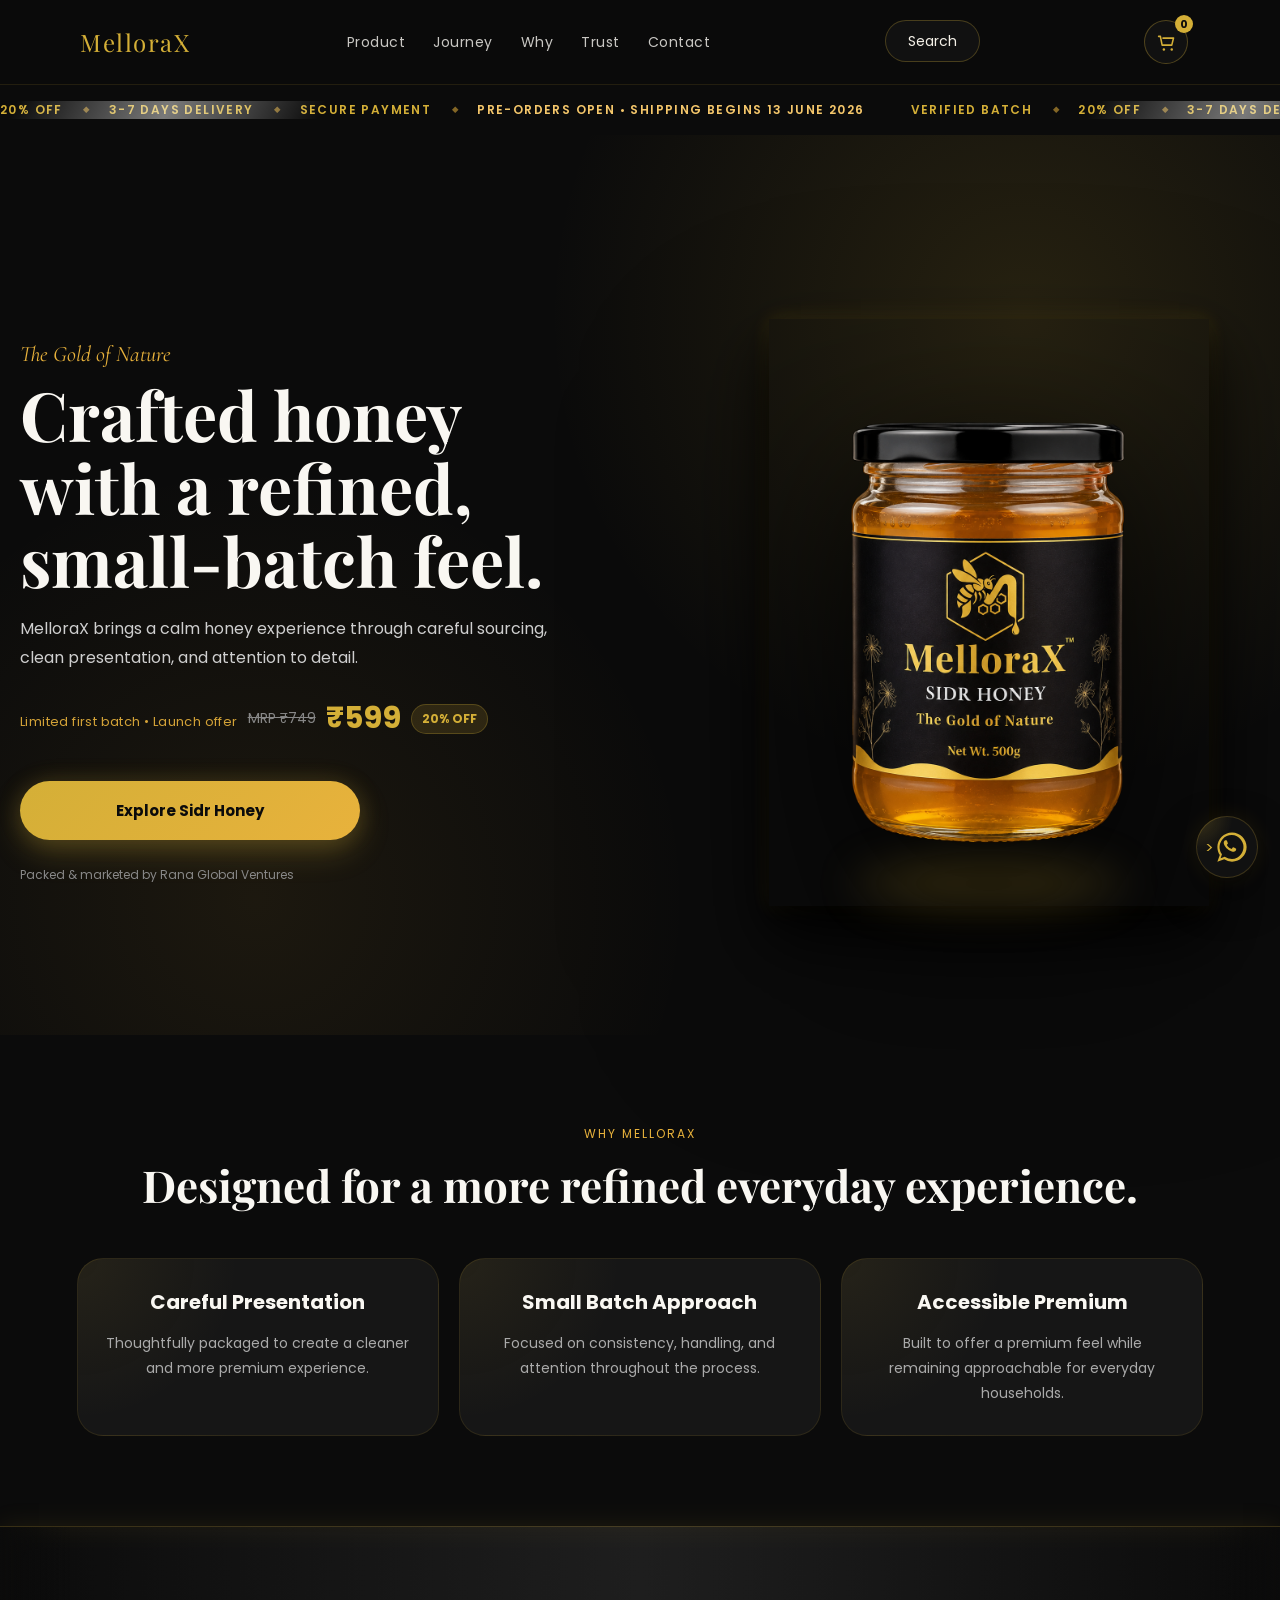
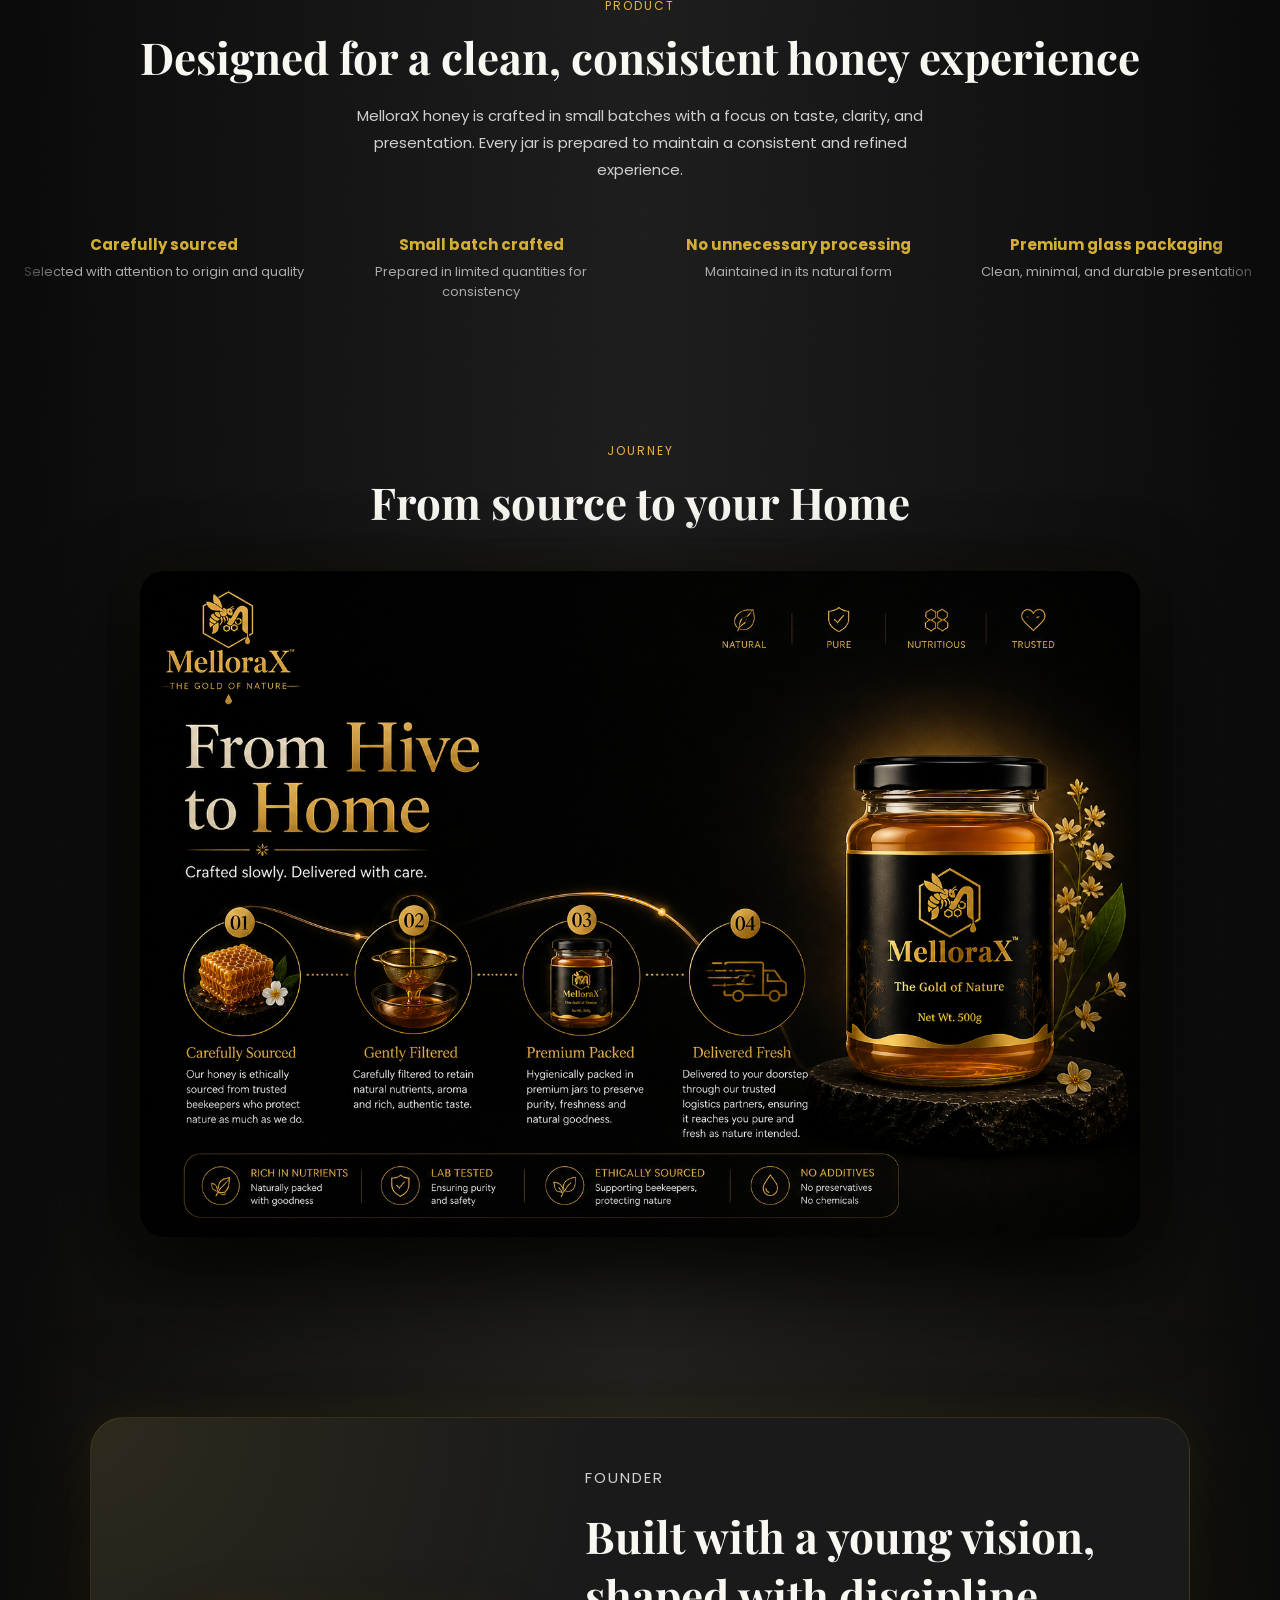
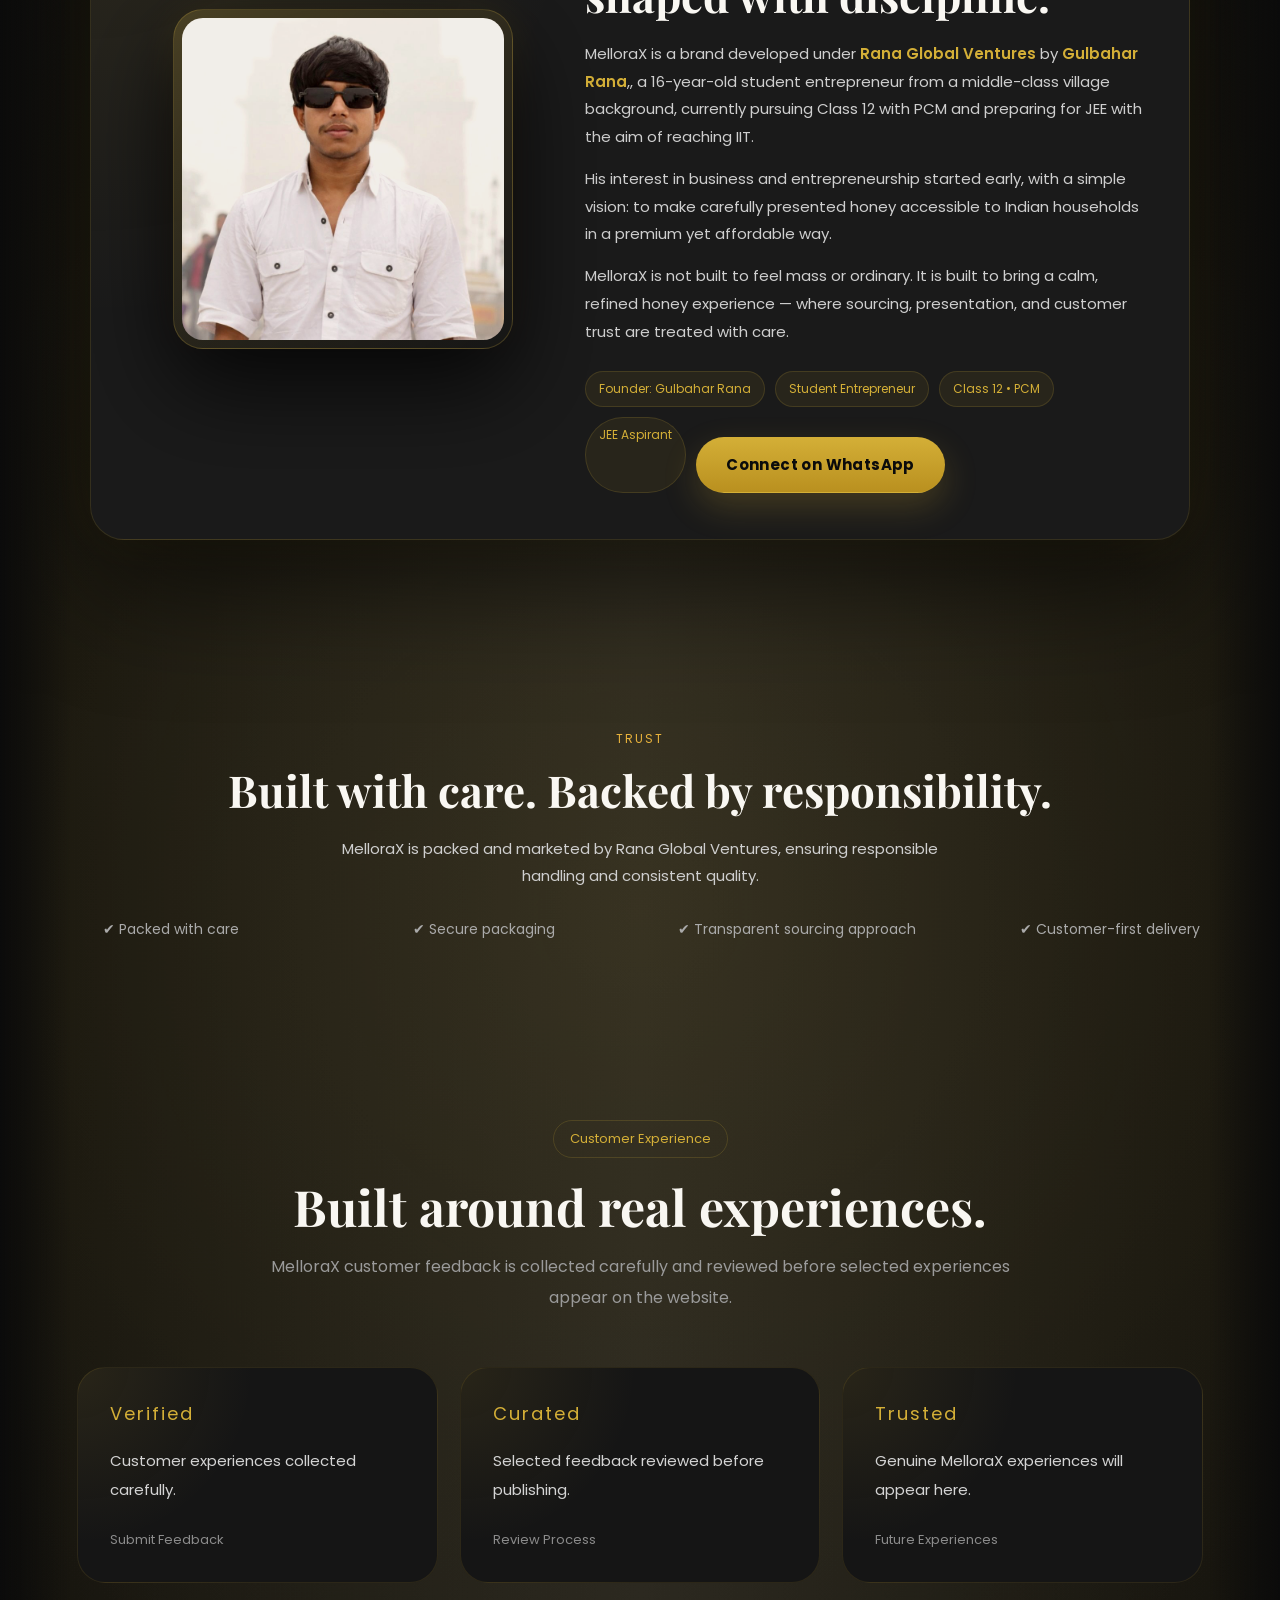
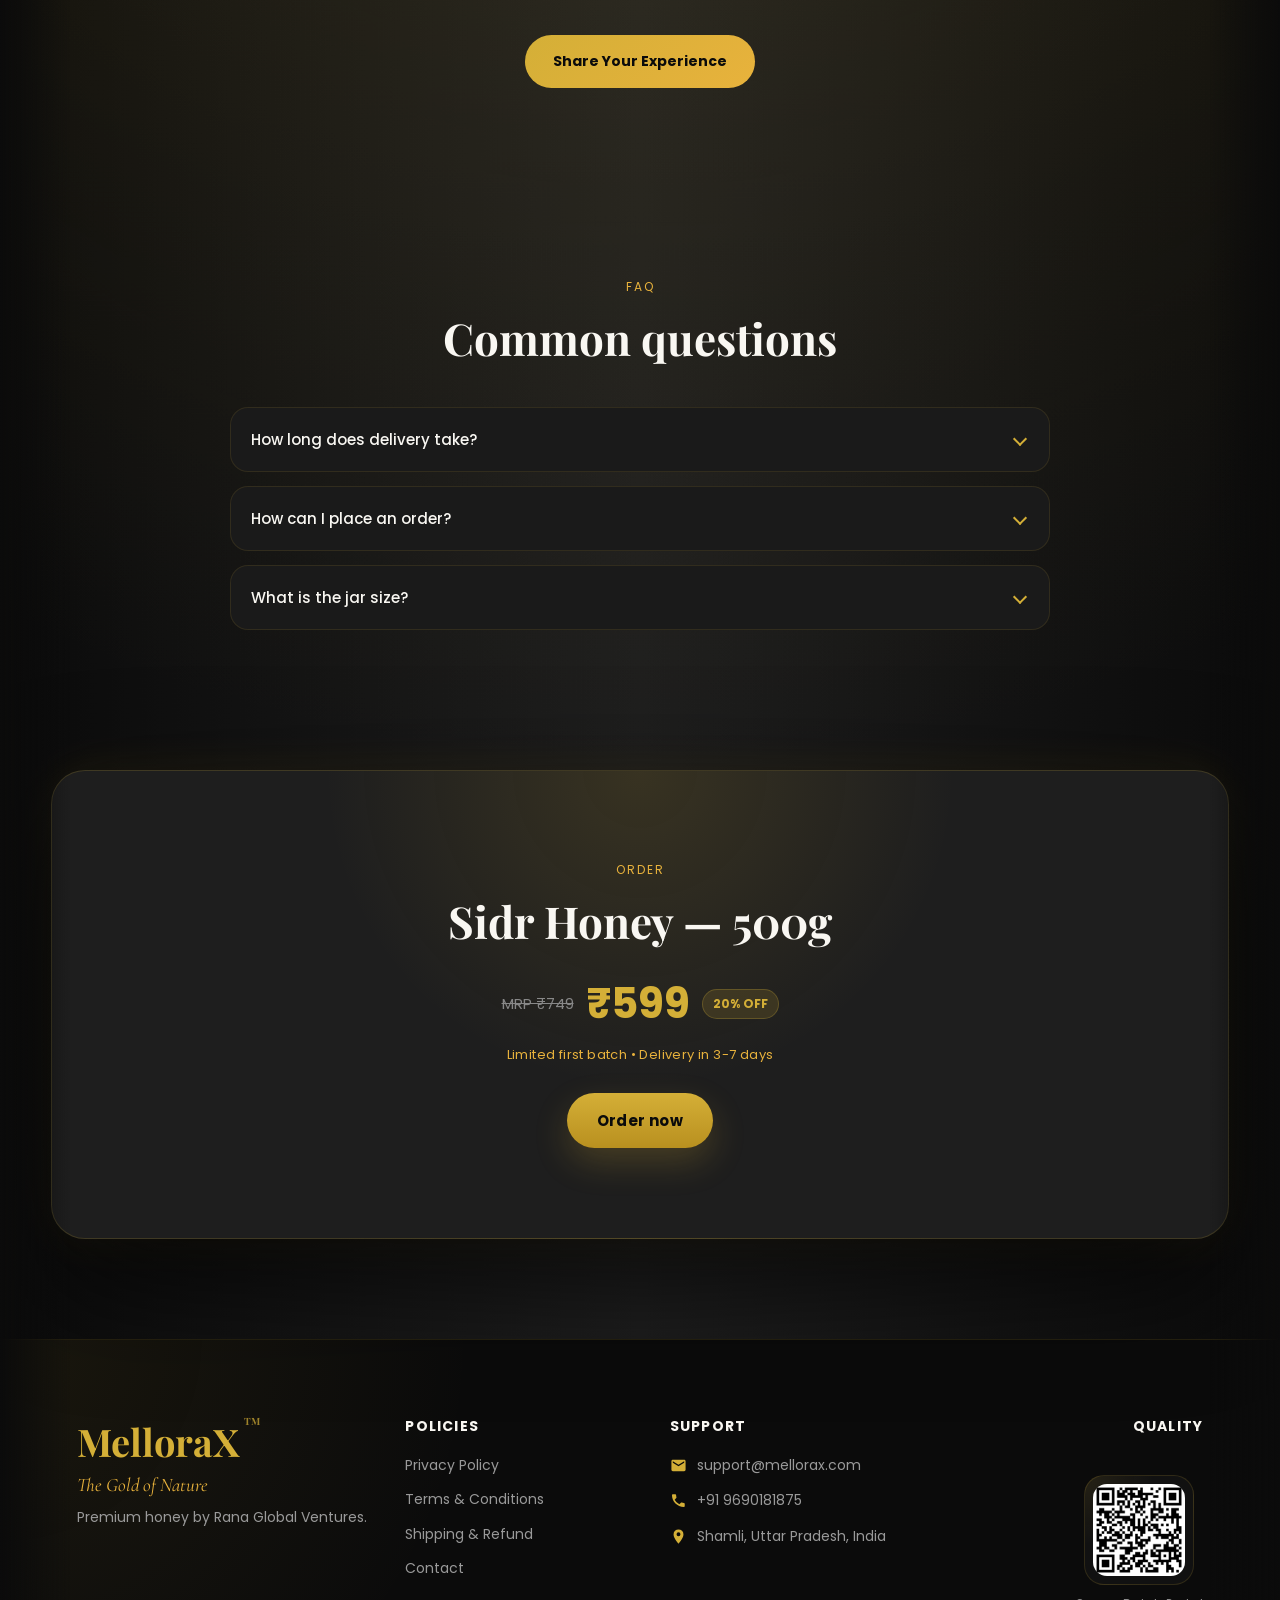
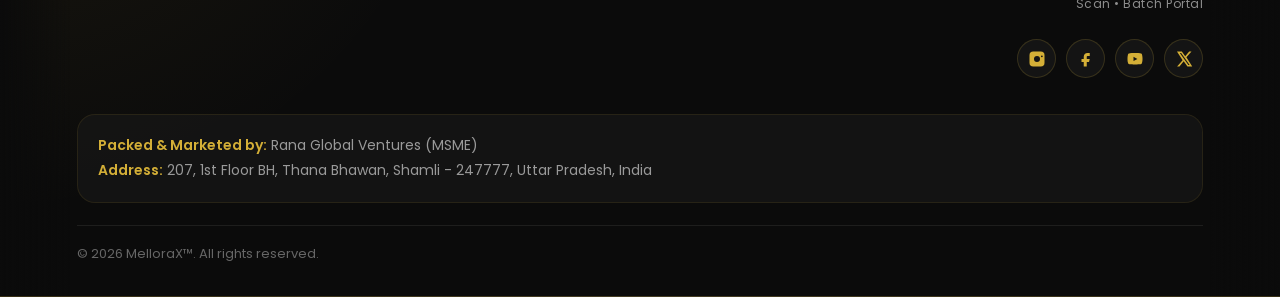
==== index.html @ d56ae9d0 "update" ====
<!DOCTYPE html>
<html lang="en">
<head>
<meta charset="UTF-8">
<meta name="viewport" content="width=device-width, initial-scale=1.0">

<title>MelloraX | The Gold of Nature</title>

<link rel="icon" type="image/png" href="assets/favicon.png">

<meta name="description" content="MelloraX is a premium honey brand by Rana Global Ventures, crafted around refined presentation, careful batch handling, and a calm everyday honey experience.">

<meta property="og:title" content="MelloraX • Premium Honey Experience">
<meta property="og:description" content="A refined honey experience by Rana Global Ventures. Built around careful presentation, batch reference, and premium everyday use.">
<meta property="og:image" content="https://www.mellorax.com/assets/social-preview.jpg">
<meta property="og:url" content="https://www.mellorax.com">
<meta property="og:type" content="website">

<meta name="twitter:card" content="summary_large_image">
<meta name="twitter:title" content="MelloraX • Premium Honey Experience">
<meta name="twitter:description" content="A refined honey experience by Rana Global Ventures.">
<meta name="twitter:image" content="https://www.mellorax.com/assets/social-preview.jpg">

<!-- FONTS -->
<link href="https://fonts.googleapis.com/css2?family=Cormorant+Garamond:ital,wght@1,500;1,600&family=Playfair+Display:wght@600;700&family=Poppins:wght@300;400;500;600;700&display=swap" rel="stylesheet">

<!-- CSS -->
<link rel="stylesheet" href="style.css">

<!-- Google Analytics -->

<script async src="https://www.googletagmanager.com/gtag/js?id=G-FY2K9BN9D5"></script>

<script>
window.dataLayer = window.dataLayer || [];

function gtag(){
dataLayer.push(arguments);
}

gtag('js', new Date());

gtag('config', 'G-FY2K9BN9D5');
</script>


<style>
.mx-search-open{
    position:relative;

    display:inline-flex;
    align-items:center;
    justify-content:center;

    height:42px;

    padding:0 22px;

    margin-left:18px;

    border-radius:999px;

    border:1px solid rgba(212,175,55,.28);

    background:rgba(255,255,255,.03);

    color:#F5F1E8;

    font-size:14px;
    font-family:inherit;

    cursor:pointer;

    flex-shrink:0;

    top:-1px;
}

/* mobile */

@media(max-width:768px){

    .mx-search-open{

        height:38px;

        padding:0 18px;

        margin-left:auto;
        margin-right:14px;

        font-size:13px;

        top:0;
    }
}

.mx-search-overlay{
    position:fixed;
    inset:0;
    background:rgba(0,0,0,.82);
    backdrop-filter:blur(18px);
    -webkit-backdrop-filter:blur(18px);
    z-index:999999;
    display:none;
    align-items:flex-start;
    justify-content:center;
    padding:90px 18px;
}

.mx-search-overlay.active{
    display:flex;
}

.mx-search-panel{
    width:min(780px,100%);
    background:linear-gradient(180deg,#151515,#090909);
    border:1px solid rgba(212,175,55,.22);
    border-radius:34px;
    padding:34px;
    box-shadow:0 40px 120px rgba(0,0,0,.7);
    position:relative;
}

.mx-search-close{
    position:absolute;
    top:18px;
    right:22px;
    border:0;
    background:transparent;
    color:#D4AF37;
    font-size:34px;
    cursor:pointer;
}

.mx-search-kicker{
    color:#D4AF37;
    font-size:12px;
    letter-spacing:2px;
    text-transform:uppercase;
}

#mxSearchInput{
    width:100%;
    box-sizing:border-box;
    margin-top:18px;
    padding:20px 22px;
    border-radius:999px;
    border:1px solid rgba(212,175,55,.25);
    background:#070707;
    color:#F9F7F2;
    font-size:16px;
    outline:none;
}

.mx-search-results{
    margin-top:26px;
    display:grid;
    gap:14px;
}

.mx-search-result{
    display:grid;
    grid-template-columns:74px 1fr;
    gap:16px;
    align-items:center;
    padding:16px;
    border-radius:22px;
    background:rgba(255,255,255,.035);
    border:1px solid rgba(212,175,55,.12);
    text-decoration:none;
    color:#F9F7F2;
    transition:.3s ease;
}

.mx-search-result:hover{
    transform:translateY(-3px);
    border-color:rgba(212,175,55,.38);
}

.mx-search-result img{
    width:74px;
    height:74px;
    object-fit:contain;
    border-radius:16px;
    background:#050505;
}

.mx-search-result small{
    color:#D4AF37;
    text-transform:uppercase;
    letter-spacing:1px;
    font-size:11px;
}

.mx-search-result h3{
    margin:4px 0;
    font-family:serif;
    font-size:22px;
}

.mx-search-result p{
    margin:0;
    color:#AFA79A;
    font-size:13px;
}

.mx-search-empty{
    color:#AFA79A;
    padding:18px;
}.mx-search-icon{
    width:74px;
    height:74px;
    border-radius:16px;
    background:rgba(212,175,55,.08);
    color:#D4AF37;
    display:flex;
    align-items:center;
    justify-content:center;
    font-size:26px;
}
</style>


</head>

<script>
document.addEventListener("DOMContentLoaded", function () {
    const btn = document.getElementById("mobileMenuBtn");
    const panel = document.getElementById("mobileMenuPanel");

    btn.addEventListener("click", function () {
        panel.classList.toggle("active");
    });
});
</script>
<script>
window.addEventListener("load", () => {
    const loader = document.getElementById("lux-loader");

    if(loader){
        setTimeout(() => {
            loader.classList.add("hide");
        }, 1800);
    }
});
</script>

<script>
const mxProducts = [
    {
        name: "Sidr Honey",
        category: "First Batch",
        url: "sidr-honey.html"
    }
];

const input = document.getElementById("mxSearchInput");
const results = document.getElementById("mxSearchResults");

input.addEventListener("input", function(){
    const value = this.value.toLowerCase().trim();

    if(!value){
        results.style.display = "none";
        results.innerHTML = "";
        return;
    }

    const matched = mxProducts.filter(product =>
        product.name.toLowerCase().includes(value) ||
        product.category.toLowerCase().includes(value)
    );

    results.innerHTML = matched.length
        ? matched.map(product => `
            <a href="${product.url}">
                ${product.name}
                <small>${product.category}</small>
            </a>
        `).join("")
        : `<a href="products.html">No exact match <small>View all products</small></a>`;

    results.style.display = "block";
});
</script>

<script>
function quickCheckout(){

    const product = {

        id:"MX-SIDR-500",

        name:"Sidr Honey",

        brand:"MelloraX",

        variant:"500g • Batch MX-SD-001",

        price:599,

        mrp:749,

        qty:1,

        image:"assets/product-1.jpg"
    };

    localStorage.setItem(
    "melloraxCheckout",

    JSON.stringify({

        source:"homepage",

        createdAt:Date.now(),

        items:[product]
    }));

    window.location.href =
    "checkout.html";
}
</script>

<body>

<!-- HEADER -->
<header class="site-header">
    <div class="header-container">

        <div class="logo">MelloraX</div>

        <nav class="desktop-menu">
            <a href="products.html">Product</a>
            <a href="#journey">Journey</a>
            <a href="#why">Why</a>
            <a href="#trust">Trust</a>
            <a href="contact.html">Contact</a>
        </nav>
                 <button class="mx-search-open" onclick="openMxSearch()" type="button">
    Search
</button>

<a href="cart.html" aria-label="Cart" style="
    position:relative;
    display:inline-flex;
    align-items:center;
    justify-content:center;
    width:44px;
    height:44px;
    border-radius:50%;
    border:1px solid rgba(212,175,55,.32);
    background:rgba(255,255,255,.03);
    color:#D4AF37;
    text-decoration:none;
    margin-left:8px;
    margin-right:12px;
    flex-shrink:0;
    vertical-align:middle;
">

    <svg viewBox="0 0 24 24" style="
        width:21px;
        height:21px;
        display:block;
    ">
        <path d="M3 5H5L7 15H18L20 7H8"
              fill="none"
              stroke="currentColor"
              stroke-width="1.8"
              stroke-linecap="round"
              stroke-linejoin="round"/>
        <circle cx="9" cy="20" r="1.4" fill="currentColor"/>
        <circle cx="18" cy="20" r="1.4" fill="currentColor"/>
    </svg>

    <span id="cartCount" style="
        position:absolute;
        top:-6px;
        right:-6px;
        min-width:18px;
        height:18px;
        padding:0 5px;
        border-radius:999px;
        background:#D4AF37;
        color:#0B0B0B;
        font-size:11px;
        font-weight:700;
        display:flex;
        align-items:center;
        justify-content:center;
        text-decoration:none;
        line-height:18px;
    ">0</span>

</a>

        <button class="mobile-menu-btn" id="mobileMenuBtn" type="button">
            ☰
        </button>

    </div>

    <div class="mobile-menu-panel" id="mobileMenuPanel">
        <a href="products.html">Product</a>
        <a href="#journey">Journey</a>
        <a href="#why">Why</a>
        <a href="#trust">Trust</a>
        <a href="contact.html">Contact</a>
    </div>
</header>

    <div class="strip-track">
        <span>20% OFF</span>
        <span>3-7 Days Delivery</span>
        <span>Secure Payment</span>
      <span class="preorder-alert">
Pre-Orders Open • Shipping Begins 13 june 2026
</span>
        <span>Verified Batch</span>

        <!-- repeat for smooth loop -->
        <span>20% OFF</span>
        <span>3-7 Days Delivery</span>
        <span>Secure Payment</span>
        <span class="preorder-alert">
Pre-Orders Open • Shipping Begins 13 june 2026
</span>
        <span>Verified Batch</span>

    </div>
</div>

<section class="hero" id="product">

    <!-- LEFT -->
    <div class="hero-content">

        <p class="hero-kicker">The Gold of Nature</p>

        <h1>Crafted honey with a refined, small-batch feel.</h1>

        <p class="hero-desc">
            MelloraX brings a calm honey experience through careful sourcing, clean presentation, and attention to detail.        </p>

        <div class="hero-action">

            <div class="hero-price">
<p class="urgency-text">
    Limited first batch • Launch offer
</p>
    <span class="mrp">MRP ₹749</span>
    <span class="sale-price">₹599</span>
    <span class="discount-badge">20% OFF</span>
</div>

            <a href="sidr-honey.html" class="hero-btn">
    Explore Sidr Honey
</a>
<p class="hero-trust">
    Packed & marketed by Rana Global Ventures
</p>
        </div>

    </div>

    <!-- RIGHT -->
    <div class="hero-visual">
        <img src="assets/jar.png" class="jar-img" alt="MelloraX Honey">
        <div class="jar-shadow"></div>
    </div>

</section>

<section class="why-section" id="why">

    <p class="section-label">Why MelloraX</p>

    <h2 class="section-title">
        Designed for a more refined everyday experience.
    </h2>

    <div class="why-grid">

        <div class="why-card">
            <h3>Careful Presentation</h3>
            <p>
                Thoughtfully packaged to create a cleaner and more premium experience.
            </p>
        </div>

        <div class="why-card">
            <h3>Small Batch Approach</h3>
            <p>
                Focused on consistency, handling, and attention throughout the process.
            </p>
        </div>

        <div class="why-card">
            <h3>Accessible Premium</h3>
            <p>
                Built to offer a premium feel while remaining approachable for everyday households.
            </p>
        </div>

    </div>

</section>

<div class="info-strip">
<section class="product-section" id="product">

    <p class="section-label">Product</p>

    <h2 class="section-title">
        Designed for a clean, consistent honey experience
    </h2>

    <p class="product-desc">
        MelloraX honey is crafted in small batches with a focus on taste, clarity, and presentation. 
        Every jar is prepared to maintain a consistent and refined experience.
    </p>

    <div class="product-grid">

        <div>
            <h4>Carefully sourced</h4>
            <p>Selected with attention to origin and quality</p>
        </div>

        <div>
            <h4>Small batch crafted</h4>
            <p>Prepared in limited quantities for consistency</p>
        </div>

        <div>
            <h4>No unnecessary processing</h4>
            <p>Maintained in its natural form</p>
        </div>

        <div>
            <h4>Premium glass packaging</h4>
            <p>Clean, minimal, and durable presentation</p>
        </div>

    </div>

</section>

<section class="journey-section" id="journey">

    <p class="section-label">Journey</p>

    <h2 class="section-title">
        From source to your Home
    </h2>

    <div class="journey-image">
        <img src="assets/journey.png" alt="MelloraX Honey Journey">
    </div>

</section>

<section class="founder-section" id="founder">

    <div class="founder-card">

        <div class="founder-image">
            <img src="assets/founder.jpg" alt="Gulbahar Rana - Founder of MelloraX">
        </div>

        <div class="founder-content">

            <p class="section-label">Founder</p>

            <h2 class="section-title">
                Built with a young vision, shaped with discipline.
            </h2>

            <p class="founder-intro">
                MelloraX is a brand developed under <strong>Rana Global Ventures</strong> by <strong>Gulbahar Rana</strong>,, a 16-year-old student entrepreneur from a middle-class village background, currently pursuing Class 12 with PCM and preparing for JEE with the aim of reaching IIT.
            </p>

            <p>
                His interest in business and entrepreneurship started early, with a simple vision: to make carefully presented honey accessible to Indian households in a premium yet affordable way.
            </p>

            <p>
                MelloraX is not built to feel mass or ordinary. It is built to bring a calm, refined honey experience — where sourcing, presentation, and customer trust are treated with care.
            </p>

            <div class="founder-meta">
                <span>Founder: Gulbahar Rana</span>
                <span>Student Entrepreneur</span>
                <span>Class 12 • PCM</span>
                <span>JEE Aspirant</span>
   <div class="founder-connect">

    <a href="https://wa.me/917248101054"
       target="_blank"

       style="
       display:inline-flex;
       align-items:center;
       justify-content:center;

       padding:16px 30px;

       border-radius:999px;

       background:
       linear-gradient(
       180deg,
       #D4AF37,
       #B9901F
       );

       color:#0B0B0B;

       text-decoration:none;

       font-size:15px;
       font-weight:700;
       letter-spacing:.4px;

       box-shadow:
       0 14px 34px rgba(212,175,55,.22);

       transition:
       transform .35s ease,
       box-shadow .35s ease,
       opacity .35s ease;
       "

       onmouseover="
       this.style.transform='translateY(-4px)';
       this.style.boxShadow='0 22px 46px rgba(212,175,55,.30)';
       "

       onmouseout="
       this.style.transform='translateY(0px)';
       this.style.boxShadow='0 14px 34px rgba(212,175,55,.22)';
       "

       onmousedown="
       this.style.transform='scale(.98)';
       "

       onmouseup="
       this.style.transform='translateY(-4px)';
       "

    >

       Connect on WhatsApp

    </a>

</div>
        </div>

    </div>

</section>

<section class="trust-section" id="trust">

    <p class="section-label">Trust</p>

    <h2 class="section-title">
        Built with care. Backed by responsibility.
    </h2>

    <p class="trust-desc">
        MelloraX is packed and marketed by Rana Global Ventures, ensuring responsible handling and consistent quality.
    </p>

    <div class="trust-points">

        <div>✔ Packed with care</div>
        <div>✔ Secure packaging</div>
        <div>✔ Transparent sourcing approach</div>
        <div>✔ Customer-first delivery</div>

    </div>

</section>

<!-- =========================
     PREMIUM REVIEW SYSTEM
========================= -->

<section class="real-review-section" id="reviews">

    <div class="review-top">

        <span class="review-badge">
            Customer Experience
        </span>

        <h2>
            Built around real experiences.
        </h2>

        <p>
            MelloraX customer feedback is collected carefully and reviewed before selected experiences appear on the website.
        </p>

    </div>

    <div class="review-grid">

        <div class="premium-review-card">

           <div class="review-stars">
             Verified
           </div>

           <p>
    Customer experiences collected carefully.
</p>

            <div class="review-user">
                Submit Feedback
            </div>

        </div>

        <div class="premium-review-card">

           <div class="review-stars">
               Curated
           </div>

            <p>
    Selected feedback reviewed before publishing.
</p>

            <div class="review-user">
                Review Process
            </div>

        </div>

        <div class="premium-review-card">

           <div class="review-stars">
               Trusted
           </div>

           <p>
    Genuine MelloraX experiences will appear here.
</p>

            <div class="review-user">
                Future Experiences
            </div>

        </div>

    </div>

    <div class="review-action-wrap">

        <a
            href="https://forms.gle/Q4kJNPtVr7jBAT8c7"
            target="_blank"
            class="premium-review-btn"
        >
            Share Your Experience
        </a>

    </div>

</section>

<section class="faq-section">

    <p class="section-label">FAQ</p>

    <h2 class="section-title">
        Common questions
    </h2>

    <div class="faq-list">

        <details class="faq-item">
            <summary>How long does delivery take?</summary>
            <p>
                Orders are usually delivered within 3-7 working days depending on location.
            </p>
        </details>

        <details class="faq-item">
            <summary>How can I place an order?</summary>
            <p>
                You can place your order directly through WhatsApp.
            </p>
        </details>

        <details class="faq-item">
            <summary>What is the jar size?</summary>
            <p>
                Each jar contains 500g of MelloraX honey.
            </p>
        </details>

    </div>

</section>

<section class="order-section" id="order">

    <p class="section-label">Order</p>

    <h2 class="section-title">
        Sidr Honey — 500g
    </h2>

    <div class="order-price">
        <span class="order-mrp">MRP ₹749</span>
        <span class="order-sale">₹599</span>
        <span class="discount-badge">20% OFF</span>
    </div>

    <p class="order-note">
        Limited first batch • Delivery in 3-7 days
    </p>

<button onclick="quickCheckout()" style="
    all: unset;
    display: inline-flex;
    align-items: center;
    justify-content: center;
    padding: 16px 30px;
    border-radius: 999px;
    background: linear-gradient(180deg, #D4AF37, #B9901F);
    color: #0B0B0B;
    font-size: 15px;
    font-weight: 700;
    letter-spacing: .4px;
    cursor: pointer;
    box-shadow: 0 14px 34px rgba(212,175,55,.22);
    transition: transform .35s ease, box-shadow .35s ease;
"
onmouseover="
    this.style.transform='translateY(-4px)';
    this.style.boxShadow='0 22px 46px rgba(212,175,55,.30)';
"
onmouseout="
    this.style.transform='translateY(0px)';
    this.style.boxShadow='0 14px 34px rgba(212,175,55,.22)';
"
onmousedown="
    this.style.transform='scale(.98)';
"
onmouseup="
    this.style.transform='translateY(-4px)';
">
    Order now
</button>

</section>

<footer class="footer" id="footer">

    <div class="footer-layout">

        <div class="footer-brand">
            <h3>MelloraX <sup>TM</sup></h3>
            <p>The Gold of Nature</p>
            <span>Premium honey by Rana Global Ventures.</span>
        </div>

        <div class="footer-policy">
            <h4>Policies</h4>
            <a href="privacy.html">Privacy Policy</a>
            <a href="terms.html">Terms & Conditions</a>
            <a href="shipping.html">Shipping & Refund</a>
            <a href="contact.html">Contact</a>
        </div>

        <div class="footer-support">
            <h4>Support</h4>

            <p>
                <svg viewBox="0 0 24 24"><path d="M4 4h16c1.1 0 2 .9 2 2v12c0 1.1-.9 2-2 2H4c-1.1 0-2-.9-2-2V6c0-1.1.9-2 2-2zm8 9 8-5V6l-8 5-8-5v2l8 5z"/></svg>
                support@mellorax.com
            </p>
<p>
    <svg viewBox="0 0 24 24">
        <path d="M6.6 10.8a15.5 15.5 0 0 0 6.6 6.6l2.2-2.2c.3-.3.8-.4 1.2-.3 1 .3 2 .5 3 .5.7 0 1.2.5 1.2 1.2V20c0 .7-.5 1.2-1.2 1.2C10.3 21.2 2.8 13.7 2.8 4.4 2.8 3.7 3.3 3.2 4 3.2h3.4c.7 0 1.2.5 1.2 1.2 0 1 .2 2 .5 3 .1.4 0 .9-.3 1.2l-2.2 2.2z"/>
    </svg>

    +91 9690181875
</p>
            <p>
                <svg viewBox="0 0 24 24"><path d="M12 2a7 7 0 0 0-7 7c0 5.2 7 13 7 13s7-7.8 7-13a7 7 0 0 0-7-7zm0 9.5A2.5 2.5 0 1 1 12 6a2.5 2.5 0 0 1 0 5.5z"/></svg>
                Shamli, Uttar Pradesh, India
            </p>
        </div>

        <div class="footer-connect">
            <h4>Quality</h4>

          <div class="brand-portal-qr">

    <div class="brand-qr-frame">

        <img
            src="assets/lab-qr.png"
            alt="MelloraX Batch Portal QR"
        >

    </div>

    <p>
        Scan • Batch Portal
    </p>

</div>
            <div class="footer-social">
                <a href="https://www.instagram.com/mellora.x" target="_blank" aria-label="Instagram">
                    <svg viewBox="0 0 24 24"><path d="M7 2h10a5 5 0 0 1 5 5v10a5 5 0 0 1-5 5H7a5 5 0 0 1-5-5V7a5 5 0 0 1 5-5zm5 6a4 4 0 1 0 0 8 4 4 0 0 0 0-8zm6.5-.8a1.2 1.2 0 1 0 0 2.4 1.2 1.2 0 0 0 0-2.4z"/></svg>
                </a>

                <a href="https://www.facebook.com/mellorax" target="_blank"  aria-label="Facebook">
                    <svg viewBox="0 0 24 24"><path d="M14 8h3V4h-3c-3 0-5 2-5 5v3H6v4h3v6h4v-6h3l1-4h-4V9c0-.6.4-1 1-1z"/></svg>
                </a>

                <a href="#" aria-label="YouTube">
                    <svg viewBox="0 0 24 24"><path d="M21.6 7.2s-.2-1.5-.8-2.1c-.8-.8-1.7-.8-2.1-.9C15.8 4 12 4 12 4s-3.8 0-6.7.2c-.4.1-1.3.1-2.1.9-.6.6-.8 2.1-.8 2.1S2 9 2 10.8v1.7c0 1.8.4 3.6.4 3.6s.2 1.5.8 2.1c.8.8 1.9.8 2.4.9 1.7.2 6.4.2 6.4.2s3.8 0 6.7-.2c.4-.1 1.3-.1 2.1-.9.6-.6.8-2.1.8-2.1s.4-1.8.4-3.6v-1.7c0-1.8-.4-3.6-.4-3.6zM10 14.8V8.9l5.2 3-5.2 2.9z"/></svg>
                </a>

                <a href="#" aria-label="X">
                    <svg viewBox="0 0 24 24"><path d="M18.9 2h3.1l-6.8 7.8L23 22h-6.4l-5-7-5.7 7H2.8l7.3-8.4L2.6 2h6.5l4.5 6.3L18.9 2zm-1.1 17.9h1.7L8.2 4H6.4l11.4 15.9z"/></svg>
                </a>
            </div>
        </div>

    </div>

    <div class="footer-business">
        <p><strong>Packed & Marketed by:</strong> Rana Global Ventures (MSME)</p>
        <p><strong>Address:</strong> 207, 1st Floor BH, Thana Bhawan, Shamli - 247777, Uttar Pradesh, India</p>
    </div>

    <div class="footer-bottom">
        <p>© 2026 MelloraX™. All rights reserved.</p>
    </div>

</footer>

<a href="#order" class="mx-sticky-cta" id="mxStickyCta">
    <span>Order Now</span>
    <strong>₹599</strong>
</a>

<script>
window.addEventListener("scroll", function () {

    const cta = document.getElementById("mxStickyCta");

    if (window.scrollY > 500) {
        cta.classList.add("show-cta");
    } else {
        cta.classList.remove("show-cta");
    }

});
</script>

<script>

window.addEventListener("load", () => {

    setTimeout(() => {

        document
            .getElementById("lux-loader")
            .classList
            .add("hide");

    }, 1800);

});

</script>

<!-- FLOATING WHATSAPP SUPPORT -->
<a
href="https://wa.me/919690181875?text=Hello%20MelloraX%20Support,%20I%20need%20assistance%20regarding%20your%20products,%20availability,%20or%20order%20process."
class="wa-float"
target="_blank"
aria-label="MelloraX Support">
>
    <span class="wa-tooltip">Need Help?</span>
    <i class="fab fa-whatsapp"></i>
    <svg viewBox="0 0 32 32" fill="currentColor">
        <path d="M19.11 17.2c-.27-.14-1.6-.79-1.85-.88-.25-.09-.43-.14-.61.14-.18.27-.7.88-.86 1.06-.16.18-.32.2-.59.07-.27-.14-1.14-.42-2.17-1.35-.8-.71-1.34-1.59-1.5-1.86-.16-.27-.02-.41.12-.55.13-.13.27-.34.41-.5.14-.16.18-.27.27-.45.09-.18.05-.34-.02-.48-.07-.14-.61-1.47-.84-2.02-.22-.53-.44-.46-.61-.47l-.52-.01c-.18 0-.48.07-.73.34-.25.27-.95.93-.95 2.27 0 1.34.98 2.64 1.12 2.82.14.18 1.92 2.93 4.65 4.1.65.28 1.16.45 1.56.58.65.21 1.25.18 1.72.11.53-.08 1.6-.65 1.82-1.27.23-.61.23-1.14.16-1.25-.07-.11-.25-.18-.52-.32z"/>
        <path d="M16.01 3C8.83 3 3 8.82 3 16c0 2.54.74 5.01 2.14 7.12L3 29l6.06-2.11A12.94 12.94 0 0 0 16.01 29C23.18 29 29 23.18 29 16S23.18 3 16.01 3zm0 23.64c-2.15 0-4.25-.58-6.08-1.69l-.44-.26-3.6 1.25 1.18-3.5-.29-.45A10.62 10.62 0 1 1 16.01 26.64z"/>
    </svg>
</a>

<script>
document.addEventListener("DOMContentLoaded", function () {
    const btn = document.getElementById("mobileMenuBtn");
    const menu = document.getElementById("mobileMenu");

    if (btn && menu) {
        btn.addEventListener("click", function () {
            menu.classList.toggle("active");
        });
    }
});
</script>

<script>

const mobileBtn =
document.getElementById("mobileMenuBtn");

const mobileMenu =
document.getElementById("mobileMenu");

mobileBtn.addEventListener("click", () => {

    mobileMenu.classList.toggle("active");

});

</script>
<script src="search.js"></script>


<div class="mx-search-overlay" id="mxSearchOverlay">
    <div class="mx-search-panel">

        <button class="mx-search-close" onclick="closeMxSearch()" type="button">×</button>

        <span class="mx-search-kicker">MelloraX Search</span>

        <input 
            type="text" 
            id="mxSearchInput" 
            placeholder="Search products, collections, support..."
            autocomplete="off"
        >

        <div class="mx-search-results" id="mxSearchResults">
            <div class="mx-search-empty">
                Start typing to search Sidr Honey, collections, lab report, support.
            </div>
        </div>

    </div>
</div>


</body>

<!-- PREMIUM LOADER -->

<div id="lux-loader">

    <div class="lux-loader-inner">

      <div class="lux-logo">
    MelloraX <sup>TM</sup>
</div>
        <div class="lux-line"></div>

      <div class="lux-dots">
    <span></span>
    <span></span>
    <span></span>
</div>

<p>
    Purity takes time.
</p>

    </div>

</div>

</html>
---- style.css ----
/* RESET */
* {
    margin: 0;
    padding: 0;
    box-sizing: border-box;
}

/* BODY */
body {
    background: #0B0B0B;
    color: #F9F7F2;
    font-family: 'Poppins', sans-serif;
}

/* HEADER */
.site-header {
    position: fixed;
    top: 0;
    width: 100%;
    background: rgba(11, 11, 11, 0.85);
    backdrop-filter: blur(12px);
    border-bottom: 1px solid rgba(212,175,55,0.12);
    z-index: 1000;
}

.header-container {
    max-width: 1200px;
    margin: 0 auto;
    padding: 18px 20px;

    display: flex;
    justify-content: center; /* MOBILE center */
    align-items: center;
}

/* LOGO */
.logo {
    font-family: 'Playfair Display', serif;
    font-size: 22px;
    letter-spacing: 1.5px;
    color: #D4AF37;
}

/* DESKTOP HEADER */
@media (min-width: 850px) {
    .header-container {
        justify-content: space-between;
        padding: 20px 40px;
    }

    .logo {
        font-size: 24px;
    }
}/* HEADER MENU */

.desktop-menu {
    display: none;
    gap: 28px;
}

.desktop-menu a {
    color: #F9F7F2;
    text-decoration: none;
    font-size: 14px;
    letter-spacing: 0.5px;
    opacity: 0.8;
    transition: 0.3s;
}

.desktop-menu a:hover {
    color: #D4AF37;
    opacity: 1;
}

/* RIGHT SIDE */
.header-actions {
    display: none;
    align-items: center;
    gap: 16px;
}

.search-btn {
    background: none;
    border: none;
    color: #F9F7F2;
    font-size: 16px;
    cursor: pointer;
}

.header-order {
    background: #D4AF37;
    color: #0B0B0B;
    padding: 8px 18px;
    border-radius: 999px;
    text-decoration: none;
    font-size: 13px;
    font-weight: 600;
}

/* DESKTOP VIEW */
@media (min-width: 850px) {
    .desktop-menu {
        display: flex;
    }

    .header-actions {
        display: flex;
    }

    .header-container {
        justify-content: space-between;
    }
}/* MOBILE MENU SYSTEM */
.menu-btn {
    display: block;
    background: none;
    border: none;
    color: #D4AF37;
    font-size: 22px;
    cursor: pointer;
}

.mobile-menu {
    display: none;
    background: rgba(11, 11, 11, 0.96);
    border-top: 1px solid rgba(212,175,55,0.12);
    padding: 18px 22px 22px;
}

.mobile-menu a {
    display: block;
    color: #F9F7F2;
    text-decoration: none;
    padding: 14px 0;
    font-size: 14px;
    border-bottom: 1px solid rgba(249,247,242,0.08);
}

.mobile-menu a:hover {
    color: #D4AF37;
}

.mobile-menu.active {
    display: block;
}

@media (max-width: 849px) {
    .header-container {
        justify-content: space-between;
    }

    .header-actions {
        display: flex;
        align-items: center;
        gap: 14px;
    }

    .search-btn {
        display: none;
    }

    .header-order {
        display: inline-block;
        padding: 7px 15px;
        font-size: 12px;
    }
}

@media (min-width: 850px) {
    .menu-btn,
    .mobile-menu {
        display: none !important;
    }
}/* GLOBAL TRANSITIONS */
a, button {
    transition: all 0.25s ease;
}

/* MENU LINKS */
.desktop-menu a,
.mobile-menu a {
    position: relative;
}

.desktop-menu a:hover,
.mobile-menu a:hover {
    color: #D4AF37;
}

/* UNDERLINE EFFECT */
.desktop-menu a::after,
.mobile-menu a::after {
    content: "";
    position: absolute;
    left: 0;
    bottom: -4px;
    width: 0%;
    height: 1px;
    background: #D4AF37;
    transition: width 0.3s ease;
}

.desktop-menu a:hover::after,
.mobile-menu a:hover::after {
    width: 100%;
}

/* BUTTON HOVER */
.header-order,
.btn {
    transition: all 0.3s ease;
}

.header-order:hover,
.btn:hover {
    background: #E8B23C;
    transform: translateY(-2px);
    box-shadow: 0 8px 25px rgba(212,175,55,0.25);
}

/* SEARCH BUTTON */
.search-btn:hover,
.menu-btn:hover {
    color: #E8B23C;
    transform: scale(1.1);
}/* HERO SECTION */
.hero {
    min-height: 100vh;
    padding: 115px 20px 60px;
    display: grid;
    gap: 34px;
    align-items: center;
    background:
        radial-gradient(circle at 80% 20%, rgba(212,175,55,0.14), transparent 38%),
        radial-gradient(circle at 20% 85%, rgba(232,178,60,0.08), transparent 34%),
        #0B0B0B;
}

.hero-content {
    max-width: 560px;
}

.hero-kicker {
    font-family: 'Cormorant Garamond', serif;
    font-style: italic;
    color: #E8B23C;
    font-size: 22px;
    margin-bottom: 10px;
}

.hero h1 {
    font-family: 'Playfair Display', serif;
    color: #F9F7F2;
    font-size: 44px;
    line-height: 1.08;
    margin-bottom: 18px;
}

.hero-desc {
    color: #cfcfcf;
    font-size: 15px;
    line-height: 1.8;
    margin-bottom: 22px;
}

.hero-price {
    display: flex;
    align-items: center;
    flex-wrap: wrap;
    gap: 10px;
    margin-bottom: 24px;
}

.mrp {
    color: #888;
    text-decoration: line-through;
    font-size: 14px;
}

.sale-price {
    color: #D4AF37;
    font-size: 30px;
    font-weight: 700;
}

.launch-badge {
    color: #0B0B0B;
    background: #E8B23C;
    padding: 6px 12px;
    border-radius: 999px;
    font-size: 12px;
    font-weight: 700;
}

.hero-btn {
    display: inline-block;
    width: 100%;
    max-width: 330px;
    padding: 16px 22px;
    background: linear-gradient(135deg, #D4AF37, #E8B23C);
    color: #0B0B0B;
    text-align: center;
    text-decoration: none;
    font-weight: 700;
    border-radius: 999px;
    box-shadow: 0 14px 38px rgba(212,175,55,0.20);
}

.hero-visual {
    display: flex;
    justify-content: center;
    align-items: center;
}

.hero-visual img {
    width: 100%;
    max-width: 420px; /* size bada */
    display: block;

    filter: drop-shadow(0 40px 80px rgba(0,0,0,0.85));
}

/* Mobile alignment */
@media (max-width: 849px) {
    .hero {
        text-align: center;
    }

    .hero-content {
        margin: 0 auto;
    }

    .hero-price {
        justify-content: center;
    }

    .hero-btn {
        margin: 0 auto;
    }
}

/* Desktop layout */
@media (min-width: 850px) {
    .hero {
        grid-template-columns: 1.1fr 0.9fr;
        align-items: center; /* IMPORTANT FIX */
    }
}

    .hero h1 {
        font-size: 68px;
    }

    .hero-desc {
        font-size: 16px;
    }

    .hero-visual img {
        max-width: 440px;
    }
}@media (min-width: 850px) {
    .hero-visual img {
        max-width: 520px; /* desktop bigger */
    }
}.hero-visual {
    .hero-visual img {
    position: relative;
    z-index: 2; /* image shadow ke upar rahe */
}
}

/* Ground shadow */
.hero-visual::after {
    content: "";
    position: absolute;
    bottom: 10px;
    width: 180px;
    height: 25px;
    background: radial-gradient(ellipse, rgba(0,0,0,0.6), transparent 70%);
    filter: blur(6px);
}.hero-visual {
    position: relative;
    display: flex;
    justify-content: center;
    align-items: center;
}

/* REALISTIC BASE SHADOW */
.hero-visual::after {
    content: "";
    position: absolute;

    bottom: -5px; /* image ke bilkul neeche */
    left: 50%;
    transform: translateX(-50%);

    width: 60%; /* jar width ke hisab se */
    height: 35px;

    background: radial-gradient(
        ellipse at center,
        rgba(0,0,0,0.65) 0%,
        rgba(0,0,0,0.3) 40%,
        transparent 80%
    );

    filter: blur(10px);
    z-index: -1;
}.hero-visual {
    position: relative;
    display: flex;
    justify-content: center;
    align-items: center;
}

/* JAR IMAGE */
.jar-img {
    box-shadow:
        0 30px 60px rgba(0,0,0,0.9),   /* low  shadow */
        0 10px 20px rgba(0,0,0,0.6),    /* mid shadow */
        0 0 20px rgba(212,175,55,0.2);  /* gold glow */
}

/* SHADOW (REAL CONTROL) */
.jar-shadow {
    position: absolute;
    bottom: -10px;
    left: 50%;
    transform: translateX(-50%);

    width: 280px;
    height: 65px;

    background:
        radial-gradient(ellipse at center, rgba(0,0,0,0.7) 0%, transparent 70%),
        radial-gradient(ellipse at center, rgba(212,175,55,0.35) 20%, transparent 80%);

    filter: blur(18px);
    z-index: 1;
}/* HERO ACTION GROUP */
.hero-action {
    display: flex;
    flex-direction: column;
    gap: 14px;
}

/* CTA STRONGER */
.hero-btn {
    display: inline-block;
    width: 100%;
    max-width: 340px;

    padding: 18px 24px;

    background: linear-gradient(135deg, #D4AF37, #E8B23C);
    color: #0B0B0B;

    font-weight: 700;
    font-size: 15px;

    border-radius: 999px;
    text-align: center;

    box-shadow:
        0 12px 30px rgba(212,175,55,0.25),
        0 0 25px rgba(212,175,55,0.15);
}

/* MOBILE CENTER */
@media (max-width: 849px) {
    .hero-action {
        align-items: center;
    }
}/* MOBILE HERO PRODUCT-FIRST LAYOUT */
@media (max-width: 849px) {
    .hero {
        display: flex;
        flex-direction: column;
        text-align: center;
        padding: 92px 20px 56px;
        gap: 22px;
    }

    .hero-visual {
        order: 1;
        width: 100%;
    }

    .hero-content {
        order: 2;
        max-width: 360px;
        margin: 0 auto;
    }

    .hero-kicker {
        font-size: 18px;
        margin-bottom: 8px;
    }

    .hero h1 {
        font-size: 34px;
        line-height: 1.12;
        margin-bottom: 14px;
    }

    .hero-desc {
        font-size: 14px;
        line-height: 1.7;
        margin-bottom: 18px;
    }

    .hero-action {
        align-items: center;
    }

    .hero-price {
        justify-content: center;
    }

    .hero-btn {
        max-width: 320px;
    }

    .jar-img {
        max-width: 340px;
        margin: 0 auto;
    }

    .jar-shadow {
        bottom: -6px;
        width: 230px;
        height: 48px;
    }
}/* HERO BUTTON HOVER */
.hero-btn {
    transition: all 0.3s ease;
}

.hero-btn:hover {
    background: linear-gradient(135deg, #E8B23C, #D4AF37);
    transform: translateY(-2px) scale(1.02);

    box-shadow:
        0 18px 40px rgba(212,175,55,0.35),
        0 0 30px rgba(212,175,55,0.25);
}.hero-btn:active {
    transform: scale(0.97);
}.discount-badge {
    background: rgba(212,175,55,0.15);
    color: #D4AF37;

    padding: 5px 10px;
    border-radius: 999px;

    font-size: 12px;
    font-weight: 700;

    border: 1px solid rgba(212,175,55,0.25);
}.urgency-text {
    color: #E8B23C;
    font-size: 13px;
    margin-top: 6px;
    letter-spacing: 0.4px;
    opacity: 0.9;
}.hero-size {
    color: #aaa;
    font-size: 13px;
    margin-bottom: 8px;
}

.hero-trust {
    font-size: 12px;
    color: #888;
    margin-top: 10px;
}

.hero-action {
    gap: 16px;
}

.hero-desc {
    margin-bottom: 24px;
}/* PRODUCT SECTION */

.product-section {
    padding: 80px 20px;
    text-align: center;
}

.section-label {
    color: #E8B23C;
    font-size: 12px;
    letter-spacing: 2px;
    text-transform: uppercase;
}

.section-title {
    font-family: 'Playfair Display', serif;
    font-size: 34px;
    margin: 12px 0 16px;
}

.product-desc {
    max-width: 600px;
    margin: 0 auto;
    color: #cfcfcf;
    line-height: 1.8;
    font-size: 15px;
}

.product-points {
    margin-top: 30px;
    display: grid;
    gap: 12px;
}

.point {
    background: #1E1E1E;
    padding: 14px;
    border-radius: 12px;
    border: 1px solid rgba(212,175,55,0.15);
    font-size: 14px;
}

/* DESKTOP */
@media (min-width: 850px) {
    .product-points {
        grid-template-columns: repeat(4, 1fr);
    }
}/* ENHANCED PREMIUM INFO STRIP */
.info-strip {
    position: relative;
    width: 100%;
    overflow: hidden;

    border-top: 1px solid rgba(212,175,55,0.22);
    border-bottom: 1px solid rgba(212,175,55,0.22);

    background:
        radial-gradient(circle at center, rgba(212,175,55,0.14), transparent 55%),
        linear-gradient(90deg, #0B0B0B, #1E1E1E, #0B0B0B);

    box-shadow:
        0 0 25px rgba(212,175,55,0.10),
        inset 0 0 28px rgba(212,175,55,0.08);
}

/* fade edges */
.info-strip::before,
.info-strip::after {
    content: "";
    position: absolute;
    top: 0;
    width: 70px;
    height: 100%;
    z-index: 2;
    pointer-events: none;
}

.info-strip::before {
    left: 0;
    background: linear-gradient(90deg, #0B0B0B, transparent);
}

.info-strip::after {
    right: 0;
    background: linear-gradient(270deg, #0B0B0B, transparent);
}

.strip-track {
    display: flex;
    align-items: center;
    gap: 46px;
    padding: 16px 0;
    width: max-content;
    white-space: nowrap;
    animation: scrollStrip 22s linear infinite;
}

.strip-track span {
    position: relative;
    color: #D4AF37;
    font-size: 12px;
    letter-spacing: 1.4px;
    font-weight: 600;
    text-transform: uppercase;
    text-shadow: 0 0 18px rgba(212,175,55,0.22);
}

.strip-track span::after {
    content: "◆";
    position: absolute;
    right: -28px;
    color: rgba(232,178,60,0.55);
    font-size: 8px;
    top: 50%;
    transform: translateY(-50%);
}

.info-strip:hover .strip-track {
    animation-play-state: paused;
}

@keyframes scrollStrip {
    0% {
        transform: translateX(0);
    }
    100% {
        transform: translateX(-50%);
    }
}.info-strip {
    margin-top: 60px; /* header height adjust */
}/* FIX: HEADER + INFO STRIP VISIBILITY */
body {
    padding-top: 70px;
}

.info-strip {
    margin-top: 0 !important;
    position: relative;
    z-index: 999;
}/* PREMIUM PRODUCT SECTION */

.product-section {
   padding: 70px 20px; /* gap kam */
}
    text-align: center;
}

.section-title {
    font-family: 'Playfair Display', serif;
    font-size: 36px;
    max-width: 700px;
    margin: 12px auto 18px;
}

.product-desc {
    max-width: 600px;
    margin: 0 auto;
    color: #cfcfcf;
    line-height: 1.8;
    font-size: 15px;
}

.product-grid {
    margin-top: 50px;
    display: grid;
    gap: 30px;
}

.product-grid div {
    text-align: center;
}

.product-grid h4 {
    color: #D4AF37;
    font-size: 15px;
    margin-bottom: 6px;
}

.product-grid p {
    color: #aaa;
    font-size: 13px;
}

/* DESKTOP */
@media (min-width: 850px) {
    .product-grid {
        grid-template-columns: repeat(4, 1fr);
    }

    .section-title {
        font-size: 44px;
    }
}/* JOURNEY SECTION */

.journey-section {
    padding: 70px 20px;
    text-align: center;
}

.journey-image {
    margin-top: 40px;
    display: flex;
    justify-content: center;
}

.journey-image img {
    width: 100%;
    max-width: 1000px;
    border-radius: 24px;

    /* 🔥 BLEND EFFECT */
    box-shadow:
        0 40px 100px rgba(0,0,0,0.85),   /* deep base shadow */
        0 0 60px rgba(0,0,0,0.6),        /* dark spread */
        0 0 40px rgba(212,175,55,0.08);  /* subtle gold blend */
}/* TRUST SECTION */

.trust-section {
    padding: 80px 20px;
    text-align: center;
}

.trust-desc {
    max-width: 600px;
    margin: 0 auto;
    color: #cfcfcf;
    line-height: 1.8;
    font-size: 15px;
}

.trust-points {
    margin-top: 30px;
    display: grid;
    gap: 12px;
}

.trust-points div {
    font-size: 14px;
    color: #aaa;
}

/* DESKTOP */
@media (min-width: 850px) {
    .trust-points {
        grid-template-columns: repeat(4, 1fr);
    }
}/* =========================
   FINAL ORDER SECTION
   ========================= */

.order-section {
    margin: 50px 4% 100px;
    padding: 90px 30px;

    text-align: center;

    background:
        radial-gradient(circle at top, rgba(212,175,55,0.14), transparent 42%),
        #1E1E1E;

    border: 1px solid rgba(212,175,55,0.18);
    border-radius: 34px;

    box-shadow:
        0 40px 120px rgba(0,0,0,0.7),
        0 0 50px rgba(212,175,55,0.10);
}

/* PRICE AREA */
.order-price {
    margin: 22px 0 10px;

    display: flex;
    justify-content: center;
    align-items: center;
    flex-wrap: wrap;
    gap: 12px;
}

.order-mrp {
    color: #888;
    text-decoration: line-through;
    font-size: 15px;
}

.order-sale {
    color: #D4AF37;
    font-size: 42px;
    font-weight: 700;
}

.order-note {
    color: #E8B23C;
    font-size: 13px;
    margin-bottom: 28px;
    letter-spacing: 0.4px;
}

/* CTA BUTTON */
.order-main-btn {
    display: inline-block;

    width: 100%;
    max-width: 360px;

    padding: 18px 24px;

    background: linear-gradient(135deg, #D4AF37, #E8B23C);
    color: #0B0B0B;

    text-decoration: none;
    font-weight: 700;
    font-size: 15px;

    border-radius: 999px;

    box-shadow:
        0 18px 45px rgba(212,175,55,0.28),
        0 0 35px rgba(212,175,55,0.16);

    transition: all 0.3s ease;
}

/* HOVER */
.order-main-btn:hover {
    transform: translateY(-2px) scale(1.02);

    box-shadow:
        0 24px 55px rgba(212,175,55,0.35),
        0 0 40px rgba(212,175,55,0.22);
}

/* MOBILE TAP */
.order-main-btn:active {
    transform: scale(0.97);
}

/* MOBILE */
@media (max-width: 849px) {
    .order-section {
        margin: 40px 16px 80px;
        padding: 70px 22px;
    }

    .order-sale {
        font-size: 36px;
    }

    .order-main-btn {
        max-width: 100%;
    }
}/* FAQ ACCORDION */

.faq-section {
    padding: 90px 20px;
    text-align: center;
}

.faq-list {
    max-width: 820px;
    margin: 40px auto 0;
    display: grid;
    gap: 14px;
}

.faq-item {
    background: #1A1A1A;
    border: 1px solid rgba(212,175,55,0.12);

    border-radius: 18px;

    padding: 20px;
    text-align: left;

    transition: all 0.3s ease;
}

.faq-item:hover {
    border-color: rgba(212,175,55,0.28);
}

.faq-item summary {
    list-style: none;
    cursor: pointer;

    color: #F9F7F2;
    font-size: 15px;
    font-weight: 500;

    position: relative;
    padding-right: 28px;
}/* PREMIUM FAQ ARROW */

.faq-item summary::after {
    content: "";
    position: absolute;

    right: 4px;
    top: 50%;

    width: 8px;
    height: 8px;

    border-right: 2px solid #D4AF37;
    border-bottom: 2px solid #D4AF37;

    transform: translateY(-60%) rotate(45deg);

    transition: all 0.3s ease;
}

/* OPEN STATE */
.faq-item[open] summary::after {
    transform: translateY(-30%) rotate(-135deg);
}/* FINAL FOOTER */

.footer {
    padding: 76px 6% 32px;
    background: radial-gradient(circle at top left, rgba(212,175,55,0.08), transparent 34%), #0B0B0B;
    border-top: 1px solid rgba(212,175,55,0.14);
}

.footer-layout {
    display: grid;
    gap: 34px;
}

.footer h4 {
    color: #F9F7F2;
    font-size: 14px;
    margin-bottom: 16px;
    letter-spacing: 1.2px;
    text-transform: uppercase;
}

.footer-brand h3 {
    font-family: 'Playfair Display', serif;
    font-size: 38px;
    color: #D4AF37;
    margin-bottom: 6px;
}

.footer-brand p {
    font-family: 'Cormorant Garamond', serif;
    font-style: italic;
    color: #E8B23C;
    font-size: 19px;
    margin-bottom: 8px;
}

.footer-brand span,
.footer-policy a,
.footer-support p,
.footer-qr span,
.footer-business p {
    color: #9a9a9a;
    font-size: 14px;
    line-height: 1.8;
}

.footer-policy a {
    display: block;
    text-decoration: none;
    margin-bottom: 9px;
    transition: all 0.3s ease;
}

.footer-policy a:hover {
    color: #D4AF37;
    transform: translateX(4px);
}

.footer-support p {
    display: flex;
    gap: 10px;
    align-items: flex-start;
    margin-bottom: 10px;
}

.footer-support svg {
    width: 17px;
    height: 17px;
    min-width: 17px;
    margin-top: 4px;
    fill: #D4AF37;
}

.footer-connect {
    display: flex;
    flex-direction: column;
    gap: 16px;
}

.footer-qr {
    display: flex;
    align-items: center;
    gap: 12px;
}

.qr-placeholder {
    width: 62px;
    height: 62px;
    border-radius: 14px;
    border: 1px solid rgba(212,175,55,0.22);
    background: linear-gradient(135deg, rgba(212,175,55,0.16), rgba(30,30,30,0.95));
    display: flex;
    align-items: center;
    justify-content: center;
    color: #D4AF37;
    font-size: 12px;
    font-weight: 700;
    box-shadow: 0 0 30px rgba(212,175,55,0.13);
}

.footer-social {
    display: flex;
    gap: 10px;
}

.footer-social a {
    width: 39px;
    height: 39px;
    border-radius: 50%;
    border: 1px solid rgba(212,175,55,0.18);
    background: rgba(30,30,30,0.55);
    display: flex;
    align-items: center;
    justify-content: center;
    transition: all 0.3s ease;
}

.footer-social svg {
    width: 18px;
    height: 18px;
    fill: #D4AF37;
}

.footer-social a:hover {
    transform: translateY(-4px) scale(1.06);
    border-color: rgba(212,175,55,0.45);
    box-shadow: 0 0 24px rgba(212,175,55,0.18);
}

.footer-business {
    margin-top: 36px;
    padding: 18px 20px;
    background: rgba(30,30,30,0.45);
    border: 1px solid rgba(212,175,55,0.10);
    border-radius: 18px;
}

.footer-business strong {
    color: #D4AF37;
    font-weight: 600;
}

.footer-bottom {
    margin-top: 22px;
    padding-top: 18px;
    border-top: 1px solid rgba(249,247,242,0.08);
}

.footer-bottom p {
    color: #666;
    font-size: 13px;
}

@media (min-width: 850px) {
    .footer-layout {
        grid-template-columns: 1.15fr 0.9fr 1.2fr 0.75fr;
        align-items: start;
    }

    .footer-connect {
        align-items: flex-end;
    }
}

@media (max-width: 849px) {
    .footer {
        padding: 58px 20px 28px;
    }

    .footer-brand h3 {
        font-size: 33px;
    }

    .footer-connect {
        align-items: flex-start;
    }
}/* FINAL MOBILE FOOTER FIX */
@media (max-width: 849px) {

    .footer-layout {
        grid-template-columns: 1fr !important;
        justify-items: start !important;
    }

    .footer-connect {
        align-items: flex-start !important;
    }

    .footer-qr {
        justify-content: flex-start !important;
    }

    .footer-social {
        justify-content: flex-start !important;
    }

    .footer-bottom {
        text-align: left !important;
    }
}/* KEEP DESKTOP FOOTER STRUCTURE ON MOBILE */
@media (max-width: 849px) {

    .footer-layout {
        grid-template-columns: repeat(2, 1fr) !important;
        gap: 28px !important;
        align-items: start !important;
    }

    .footer-brand {
        grid-column: 1 / -1;
    }

    .footer-connect {
        align-items: flex-end !important;
    }

    .footer-social {
        justify-content: flex-end !important;
    }

    .footer-qr {
        justify-content: flex-end !important;
    }

    .footer-business,
    .footer-bottom {
        text-align: left;
    }
}/* =========================
   FINAL FOOTER BALANCE FIX
   ========================= */

/* QUALITY BLOCK BALANCE */
.footer-connect {
    padding-top: 6px; /* upar se halka neeche */
    gap: 24px !important; /* QR & social gap increase */
}

/* DESKTOP */
@media (min-width: 850px) {

    .footer-connect {
        align-items: flex-end;
    }

    .footer-social {
        margin-top: 2px;
    }
}

/* MOBILE LAYOUT REORDER */
@media (max-width: 849px) {

    .footer-layout {
        grid-template-columns: 1fr 1fr !important;
        gap: 30px 24px !important;
        align-items: start;
    }

    /* brand full width */
    .footer-brand {
        grid-column: 1 / -1;
    }

    /* policies left */
    .footer-policy {
        grid-column: 1;
        grid-row: 2;
    }

    /* support right */
    .footer-support {
        grid-column: 2;
        grid-row: 2;
    }

    /* social below policies */
    .footer-social {
        grid-column: 1;
        grid-row: 3;

        justify-content: flex-start !important;
    }

    /* qr below support */
    .footer-qr {
        grid-column: 2;
        grid-row: 3;

        justify-content: flex-end !important;
    }

    /* remove extra right alignment issue */
    .footer-connect {
        display: contents;
    }
}/* =========================
   FOOTER FINAL RESPONSIVE FIX
   ========================= */

/* Desktop quality spacing */
@media (min-width: 850px) {
    .footer-connect {
        align-items: flex-end !important;
        gap: 22px !important;
        padding-top: 0 !important;
    }

    .footer-qr {
        margin-top: 4px;
    }

    .footer-social {
        margin-top: 4px;
    }
}

/* Mobile correct layout */
@media (max-width: 849px) {
    .footer-layout {
        grid-template-columns: 1fr 1fr !important;
        gap: 34px 24px !important;
        align-items: start !important;
    }

    .footer-brand {
        grid-column: 1 / -1;
    }

    .footer-policy {
        grid-column: 1;
        grid-row: 2;
    }

    .footer-support {
        grid-column: 2;
        grid-row: 2;
    }

    .footer-connect {
        grid-column: 1 / -1;
        grid-row: 3;

        display: grid !important;
        grid-template-columns: 1fr 1fr;
        gap: 14px 24px !important;

        align-items: start !important;
        padding-top: 0 !important;
    }

    .footer-connect h4 {
        display: none;
    }

    .footer-social {
        grid-column: 1;
        justify-content: flex-start !important;
        margin-top: 0 !important;
    }

    .footer-qr {
        grid-column: 2;
        justify-content: flex-start !important;
        margin-top: 0 !important;
    }

    .footer-business {
        margin-top: 30px !important;
    }
}/* SHOW QUALITY TITLE ON MOBILE */
@media (max-width: 849px) {

    .footer-connect h4 {
        display: block !important;

        grid-column: 2;
        grid-row: 1;

        text-align: left;
        margin-bottom: 2px;
    }

    .footer-social {
        grid-column: 1;
        grid-row: 2;
    }

    .footer-qr {
        grid-column: 2;
        grid-row: 2;
    }
}/* =========================
   FOUNDER SECTION
   ========================= */

.founder-section {
    padding: 90px 6%;
}

.founder-card {
    display: grid;
    gap: 36px;

    background:
        radial-gradient(circle at top left, rgba(212,175,55,0.10), transparent 38%),
        #1A1A1A;

    border: 1px solid rgba(212,175,55,0.14);
    border-radius: 34px;

    padding: 28px;

    box-shadow:
        0 40px 120px rgba(0,0,0,0.65),
        0 0 50px rgba(212,175,55,0.08);
}

.founder-image {
    display: flex;
    justify-content: center;
    align-items: center;
}

.founder-image img {
    width: 100%;
    max-width: 340px;
    border-radius: 28px;

    object-fit: cover;

    box-shadow:
        0 30px 80px rgba(0,0,0,0.65),
        0 0 35px rgba(212,175,55,0.10);
}

.founder-content p {
    color: #cfcfcf;
    font-size: 15px;
    line-height: 1.85;
    margin-bottom: 14px;
}

.founder-content strong {
    color: #D4AF37;
    font-weight: 600;
}

.founder-meta {
    margin-top: 26px;

    display: flex;
    flex-wrap: wrap;
    gap: 10px;
}

.founder-meta span {
    padding: 8px 13px;

    border-radius: 999px;

    background: rgba(212,175,55,0.08);
    border: 1px solid rgba(212,175,55,0.16);

    color: #D4AF37;
    font-size: 12px;
}

/* DESKTOP */
@media (min-width: 850px) {
    .founder-card {
        grid-template-columns: 0.85fr 1.15fr;
        align-items: center;

        padding: 46px;
    }

    .founder-section {
        padding: 110px 7%;
    }
}

/* MOBILE */
@media (max-width: 849px) {
    .founder-section {
        padding: 76px 20px;
    }

    .founder-card {
        padding: 22px;
    }

    .founder-content p {
        font-size: 14px;
    }
}.founder-connect {
    margin-top: 20px;
}

.founder-connect a {
    color: #D4AF37;
    font-size: 14px;
    text-decoration: none;

    border-bottom: 1px solid rgba(212,175,55,0.25);

    transition: all 0.3s ease;
}

.founder-connect a:hover {
    opacity: 0.8;
}/* FOUNDER PHOTO PREMIUM CARD */

.founder-image {
    position: relative;
}

.founder-image::before {
    content: "";
    position: absolute;
    width: 78%;
    height: 78%;
    border-radius: 32px;
    background: radial-gradient(circle, rgba(212,175,55,0.22), transparent 68%);
    filter: blur(28px);
    z-index: 0;
}

.founder-image img {
    position: relative;
    z-index: 1;

    padding: 8px;
    background:
        linear-gradient(145deg, rgba(212,175,55,0.22), rgba(30,30,30,0.85));

    border: 1px solid rgba(212,175,55,0.24);
    border-radius: 30px;

    filter: contrast(1.08) saturate(0.92) brightness(0.92) sepia(0.08);

    box-shadow:
        0 36px 90px rgba(0,0,0,0.75),
        0 0 45px rgba(212,175,55,0.12);

    transition: all 0.35s ease;
}

.founder-image img:hover {
    transform: translateY(-6px) scale(1.015);
    filter: contrast(1.12) saturate(0.98) brightness(0.96) sepia(0.10);

    box-shadow:
        0 46px 110px rgba(0,0,0,0.82),
        0 0 60px rgba(212,175,55,0.18);
}/* =========================
   WHY MELLORAX
   ========================= */

.why-section {
    padding: 90px 6%;
    text-align: center;
}

.why-grid {
    margin-top: 44px;

    display: grid;
    gap: 20px;
}

.why-card {
    padding: 28px 24px;

    background:
        radial-gradient(circle at top left, rgba(212,175,55,0.08), transparent 40%),
        #161616;

    border: 1px solid rgba(212,175,55,0.12);
    border-radius: 26px;

    transition: all 0.35s ease;
}

.why-card:hover {
    transform: translateY(-6px);

    border-color: rgba(212,175,55,0.24);

    box-shadow:
        0 24px 60px rgba(0,0,0,0.45),
        0 0 30px rgba(212,175,55,0.08);
}

.why-card h3 {
    color: #F9F7F2;
    font-size: 20px;
    margin-bottom: 14px;
}

.why-card p {
    color: #aaa;
    font-size: 14px;
    line-height: 1.8;
}

/* DESKTOP */
@media (min-width: 850px) {
    .why-grid {
        grid-template-columns: repeat(3, 1fr);
    }
}

/* MOBILE */
@media (max-width: 849px) {
    .why-section {
        padding: 70px 20px;
    }
}/* =========================
   MOBILE STICKY CTA
   ========================= */

.mobile-sticky-cta {
    position: fixed;

    left: 50%;
    bottom: 18px;

    transform: translateX(-50%);

    width: calc(100% - 32px);
    max-width: 360px;

    padding: 14px 18px;

    display: flex;
    align-items: center;
    justify-content: space-between;

    background: rgba(18,18,18,0.72);

    backdrop-filter: blur(16px);
    -webkit-backdrop-filter: blur(16px);

    border: 1px solid rgba(212,175,55,0.24);
    border-radius: 999px;

    color: #F9F7F2;
    text-decoration: none;

    box-shadow:
        0 20px 45px rgba(0,0,0,0.55),
        0 0 28px rgba(212,175,55,0.10);

    z-index: 99999;
}

.mobile-sticky-cta span {
    font-size: 14px;
    font-weight: 600;
}

.mobile-sticky-cta strong {
    color: #D4AF37;
    font-size: 16px;
}

/* DESKTOP HIDE */
@media (min-width: 850px) {
    .mobile-sticky-cta {
        display: none;
    }
}/* FINAL STICKY CTA */

.mx-sticky-cta{
    position:fixed;

    left:50%;
    bottom:-120px;

    transform:translateX(-50%);

    width:calc(100% - 32px);
    max-width:360px;

    padding:14px 18px;

    display:flex;
    align-items:center;
    justify-content:space-between;

    background:rgba(18,18,18,0.72);

    backdrop-filter:blur(18px);
    -webkit-backdrop-filter:blur(18px);

    border:1px solid rgba(212,175,55,0.26);
    border-radius:999px;

    color:#F9F7F2;
    text-decoration:none;

    box-shadow:
        0 20px 45px rgba(0,0,0,0.60),
        0 0 28px rgba(212,175,55,0.10);

    z-index:999999;

    transition:
        bottom .45s ease,
        opacity .35s ease;

    opacity:0;
}

.mx-sticky-cta.show-cta{
    bottom:18px;
    opacity:1;
}

.mx-sticky-cta span{
    font-size:14px;
    font-weight:600;
}

.mx-sticky-cta strong{
    color:#D4AF37;
    font-size:16px;
}

/* desktop hide */
@media(min-width:850px){
    .mx-sticky-cta{
        display:none;
    }
}/* STICKY CTA INTERACTION */

.mx-sticky-cta:hover {
    transform: translateX(-50%) translateY(-3px);

box-shadow:
    0 10px 28px rgba(0,0,0,0.38),
    0 0 18px rgba(212,175,55,0.08);
}

.mx-sticky-cta:active {
    transform:
        translateX(-50%)
        translateY(-8px)
        scale(1.03);

    box-shadow:
        0 34px 70px rgba(0,0,0,0.72),
        0 0 45px rgba(212,175,55,0.22);
}/* =========================
   REVIEWS SECTION
   ========================= */

.reviews-section {
    padding: 90px 6%;
    text-align: center;
}

.reviews-grid {
    margin-top: 42px;

    display: grid;
    gap: 20px;
}

.review-card {
    text-align: left;

    padding: 28px;

    background:
        radial-gradient(circle at top left, rgba(212,175,55,0.08), transparent 38%),
        #161616;

    border: 1px solid rgba(212,175,55,0.12);
    border-radius: 26px;

    transition: all 0.35s ease;
}

.review-card:hover {
    transform: translateY(-6px);

    border-color: rgba(212,175,55,0.22);

    box-shadow:
        0 24px 60px rgba(0,0,0,0.45),
        0 0 28px rgba(212,175,55,0.08);
}

.review-card p {
    color: #d2d2d2;
    font-size: 15px;
    line-height: 1.9;
}

.review-user {
    margin-top: 24px;
}

.review-user strong {
    display: block;
    color: #D4AF37;
    font-size: 14px;
}

.review-user span {
    color: #777;
    font-size: 12px;
}

.review-submit {
    margin-top: 34px;
}

.review-submit p {
    color: #888;
    margin-bottom: 12px;
}

.review-submit a {
    display: inline-flex;
    align-items: center;
    justify-content: center;

    padding: 12px 20px;

    border-radius: 999px;

    border: 1px solid rgba(212,175,55,0.18);

    background: rgba(30,30,30,0.55);

    color: #D4AF37;
    text-decoration: none;
    font-size: 14px;

    transition: all 0.3s ease;
}

.review-submit a:hover {
    transform: translateY(-3px);

    border-color: rgba(212,175,55,0.35);

    box-shadow:
        0 18px 40px rgba(0,0,0,0.42),
        0 0 24px rgba(212,175,55,0.10);
}

/* DESKTOP */
@media (min-width: 850px) {
    .reviews-grid {
        grid-template-columns: repeat(2, 1fr);
    }
}

/* MOBILE */
@media (max-width: 849px) {
    .reviews-section {
        padding: 72px 20px;
    }
}/* GLOBAL PREMIUM CARD REFLECTION */

.why-card,
.review-card,
.faq-item,
.policy-card,
.product-grid div,
.trust-section,
.order-section,
.founder-card,
.footer-business {
    position: relative;
    overflow: hidden;
}

.why-card::before,
.review-card::before,
.faq-item::before,
.policy-card::before,
.product-grid div::before,
.trust-section::before,
.order-section::before,
.founder-card::before,
.footer-business::before {
    content: "";
    position: absolute;
    inset: -2px;

    background: linear-gradient(
        120deg,
        transparent,
        rgba(212,175,55,0.13),
        transparent
    );

    transform: translateX(-120%);
   transition: transform 1.8s cubic-bezier(0.22, 1, 0.36, 1);

    pointer-events: none;
}

.why-card:hover::before,
.review-card:hover::before,
.faq-item:hover::before,
.policy-card:hover::before,
.product-grid div:hover::before,
.trust-section:hover::before,
.order-section:hover::before,
.founder-card:hover::before,
.footer-business:hover::before {
    transform: translateX(120%);
}/* =========================
   PREMIUM LUXURY LOADER
========================= */

#lux-loader{
    position:fixed;
    inset:0;

    background:
        radial-gradient(circle at top left,
        rgba(212,175,55,0.10),
        transparent 30%),

        radial-gradient(circle at bottom right,
        rgba(212,175,55,0.06),
        transparent 35%),

        #0B0B0B;

    z-index:999999;

    display:flex;
    align-items:center;
    justify-content:center;

    transition:
        opacity 1s ease,
        visibility 1s ease;
}

#lux-loader.hide{
    opacity:0;
    visibility:hidden;
}

.lux-loader-inner{
    text-align:center;
}

.lux-logo{
    display:flex;
    align-items:flex-start;
    justify-content:center;
    gap:3px;

    font-family:'Playfair Display',serif;
    font-size:46px;
    font-weight:600;

    color:#D4AF37;

    letter-spacing:.5px;

    animation:
        luxFade 2s ease forwards;
}

.lux-logo sup{
    font-size:11px;
    opacity:.72;
    top:8px;
    position:relative;
}

.lux-line{
    width:120px;
    height:1px;

    margin:22px auto;

    background:
        linear-gradient(
            90deg,
            transparent,
            #D4AF37,
            transparent
        );

    animation:
        lineGlow 2.4s ease infinite;
}

.lux-loader-inner p{
    color:#9f9f9f;
    font-size:14px;
    letter-spacing:1px;

    animation:
        softText 2s ease forwards;
}

/* ANIMATIONS */

@keyframes luxFade{
    0%{
        opacity:0;
        transform:translateY(18px);
    }

    100%{
        opacity:1;
        transform:translateY(0);
    }
}

@keyframes softText{
    0%{
        opacity:0;
    }

    100%{
        opacity:1;
    }
}

@keyframes lineGlow{

    0%{
        opacity:.3;
        transform:scaleX(.7);
    }

    50%{
        opacity:1;
        transform:scaleX(1);
    }

    100%{
        opacity:.3;
        transform:scaleX(.7);
    }

}

/* MOBILE */

@media(max-width:768px){

    .lux-logo{
        font-size:40px;
    }

}/* LOADING DOTS */

.lux-dots{
    display:flex;
    justify-content:center;
    gap:8px;

    margin-bottom:18px;
}

.lux-dots span{
    width:7px;
    height:7px;

    border-radius:50%;

    background:#D4AF37;

    animation:luxDot 1.4s infinite ease-in-out;
}

.lux-dots span:nth-child(2){
    animation-delay:.2s;
}

.lux-dots span:nth-child(3){
    animation-delay:.4s;
}

@keyframes luxDot{

    0%,80%,100%{
        opacity:.3;
        transform:scale(.7);
    }

    40%{
        opacity:1;
        transform:scale(1);
    }

}.footer-brand h3 sup{
    font-size:10px;

    opacity:.72;

    position:relative;

    top:-0.18em;

    margin-left:-3px;

    vertical-align:top;
}/* PREMIUM FOOTER QR */

.brand-portal-qr{
    display:flex;
    flex-direction:column;
    align-items:center;

    gap:10px;
}

.brand-qr-frame{
    position:relative;

    padding:8px;

    border-radius:20px;

    background:
        radial-gradient(circle at top left,
        rgba(212,175,55,0.10),
        transparent 45%),

        #111;

    border:1px solid rgba(212,175,55,0.16);

    overflow:hidden;

    transition:.35s ease;
}

.brand-qr-frame::before{
    content:"";

    position:absolute;
    inset:-2px;

    background:linear-gradient(
        120deg,
        transparent,
        rgba(212,175,55,0.14),
        transparent
    );

    transform:translateX(-120%);
    transition:transform 1.6s cubic-bezier(0.22,1,0.36,1);

    pointer-events:none;
}

.brand-qr-frame:hover::before{
    transform:translateX(140%);
}

.brand-qr-frame:hover{
    transform:translateY(-4px);

    box-shadow:
        0 22px 50px rgba(0,0,0,0.5),
        0 0 28px rgba(212,175,55,0.08);
}

.brand-qr-frame img{
    width:92px;
    height:92px;

    object-fit:cover;

    border-radius:14px;

    display:block;
}

.brand-portal-qr p{
    color:#8d8d8d;
    font-size:12px;

    letter-spacing:.5px;
}/* PREMIUM REVIEW SYSTEM */

.real-review-section{
    padding:100px 6%;
    position:relative;
}

.review-top{
    text-align:center;
    max-width:760px;
    margin:0 auto 54px;
}

.review-badge{
    display:inline-flex;
    padding:8px 16px;
    border-radius:999px;
    border:1px solid rgba(212,175,55,0.18);
    color:#D4AF37;
    font-size:13px;
    margin-bottom:22px;
}

.review-top h2{
    font-family:'Playfair Display',serif;
    font-size:50px;
    line-height:1.08;
    margin-bottom:18px;
}

.review-top p{
    color:#9a9a9a;
    line-height:1.9;
}

.review-grid{
    display:grid;
    grid-template-columns:repeat(3,1fr);
    gap:22px;
}

.premium-review-card{
    position:relative;
    overflow:hidden;
    padding:32px;
    border-radius:28px;

    background:
        radial-gradient(circle at top left, rgba(212,175,55,0.10), transparent 42%),
        #151515;

    border:1px solid rgba(212,175,55,0.12);
    transition:.45s ease;
}

.premium-review-card::before{
    content:"";
    position:absolute;
    inset:-2px;

    background:linear-gradient(
        120deg,
        transparent,
        rgba(212,175,55,0.13),
        transparent
    );

    transform:translateX(-140%);
    transition:transform 1.8s cubic-bezier(0.22,1,0.36,1);
    pointer-events:none;
}

.premium-review-card:hover::before{
    transform:translateX(140%);
}

.premium-review-card:hover{
    transform:translateY(-8px);
    border-color:rgba(212,175,55,0.26);
    box-shadow:
        0 32px 80px rgba(0,0,0,0.52),
        0 0 34px rgba(212,175,55,0.08);
}

.review-stars{
    color:#D4AF37;
    letter-spacing:2px;
    margin-bottom:20px;
    font-size:18px;
}

.premium-review-card p{
    color:#d4d4d4;
    line-height:1.9;
    margin-bottom:26px;
    font-size:15px;
}

.review-user{
    color:#8b8b8b;
    font-size:13px;
}

.review-action-wrap{
    display:flex;
    justify-content:center;
    margin-top:52px;
}

.premium-review-btn{
    display:inline-flex;
    align-items:center;
    justify-content:center;

    padding:16px 28px;
    border-radius:999px;

    background:linear-gradient(135deg,#D4AF37,#E8B23C);
    color:#0B0B0B;

    text-decoration:none;
    font-size:14px;
    font-weight:700;

    transition:.35s ease;
}

.premium-review-btn:hover{
    transform:translateY(-4px);
    box-shadow:0 22px 50px rgba(212,175,55,0.20);
}

@media(max-width:900px){
    .review-grid{
        grid-template-columns:1fr;
    }

    .review-top h2{
        font-size:40px;
    }

    .real-review-section{
        padding:76px 20px;
    }
}/* FLOATING WHATSAPP SUPPORT ICON */

.wa-float {
    position: fixed;
    right: 22px;
    bottom: 22px;

    width: 62px;
    height: 62px;

    display: flex;
    align-items: center;
    justify-content: center;

    border-radius: 50%;

    background:
        radial-gradient(circle at top left, rgba(212,175,55,0.22), transparent 42%),
        #111;

    border: 1px solid rgba(212,175,55,0.22);

    color: #D4AF37;

    z-index: 99999;

    text-decoration: none;

    box-shadow:
        0 18px 45px rgba(0,0,0,0.48),
        0 0 24px rgba(212,175,55,0.10);

    transition: all 0.35s ease;
}

.wa-float svg {
    width: 36px;
    height: 36px;
    position: relative;
    z-index: 2;
}

.wa-float::before {
    content: "";
    position: absolute;
    inset: -2px;

    background: linear-gradient(
        120deg,
        transparent,
        rgba(212,175,55,0.14),
        transparent
    );

    border-radius: inherit;

    overflow:hidden;

    transform: translateX(-140%);
    transition: transform 1.8s cubic-bezier(0.22,1,0.36,1);

    pointer-events: none;

}

.wa-float:hover::before {
    transform: translateX(140%);
}

.wa-float:hover {
    transform: translateY(-5px) scale(1.05);
}

.wa-float:active {
    transform: scale(0.95);
}

/* TOOLTIP */
.wa-tooltip {
    position: absolute;
    right: 76px;

    padding: 10px 14px;

    border-radius: 999px;

    background: rgba(17,17,17,0.92);
    border: 1px solid rgba(212,175,55,0.18);

    color: #D4AF37;

    font-size: 13px;
    font-weight: 600;

    white-space: nowrap;

    opacity: 0;
    transform: translateX(12px);
    pointer-events: none;

    transition: all 0.3s ease;

    box-shadow:
        0 14px 32px rgba(0,0,0,0.45),
        0 0 18px rgba(212,175,55,0.08);
}

.wa-float:hover .wa-tooltip {
    opacity: 1;
    transform: translateX(0);
}

@media (max-width: 768px) {
    .wa-float {
        width: 58px;
        height: 58px;
        right: 16px;
        bottom: 16px;
    }

    .wa-float svg {
        width: 34px;
        height: 34px;
    }

    .wa-tooltip {
        display: none;
    }
}/* FIX WHATSAPP GHOST CIRCLE */
.wa-float::before {
    display: none !important;
}

.wa-float {
    overflow: visible !important;
}.mobile-menu-btn {
    display: none;
    background: none;
    border: none;
    color: #D4AF37;
    font-size: 28px;
    cursor: pointer;
    z-index: 10001;
}

.mobile-menu {
    display: none;
}

@media (max-width: 849px) {
    .mobile-menu-btn {
        display: block;
    }

    .desktop-nav {
        display: none;
    }

    .mobile-menu {
        position: fixed;
        top: 74px;
        right: 18px;

        width: calc(100% - 36px);

        display: flex;
        flex-direction: column;
        gap: 14px;

        padding: 22px;

        background: rgba(15,15,15,0.96);
        border: 1px solid rgba(212,175,55,0.18);
        border-radius: 22px;

        box-shadow: 0 30px 80px rgba(0,0,0,0.65);

        opacity: 0;
        visibility: hidden;
        transform: translateY(-12px);

        transition: all 0.3s ease;

        z-index: 10000;
    }

    .mobile-menu.active {
        opacity: 1;
        visibility: visible;
        transform: translateY(0);
    }

    .mobile-menu a {
        color: #F9F7F2;
        text-decoration: none;
        font-size: 15px;
        padding: 10px 0;
        border-bottom: 1px solid rgba(255,255,255,0.06);
    }
}/* MOBILE MENU */

.mobile-menu-btn{
    display:none;
}

.mobile-menu{
    display:none;
}

@media(max-width:849px){

    .desktop-menu{
        display:none;
    }

    .mobile-menu-btn{
        display:block;

        background:none;
        border:none;

        color:#D4AF37;

        font-size:30px;

        cursor:pointer;
    }

    .mobile-menu{
        position:absolute;

        top:78px;
        right:20px;

        width:220px;

        display:flex;
        flex-direction:column;

        gap:12px;

        padding:22px;

        background:rgba(15,15,15,0.96);

        border:1px solid rgba(212,175,55,0.18);

        border-radius:22px;

        opacity:0;
        visibility:hidden;

        transform:translateY(-10px);

        transition:.3s ease;

        z-index:9999;
    }

    .mobile-menu.active{
        opacity:1;
        visibility:visible;

        transform:translateY(0);
    }

    .mobile-menu a{
        color:#F9F7F2;

        text-decoration:none;

        font-size:15px;

        padding:8px 0;

        border-bottom:1px solid rgba(255,255,255,0.06);
    }

}/* FINAL HEADER MOBILE MENU FIX */

.site-header {
    position: sticky;
    top: 0;
    z-index: 99999;
}

.header-container {
    display: flex;
    align-items: center;
    justify-content: space-between;
}

.mobile-menu-btn {
    display: none;
    background: transparent;
    border: none;
    color: #D4AF37;
    font-size: 32px;
    line-height: 1;
    cursor: pointer;
    z-index: 100001;
}

.mobile-menu-panel {
    display: none;
}

@media (max-width: 849px) {
    .desktop-menu {
        display: none !important;
    }

    .mobile-menu-btn {
        display: block !important;
    }

    .mobile-menu-panel {
        position: fixed;
        top: 78px;
        left: 18px;
        right: 18px;

        display: flex;
        flex-direction: column;
        gap: 14px;

        padding: 22px;

        background: rgba(15,15,15,0.97);
        border: 1px solid rgba(212,175,55,0.18);
        border-radius: 22px;

        opacity: 0;
        visibility: hidden;
        transform: translateY(-12px);

        transition: all 0.3s ease;

        z-index: 100000;

        box-shadow: 0 30px 80px rgba(0,0,0,0.65);
    }

    .mobile-menu-panel.active {
        opacity: 1;
        visibility: visible;
        transform: translateY(0);
    }

    .mobile-menu-panel a {
        color: #F9F7F2;
        text-decoration: none;
        font-size: 15px;
        padding: 10px 0;
        border-bottom: 1px solid rgba(255,255,255,0.07);
    }
}/* MOBILE MENU PREMIUM ANIMATION */

.mobile-menu-panel {
    overflow: hidden;
}

.mobile-menu-panel a {
    position: relative;
    transform: translateY(12px);
    opacity: 0;
    transition: all 0.35s ease;
}

.mobile-menu-panel.active a {
    transform: translateY(0);
    opacity: 1;
}

.mobile-menu-panel.active a:nth-child(1) {
    transition-delay: 0.05s;
}

.mobile-menu-panel.active a:nth-child(2) {
    transition-delay: 0.10s;
}

.mobile-menu-panel.active a:nth-child(3) {
    transition-delay: 0.15s;
}

.mobile-menu-panel.active a:nth-child(4) {
    transition-delay: 0.20s;
}

.mobile-menu-panel.active a:nth-child(5) {
    transition-delay: 0.25s;
}

.mobile-menu-panel a::after {
    content: "";
    position: absolute;
    left: 0;
    bottom: 0;

    width: 0%;
    height: 1px;

    background: linear-gradient(
        90deg,
        #D4AF37,
        transparent
    );

    transition: width 0.35s ease;
}

.mobile-menu-panel a:hover::after {
    width: 100%;
}

.mobile-menu-panel a:hover {
    color: #D4AF37;
    transform: translateX(4px);
}/* FINAL WORKING TOOLTIP FIX */

.wa-tooltip{
    opacity:0 !important;
    visibility:hidden !important;

    transform:translateX(10px) !important;

    transition:all .3s ease !important;

    display:block !important;
}

/* DESKTOP HOVER */

.wa-float:hover .wa-tooltip{
    opacity:1 !important;
    visibility:visible !important;

    transform:translateX(0) !important;
}

/* MOBILE TAP */

@media(max-width:768px){

    .wa-float:active .wa-tooltip,
    .wa-float:focus .wa-tooltip{
        opacity:1 !important;
        visibility:visible !important;

        transform:translateX(0) !important;
    }

}/* =========================
   REAL MOBILE OVERFLOW FIX
========================= */

html,
body{
    width:100%;
    max-width:100%;
    overflow-x:hidden !important;
}

*{
    box-sizing:border-box;
}

img,
video{
    max-width:100%;
}

/* prevent wide sections */
section,
header,
footer,
main,
div{
    max-width:100%;
}

/* fixed buttons safe position */
@media(max-width:768px){

    .mx-sticky-cta{
        left:50% !important;
        right:auto !important;
        width:calc(100% - 32px) !important;
        max-width:360px !important;
        transform:translateX(-50%) !important;
        bottom:18px !important;
    }

    .wa-float{
        right:16px !important;
        left:auto !important;
        bottom:88px !important;
        width:58px !important;
        height:58px !important;
    }

    .wa-tooltip{
        right:70px !important;
    }
}

/* card animations force mobile too */
.why-card,
.review-card,
.premium-review-card,
.product-card,
.faq-item,
.founder-card,
.order-section,
.footer-business{
    transform:translateZ(0);
}/* MOBILE HEADER TOP GAP FIX */

html,
body{
    margin:0 !important;
    padding:0 !important;
}

body{
    overflow-x:hidden;
}

.site-header{
    top:0 !important;
    margin-top:0 !important;
}

@supports (padding-top: env(safe-area-inset-top)) {

    body{
        padding-top:0 !important;
    }

    .site-header{
        padding-top:0 !important;
    }

}.preorder-alert{
    color:#f5c76b;
    font-weight:600;
    animation: preorderGlow 2s ease-in-out infinite;
}

@keyframes preorderGlow{

    0%{
        opacity:0.7;
        text-shadow:0 0 5px rgba(245,199,107,0.2);
    }

    50%{
        opacity:1;
        text-shadow:
        0 0 10px rgba(245,199,107,0.6),
        0 0 20px rgba(245,199,107,0.4);
    }

    100%{
        opacity:0.7;
        text-shadow:0 0 5px rgba(245,199,107,0.2);
    }

}/* PREMIUM PREORDER EFFECT */

.preorder-alert{
    position:relative;

    color:#f5c76b;

    font-weight:600;

    animation:luxGlow 2.8s ease-in-out infinite;

   
}

.preorder-alert::after{
    content:"";

    position:absolute;

    top:0;
    left:-120%;

    width:80%;
    height:100%;

    background:linear-gradient(
        90deg,
        transparent,
        rgba(255,255,255,0.45),
        transparent
    );

    transform:skewX(-25deg);

    animation:luxShine 3.5s linear infinite;
}

@keyframes luxGlow{

    0%{
        opacity:.75;

        text-shadow:
        0 0 4px rgba(245,199,107,.15);
    }

    50%{
        opacity:1;

        text-shadow:
        0 0 10px rgba(245,199,107,.55),
        0 0 20px rgba(245,199,107,.25);
    }

    100%{
        opacity:.75;

        text-shadow:
        0 0 4px rgba(245,199,107,.15);
    }

}

@keyframes luxShine{

    0%{
        left:-120%;
    }

    100%{
        left:140%;
    }

}/* PREORDER TEXT CUT FIX */

.preorder-alert{
    display:inline-block;
    overflow:visible !important;
    white-space:nowrap;
}

.preorder-alert::after{
    pointer-events:none;
}/* ONLY PREORDER ANIMATION */

.strip-track span{
    animation:none !important;
    text-shadow:none !important;
}

.strip-track .preorder-alert{
    position:relative;

    display:inline-block;

    color:#f5c76b;

    font-weight:600;

    white-space:nowrap;

    animation:luxGlow 2.8s ease-in-out infinite !important;
}

.strip-track .preorder-alert::after{
    content:"";

    position:absolute;

    top:0;
    left:-120%;

    width:80%;
    height:100%;

    background:linear-gradient(
        90deg,
        transparent,
        rgba(255,255,255,0.45),
        transparent
    );

    transform:skewX(-25deg);

    animation:luxShine 3.5s linear infinite;

    pointer-events:none;
}/* MOBILE STRIP FIX */

@media (max-width: 768px) {

    .strip-track {
        width: max-content !important;
        display: flex !important;
        flex-wrap: nowrap !important;
        gap: 28px !important;

        animation-duration: 14s !important;
    }

    .strip-track span {
        white-space: nowrap !important;
        flex-shrink: 0 !important;
        font-size: 12px !important;
    }

    .preorder-alert {
        color: #f5c76b !important;
        font-weight: 700 !important;
    }
<<<<<<< HEAD
}.wa-svg{
    width:32px;
    height:32px;
    fill:#ffffff;
    display:block;
=======
>>>>>>> e5a6919f9d376d62fecdbad837acfdb49cc21a40
}/* ADVANCED PRODUCTS PAGE */

.mx-products-page{
    background:#0B0B0B;
    padding:110px 6% 90px;
    color:#F9F7F2;
    overflow:hidden;
<<<<<<< HEAD
=======
}

.mx-products-hero{
    max-width:850px;
    margin:0 auto 80px;
    text-align:center;
}

.mx-products-hero .eyebrow{
    color:#D4AF37;
    font-size:12px;
    letter-spacing:2px;
    text-transform:uppercase;
}

.mx-products-hero h1{
    font-family:'Playfair Display',serif;
    font-size:clamp(38px,6vw,72px);
    line-height:1.05;
    margin:18px 0;
}

.mx-products-hero p{
    color:#aaa;
    font-size:16px;
    line-height:1.8;
}

.collection-block{
    margin-bottom:90px;
}

.collection-head{
    display:flex;
    align-items:flex-end;
    justify-content:space-between;
    gap:30px;
    margin-bottom:28px;
}

.collection-head span{
    color:#D4AF37;
    font-size:12px;
    letter-spacing:2px;
    text-transform:uppercase;
}

.collection-head h2{
    font-family:'Playfair Display',serif;
    font-size:36px;
    margin:8px 0 0;
}

.collection-head p{
    max-width:360px;
    color:#999;
    font-size:14px;
    line-height:1.7;
}

.product-slider{
    display:grid;
    grid-template-columns:repeat(4,1fr);
    gap:22px;
}

.catalog-card{
    position:relative;
    overflow:hidden;
    display:flex;
    flex-direction:column;
    min-height:520px;
    text-decoration:none;
    color:inherit;
    border-radius:28px;
    background:linear-gradient(180deg,#151515,#0E0E0E);
    border:1px solid rgba(212,175,55,0.13);
    box-shadow:0 30px 90px rgba(0,0,0,0.45);
    transition:transform .45s ease,border-color .45s ease,box-shadow .45s ease;
}

.catalog-card::before{
    content:"";
    position:absolute;
    inset:-2px;
    background:linear-gradient(120deg,transparent,rgba(212,175,55,.14),transparent);
    transform:translateX(-140%);
    transition:transform 1.8s cubic-bezier(.22,1,.36,1);
    pointer-events:none;
    z-index:2;
}

.catalog-card:hover{
    transform:translateY(-8px);
    border-color:rgba(212,175,55,.32);
    box-shadow:0 40px 110px rgba(0,0,0,.65);
}

.catalog-card:hover::before{
    transform:translateX(140%);
}

.product-media{
    position:relative;
    height:285px;
    display:flex;
    align-items:center;
    justify-content:center;
    overflow:hidden;
    background:
        radial-gradient(circle at center,rgba(212,175,55,.12),transparent 50%),
        linear-gradient(135deg,#1A1A1A,#0B0B0B);
}

.product-media img{
    width:82%;
    height:82%;
    object-fit:contain;
    transition:transform .55s ease;
}

.catalog-card:hover .product-media img{
    transform:scale(1.06);
}

.badge{
    position:absolute;
    top:18px;
    left:18px;
    z-index:3;
    padding:8px 13px;
    border-radius:999px;
    font-size:11px;
    letter-spacing:1px;
    text-transform:uppercase;
    color:#D4AF37;
    background:rgba(0,0,0,.55);
    border:1px solid rgba(212,175,55,.25);
    backdrop-filter:blur(10px);
}

.badge.live{
    color:#0B0B0B;
    background:#D4AF37;
}

.coming-media h4{
    font-family:'Playfair Display',serif;
    color:#D4AF37;
    font-size:32px;
    text-align:center;
    padding:0 20px;
    opacity:.95;
}

.catalog-content{
    padding:24px;
    display:flex;
    flex-direction:column;
    flex:1;
}

.catalog-content small{
    color:#D4AF37;
    font-size:11px;
    letter-spacing:1.5px;
    text-transform:uppercase;
}

.catalog-content h3{
    font-family:'Playfair Display',serif;
    font-size:27px;
    margin:10px 0;
}

.catalog-content p{
    color:#9b9b9b;
    font-size:14px;
    line-height:1.7;
    margin-bottom:22px;
}

.price-row{
    display:flex;
    align-items:center;
    gap:12px;
    margin-top:auto;
    margin-bottom:18px;
}

.price-row strong{
    color:#F9F7F2;
    font-size:24px;
}

.price-row del{
    color:#777;
    font-size:14px;
}

.view-btn{
    margin-top:auto;
    display:inline-flex;
    align-items:center;
    justify-content:center;
    width:100%;
    padding:14px 18px;
    border-radius:999px;
    color:#0B0B0B;
    background:#D4AF37;
    font-size:13px;
    font-weight:600;
    letter-spacing:.4px;
    transition:.35s ease;
}

.view-btn.muted{
    color:#D4AF37;
    background:transparent;
    border:1px solid rgba(212,175,55,.25);
}

.catalog-card:hover .view-btn{
    transform:translateY(-2px);
}

/* MOBILE + TABLET */

@media(max-width:1100px){
    .product-slider{
        display:flex;
        overflow-x:auto;
        scroll-snap-type:x mandatory;
        padding-bottom:18px;
    }

    .catalog-card{
        min-width:310px;
        scroll-snap-align:start;
    }

    .product-slider::-webkit-scrollbar{
        height:6px;
    }

    .product-slider::-webkit-scrollbar-thumb{
        background:rgba(212,175,55,.35);
        border-radius:999px;
    }
}

@media(max-width:768px){
    .mx-products-page{
        padding:90px 18px 70px;
    }

    .collection-head{
        display:block;
    }

    .collection-head h2{
        font-size:30px;
    }

    .collection-head p{
        margin-top:12px;
    }

    .catalog-card{
        min-width:82vw;
        min-height:500px;
    }

    .product-media{
        height:260px;
    }
>>>>>>> e5a6919f9d376d62fecdbad837acfdb49cc21a40
}

.mx-products-hero{
    max-width:850px;
    margin:0 auto 80px;
    text-align:center;
}

.mx-products-hero .eyebrow{
    color:#D4AF37;
    font-size:12px;
    letter-spacing:2px;
    text-transform:uppercase;
}

.mx-products-hero h1{
    font-family:'Playfair Display',serif;
    font-size:clamp(38px,6vw,72px);
    line-height:1.05;
    margin:18px 0;
}

.mx-products-hero p{
    color:#aaa;
    font-size:16px;
    line-height:1.8;
}

.collection-block{
    margin-bottom:90px;
}

.collection-head{
    display:flex;
    align-items:flex-end;
    justify-content:space-between;
    gap:30px;
    margin-bottom:28px;
}

.collection-head span{
    color:#D4AF37;
    font-size:12px;
    letter-spacing:2px;
    text-transform:uppercase;
}

.collection-head h2{
    font-family:'Playfair Display',serif;
    font-size:36px;
    margin:8px 0 0;
}

.collection-head p{
    max-width:360px;
    color:#999;
    font-size:14px;
    line-height:1.7;
}

.product-slider{
    display:grid;
    grid-template-columns:repeat(4,1fr);
    gap:22px;
}

.catalog-card{
    position:relative;
    overflow:hidden;
    display:flex;
    flex-direction:column;
    min-height:520px;
    text-decoration:none;
    color:inherit;
    border-radius:28px;
    background:linear-gradient(180deg,#151515,#0E0E0E);
    border:1px solid rgba(212,175,55,0.13);
    box-shadow:0 30px 90px rgba(0,0,0,0.45);
    transition:transform .45s ease,border-color .45s ease,box-shadow .45s ease;
}

.catalog-card::before{
    content:"";
    position:absolute;
    inset:-2px;
    background:linear-gradient(120deg,transparent,rgba(212,175,55,.14),transparent);
    transform:translateX(-140%);
    transition:transform 1.8s cubic-bezier(.22,1,.36,1);
    pointer-events:none;
    z-index:2;
}

.catalog-card:hover{
    transform:translateY(-8px);
    border-color:rgba(212,175,55,.32);
    box-shadow:0 40px 110px rgba(0,0,0,.65);
}

.catalog-card:hover::before{
    transform:translateX(140%);
}

.product-media{
    position:relative;
    height:285px;
    display:flex;
    align-items:center;
    justify-content:center;
    overflow:hidden;
    background:
        radial-gradient(circle at center,rgba(212,175,55,.12),transparent 50%),
        linear-gradient(135deg,#1A1A1A,#0B0B0B);
}

.product-media img{
    width:82%;
    height:82%;
    object-fit:contain;
    transition:transform .55s ease;
}

.catalog-card:hover .product-media img{
    transform:scale(1.06);
}

.badge{
    position:absolute;
    top:18px;
    left:18px;
    z-index:3;
    padding:8px 13px;
    border-radius:999px;
    font-size:11px;
    letter-spacing:1px;
    text-transform:uppercase;
    color:#D4AF37;
    background:rgba(0,0,0,.55);
    border:1px solid rgba(212,175,55,.25);
    backdrop-filter:blur(10px);
}

.badge.live{
    color:#0B0B0B;
    background:#D4AF37;
}

.coming-media h4{
    font-family:'Playfair Display',serif;
    color:#D4AF37;
    font-size:32px;
    text-align:center;
    padding:0 20px;
    opacity:.95;
}

.catalog-content{
    padding:24px;
    display:flex;
    flex-direction:column;
    flex:1;
}

.catalog-content small{
    color:#D4AF37;
    font-size:11px;
    letter-spacing:1.5px;
    text-transform:uppercase;
}

.catalog-content h3{
    font-family:'Playfair Display',serif;
    font-size:27px;
    margin:10px 0;
}

.catalog-content p{
    color:#9b9b9b;
    font-size:14px;
    line-height:1.7;
    margin-bottom:22px;
}

.price-row{
    display:flex;
    align-items:center;
    gap:12px;
    margin-top:auto;
    margin-bottom:18px;
}

.price-row strong{
    color:#F9F7F2;
    font-size:24px;
}

.price-row del{
    color:#777;
    font-size:14px;
}

.view-btn{
    margin-top:auto;
    display:inline-flex;
    align-items:center;
    justify-content:center;
    width:100%;
    padding:14px 18px;
    border-radius:999px;
    color:#0B0B0B;
    background:#D4AF37;
    font-size:13px;
    font-weight:600;
    letter-spacing:.4px;
    transition:.35s ease;
}

.view-btn.muted{
    color:#D4AF37;
    background:transparent;
    border:1px solid rgba(212,175,55,.25);
}

.catalog-card:hover .view-btn{
    transform:translateY(-2px);
}

/* MOBILE + TABLET */

@media(max-width:1100px){
    .product-slider{
        display:flex;
        overflow-x:auto;
        scroll-snap-type:x mandatory;
        padding-bottom:18px;
    }

    .catalog-card{
        min-width:310px;
        scroll-snap-align:start;
    }

    .product-slider::-webkit-scrollbar{
        height:6px;
    }

    .product-slider::-webkit-scrollbar-thumb{
        background:rgba(212,175,55,.35);
        border-radius:999px;
    }
}

@media(max-width:768px){
    .mx-products-page{
        padding:90px 18px 70px;
    }

    .collection-head{
        display:block;
    }

    .collection-head h2{
        font-size:30px;
    }

    .collection-head p{
        margin-top:12px;
    }

    .catalog-card{
        min-width:82vw;
        min-height:500px;
    }

    .product-media{
        height:260px;
    }
}
/* PRODUCT PAGE FINAL MOBILE + BUTTON ANIMATION FIX */

/* desktop normal 4 cards */
.product-slider{
    display:grid !important;
    grid-template-columns:repeat(4,1fr) !important;
    gap:22px !important;
    overflow:visible !important;
}

/* mobile par bhi 4 cards visible grid me */
@media(max-width:768px){

    .product-slider{
        display:grid !important;
        grid-template-columns:repeat(2,1fr) !important;
        gap:14px !important;
        overflow:visible !important;
        padding-bottom:0 !important;
    }

    .catalog-card{
        min-width:0 !important;
        width:100% !important;
        min-height:420px !important;
        border-radius:22px !important;
    }

    .product-media{
        height:190px !important;
    }

    .coming-media h4{
        font-size:22px !important;
    }

    .catalog-content{
        padding:16px !important;
    }

    .catalog-content h3{
        font-size:21px !important;
    }

    .catalog-content p{
        font-size:12px !important;
        line-height:1.55 !important;
    }

    .view-btn{
        padding:12px 14px !important;
        font-size:12px !important;
    }
}

/* very small phones */
@media(max-width:420px){

    .product-slider{
        grid-template-columns:repeat(2,1fr) !important;
        gap:12px !important;
    }

    .catalog-card{
        min-height:395px !important;
    }

    .product-media{
        height:165px !important;
    }
}

/* premium button animation */
.view-btn{
    position:relative;
    overflow:hidden;
    transform:translateY(0);
    box-shadow:0 10px 28px rgba(212,175,55,.18);
}

.view-btn::after{
    content:"";
    position:absolute;
    top:0;
    left:-120%;
    width:70%;
    height:100%;
    background:linear-gradient(
        90deg,
        transparent,
        rgba(255,255,255,.45),
        transparent
    );
    transform:skewX(-22deg);
    transition:left .75s ease;
}

.catalog-card:hover .view-btn,
.catalog-card:active .view-btn{
    transform:translateY(-6px) scale(1.03) !important;
    box-shadow:0 18px 38px rgba(212,175,55,.32);
}

.catalog-card:hover .view-btn::after,
.catalog-card:active .view-btn::after{
    left:140%;
}.mx-back-home{
    position:absolute;
    top:24px;
    left:24px;
    z-index:9999;

    padding:12px 18px;
    border-radius:999px;

    background:rgba(15,15,15,0.72);
    border:1px solid rgba(212,175,55,0.18);

    color:#F5F1E8;
    text-decoration:none;
    font-size:13px;
    letter-spacing:.5px;

    backdrop-filter:blur(14px);
    -webkit-backdrop-filter:blur(14px);

    transition:
    transform .35s ease,
    background .35s ease,
    border-color .35s ease;
}

.mx-back-home:hover{
    transform:translateY(-3px);
    background:rgba(20,20,20,0.92);
    border-color:rgba(212,175,55,0.42);
}

@media(max-width:768px){

    .mx-back-home{
        top:16px;
        left:16px;

        padding:10px 15px;
        font-size:12px;
    }
}/* SINGLE PRODUCT PAGE */

.single-product-page{
    background:#0B0B0B;
    color:#F9F7F2;
    padding:100px 6% 80px;
}

.product-hero{
    display:grid;
    grid-template-columns:1.05fr .95fr;
    gap:60px;
    align-items:center;
    min-height:80vh;
}

.product-gallery,
.product-info{
    min-width:0;
}

.main-product-frame{
    position:relative;
    min-height:620px;
    border-radius:34px;
    background:
    radial-gradient(circle at center,rgba(212,175,55,.16),transparent 55%),
    linear-gradient(145deg,#171717,#0B0B0B);
    border:1px solid rgba(212,175,55,.16);
    display:flex;
    align-items:center;
    justify-content:center;
    overflow:hidden;
    box-shadow:0 40px 120px rgba(0,0,0,.6);
}

.main-product-frame img{
    width:82%;
    height:82%;
    object-fit:contain;
    filter:drop-shadow(0 30px 45px rgba(0,0,0,.55));
}

.product-status{
    position:absolute;
    top:22px;
    left:22px;
    color:#0B0B0B;
    background:#D4AF37;
    padding:9px 16px;
    border-radius:999px;
    font-size:12px;
    font-weight:700;
    letter-spacing:.8px;
    text-transform:uppercase;
}

.gallery-thumbs{
    display:flex;
    gap:12px;
    margin-top:18px;
}

.gallery-thumbs button{
    flex:1;
    padding:14px;
    border-radius:999px;
    border:1px solid rgba(212,175,55,.2);
    background:rgba(255,255,255,.03);
    color:#D4AF37;
}

.gallery-thumbs .active{
    background:#D4AF37;
    color:#0B0B0B;
}

.product-eyebrow,
.detail-copy span,
.section-title span{
    color:#D4AF37;
    letter-spacing:2px;
    font-size:12px;
    text-transform:uppercase;
}

.product-info h1{
    font-family:'Playfair Display',serif;
    font-size:clamp(44px,6vw,78px);
    line-height:1;
    margin:16px 0;
}

.short-desc{
    color:#B6B0A5;
    font-size:17px;
    line-height:1.8;
    max-width:560px;
}

.rating-row{
    display:flex;
    gap:14px;
    align-items:center;
    margin:24px 0;
}

.rating-row span{
    color:#D4AF37;
}

.rating-row small{
    color:#9b9b9b;
}

.price-box{
    display:flex;
    align-items:center;
    gap:16px;
    margin:28px 0;
}

.price-box strong{
    font-size:36px;
}

.price-box del{
    color:#777;
}

.price-box span{
    color:#D4AF37;
    border:1px solid rgba(212,175,55,.25);
    padding:8px 12px;
    border-radius:999px;
    font-size:12px;
}

.quantity-box label{
    display:block;
    margin-bottom:10px;
    color:#C9C0AE;
}

.qty-control{
    display:flex;
    width:150px;
    border:1px solid rgba(212,175,55,.25);
    border-radius:999px;
    overflow:hidden;
}

.qty-control button,
.qty-control input{
    width:50px;
    height:44px;
    border:0;
    background:#111;
    color:#F9F7F2;
    text-align:center;
}

.product-actions{
    display:grid;
    grid-template-columns:1fr 1fr;
    gap:14px;
    margin:28px 0 14px;
}

.cart-btn,
.buy-btn{
    padding:17px 22px;
    border-radius:999px;
    text-align:center;
    text-decoration:none;
    font-weight:700;
    border:1px solid rgba(212,175,55,.25);
    transition:.35s ease;
}

.cart-btn{
    background:transparent;
    color:#777;
}

.buy-btn{
    background:#D4AF37;
    color:#0B0B0B;
}

.buy-btn:hover{
    transform:translateY(-4px);
    box-shadow:0 18px 40px rgba(212,175,55,.32);
}

.preorder-note{
    color:#9f9789;
    font-size:14px;
}

.trust-grid{
    display:grid;
    grid-template-columns:repeat(2,1fr);
    gap:14px;
    margin-top:28px;
}

.trust-grid div{
    padding:18px;
    border-radius:20px;
    background:rgba(255,255,255,.035);
    border:1px solid rgba(212,175,55,.12);
}

.trust-grid strong{
    display:block;
    color:#F9F7F2;
    margin-bottom:6px;
}

.trust-grid span{
    color:#999;
    font-size:13px;
}

.product-detail-section,
.delivery-section,
.reviews-section,
.related-products{
    margin-top:100px;
}

.product-detail-section{
    display:grid;
    grid-template-columns:1.1fr .9fr;
    gap:50px;
}

.detail-copy h2,
.delivery-section h2,
.section-title h2{
    font-family:'Playfair Display',serif;
    font-size:42px;
}

.detail-copy p,
.detail-points li,
.delivery-grid p,
.section-title p{
    color:#AFA89C;
    line-height:1.8;
}

.detail-points,
.delivery-grid div,
.reviews-section,
.related-card{
    background:linear-gradient(180deg,#151515,#0E0E0E);
    border:1px solid rgba(212,175,55,.13);
    border-radius:28px;
    padding:30px;
}

.delivery-grid{
    display:grid;
    grid-template-columns:repeat(3,1fr);
    gap:20px;
}

.related-grid{
    display:grid;
    grid-template-columns:repeat(3,1fr);
    gap:20px;
}

.related-card{
    text-decoration:none;
    color:inherit;
    min-height:210px;
    transition:.35s ease;
}

.related-card:hover{
    transform:translateY(-6px);
    border-color:rgba(212,175,55,.35);
}

.related-card span{
    color:#D4AF37;
    font-size:12px;
    text-transform:uppercase;
    letter-spacing:1.5px;
}

.related-card h3{
    font-family:'Playfair Display',serif;
    font-size:28px;
}

@media(max-width:900px){

    .single-product-page{
        padding:85px 18px 60px;
    }

    .product-hero,
    .product-detail-section,
    .delivery-grid,
    .related-grid{
        grid-template-columns:1fr;
    }

    .main-product-frame{
        min-height:430px;
    }

    .product-actions{
        grid-template-columns:1fr;
    }

    .trust-grid{
        grid-template-columns:1fr 1fr;
    }
}/* FRESH SIDR PRODUCT PAGE */

.mx-product-single{
    background:#0B0B0B;
    color:#F9F7F2;
    padding:96px 6% 90px;
}

.mx-product-hero{
    display:grid;
    grid-template-columns:1.05fr .95fr;
    gap:64px;
    align-items:center;
    min-height:82vh;
}

.mx-media-stage{
    position:relative;
    min-height:620px;
    border-radius:38px;
    overflow:hidden;
    background:
    radial-gradient(circle at center,rgba(212,175,55,.18),transparent 55%),
    linear-gradient(145deg,#171717,#090909);
    border:1px solid rgba(212,175,55,.16);
    box-shadow:0 45px 120px rgba(0,0,0,.65);
    cursor:grab;
}

.mx-media-track{
    height:620px;
    display:flex;
    transition:transform .6s cubic-bezier(.22,1,.36,1);
}

.mx-media-slide{
    min-width:100%;
    height:100%;
    display:flex;
    align-items:center;
    justify-content:center;
}

.mx-media-slide img{
    width:82%;
    height:82%;
    object-fit:contain;
    filter:drop-shadow(0 35px 45px rgba(0,0,0,.6));
    transition:transform .7s ease;
}

.mx-media-stage:hover img{
    transform:scale(1.08);
}

.video-placeholder{
    width:82%;
    height:82%;
    border-radius:30px;
    border:1px solid rgba(212,175,55,.18);
    display:flex;
    flex-direction:column;
    align-items:center;
    justify-content:center;
    background:rgba(255,255,255,.03);
}

.video-placeholder span{
    width:72px;
    height:72px;
    border-radius:50%;
    background:#D4AF37;
    color:#0B0B0B;
    display:flex;
    align-items:center;
    justify-content:center;
    font-size:25px;
    margin-bottom:16px;
}

.video-placeholder p{
    color:#D4AF37;
    letter-spacing:1px;
}

.batch-pill{
    position:absolute;
    top:22px;
    left:22px;
    padding:9px 16px;
    border-radius:999px;
    background:#D4AF37;
    color:#0B0B0B;
    font-size:12px;
    font-weight:700;
    letter-spacing:1px;
}

.mx-media-dots{
    display:flex;
    justify-content:center;
    align-items:center;
    gap:10px;
    margin-top:18px;
}

.mx-media-dots button{
    width:10px;
    height:10px;
    border:0;
    border-radius:999px;
    background:rgba(212,175,55,.28);
    cursor:pointer;
    transition:.35s ease;
}

.mx-media-dots button.active{
    width:30px;
    background:#D4AF37;
}

.mx-kicker,
.section-title span{
    color:#D4AF37;
    font-size:12px;
    letter-spacing:2px;
    text-transform:uppercase;
}

.mx-product-info h1{
    font-family:'Playfair Display',serif;
    font-size:clamp(44px,6vw,78px);
    line-height:1;
    margin:16px 0;
    max-width:620px;
}

.mx-short-desc{
    color:#B8B0A3;
    font-size:17px;
    line-height:1.8;
    max-width:560px;
}

.mx-rating{
    display:flex;
    gap:14px;
    align-items:center;
    margin:24px 0;
}

.mx-rating span{
    color:#D4AF37;
    letter-spacing:2px;
}

.mx-rating small{
    color:#9b9488;
}

.mx-price{
    display:flex;
    align-items:center;
    gap:16px;
    margin:28px 0;
}

.mx-price strong{
    font-size:38px;
}

.mx-price del{
    color:#777;
}

.mx-price span{
    color:#D4AF37;
    border:1px solid rgba(212,175,55,.25);
    padding:8px 13px;
    border-radius:999px;
    font-size:12px;
}

.mx-qty label{
    display:block;
    color:#BEB6A8;
    margin-bottom:10px;
}

.mx-qty div{
    display:flex;
    width:150px;
    border:1px solid rgba(212,175,55,.25);
    border-radius:999px;
    overflow:hidden;
}

.mx-qty button,
.mx-qty input{
    width:50px;
    height:44px;
    border:0;
    background:#111;
    color:#F9F7F2;
    text-align:center;
}

.mx-actions{
    display:grid;
    grid-template-columns:1fr 1fr;
    gap:14px;
    margin:28px 0 14px;
    max-width:520px;
}

.mx-buy-btn,
.mx-cart-btn{
    padding:17px 22px;
    border-radius:999px;
    font-weight:700;
    border:1px solid rgba(212,175,55,.28);
    cursor:pointer;
    transition:.35s ease;
}

.mx-buy-btn{
    background:#D4AF37;
    color:#0B0B0B;
}

.mx-cart-btn{
    background:transparent;
    color:#D4AF37;
}

.mx-buy-btn:hover,
.mx-cart-btn:hover{
    transform:translateY(-5px);
    box-shadow:0 18px 40px rgba(212,175,55,.25);
}

.mx-ship-note{
    max-width:520px;
    color:#D8C99A;
    font-size:14px;
    line-height:1.7;
    margin-top:12px;
}

.mx-service-line{
    display:flex;
    flex-wrap:wrap;
    gap:14px 18px;
    margin-top:28px;
    max-width:590px;
}

.mx-service-line span,
.mx-service-line a{
    display:inline-flex;
    align-items:center;
    gap:9px;
    color:#CFC5B4;
    text-decoration:none;
    font-size:13px;
}

.mx-service-line svg{
    width:19px;
    height:19px;
    fill:none;
    stroke:#D4AF37;
    stroke-width:1.7;
    stroke-linecap:round;
    stroke-linejoin:round;
}

.mx-product-story,
.mx-product-details,
.mx-delivery-info,
.mx-review-section,
.mx-related-section{
    margin-top:105px;
}

.mx-product-story{
    display:grid;
    grid-template-columns:1.05fr .95fr;
    gap:55px;
    align-items:start;
}

.mx-product-story h2,
.mx-product-details h2,
.mx-delivery-info h2,
.section-title h2{
    font-family:'Playfair Display',serif;
    font-size:44px;
    margin:14px 0 20px;
}

.mx-product-story p,
.mx-detail-table p,
.mx-delivery-info li,
.section-title p,
.mx-related-item p{
    color:#AFA79A;
    line-height:1.8;
}

.mx-points{
    display:grid;
    grid-template-columns:1fr 1fr;
    gap:14px;
}

.mx-points p{
    padding:17px 18px;
    border-left:1px solid rgba(212,175,55,.38);
    background:rgba(255,255,255,.025);
    border-radius:0 16px 16px 0;
    color:#D8D0C0;
    margin:0;
}

.mx-detail-table{
    max-width:900px;
}

.mx-detail-table p{
    display:flex;
    justify-content:space-between;
    gap:20px;
    padding:20px 0;
    border-bottom:1px solid rgba(212,175,55,.12);
    margin:0;
}

.mx-detail-table strong{
    color:#F9F7F2;
}

.mx-detail-table span{
    text-align:right;
}

.mx-delivery-info ul{
    list-style:none;
    padding:0;
    margin:20px 0 0;
    max-width:950px;
}

.mx-delivery-info li{
    padding:20px 0;
    border-bottom:1px solid rgba(212,175,55,.12);
}

.mx-delivery-info strong{
    color:#F9F7F2;
}

.mx-review-layout{
    display:grid;
    grid-template-columns:.7fr 1.3fr;
    gap:36px;
    align-items:start;
}

.mx-review-score strong{
    display:block;
    font-size:76px;
    line-height:1;
}

.mx-review-score span{
    color:#D4AF37;
    letter-spacing:3px;
}

.mx-review-score small{
    display:block;
    color:#8f887c;
    margin-top:8px;
}

.mx-review-form{
    display:grid;
    gap:16px;
}

.mx-review-form input,
.mx-review-form select,
.mx-review-form textarea{
    background:#111;
    border:1px solid rgba(212,175,55,.13);
    color:#F9F7F2;
    border-radius:22px;
    padding:17px 20px;
    font-size:15px;
}

.mx-review-form textarea{
    min-height:150px;
    resize:none;
}

.mx-review-form button{
    width:max-content;
    padding:16px 30px;
    border:0;
    border-radius:999px;
    background:#D4AF37;
    color:#0B0B0B;
    font-weight:700;
    transition:.35s ease;
}

.mx-review-form button:hover{
    transform:translateY(-4px);
}

.mx-related-products{
    display:grid;
    grid-template-columns:repeat(3,1fr);
    gap:22px;
}

.mx-related-item{
    min-height:240px;
    padding:30px;
    border-radius:30px;
    text-decoration:none;
    color:inherit;
    background:linear-gradient(180deg,#151515,#0E0E0E);
    border:1px solid rgba(212,175,55,.13);
    transition:.35s ease;
}

.mx-related-item:hover{
    transform:translateY(-7px);
    border-color:rgba(212,175,55,.36);
}

.mx-related-item small{
    color:#D4AF37;
    text-transform:uppercase;
    letter-spacing:1.5px;
}

.mx-related-item h3{
    font-family:'Playfair Display',serif;
    font-size:30px;
}

.mx-related-item b{
    color:#D4AF37;
    font-size:12px;
    text-transform:uppercase;
    letter-spacing:1px;
}

@media(max-width:900px){

    .mx-product-single{
        padding:84px 18px 60px;
    }

    .mx-product-hero,
    .mx-product-story,
    .mx-review-layout,
    .mx-related-products{
        grid-template-columns:1fr;
    }

    .mx-media-stage,
    .mx-media-track{
        min-height:430px;
        height:430px;
    }

    .mx-actions{
        grid-template-columns:1fr;
    }

    .mx-points{
        grid-template-columns:1fr;
    }

    .mx-detail-table p{
        display:block;
    }

    .mx-detail-table span{
        display:block;
        text-align:left;
        margin-top:6px;
    }
/* service line */

.mx-service-line{
    display:flex;
    flex-wrap:wrap;

    gap:14px 18px;

    margin-top:28px;

    max-width:620px;
}

/* normal text */

.mx-service-line span{
    display:inline-flex;
    align-items:center;

    gap:9px;

    color:#CFC5B4;

    font-size:13px;
}

/* clickable premium buttons */

.mx-service-line a{
    display:inline-flex;
    align-items:center;
    justify-content:center;

    gap:10px;

    padding:12px 18px;

    border-radius:999px;

    border:1px solid rgba(212,175,55,.18);

    background:
    linear-gradient(
        180deg,
        rgba(255,255,255,.04),
        rgba(255,255,255,.02)
    );

    color:#F3E8D1;

    text-decoration:none;

    font-size:13px;

    backdrop-filter:blur(10px);
    -webkit-backdrop-filter:blur(10px);

    box-shadow:
    0 10px 28px rgba(0,0,0,.22);

    transition:
    transform .35s ease,
    border-color .35s ease,
    background .35s ease,
    box-shadow .35s ease;
}

/* hover */

.mx-service-line a:hover{
    transform:translateY(-4px);

    border-color:rgba(212,175,55,.42);

    background:
    linear-gradient(
        180deg,
        rgba(212,175,55,.12),
        rgba(255,255,255,.03)
    );

    box-shadow:
    0 18px 38px rgba(212,175,55,.12);
}

/* svg */

.mx-service-line svg{
    width:18px;
    height:18px;

    fill:none;

    stroke:#D4AF37;

    stroke-width:1.7;

    stroke-linecap:round;

    s/* =========================
   MELLORAX ADVANCED CART
========================= */

.mx-cart-page{
    background:#0B0B0B;
    color:#F9F7F2;
    min-height:100vh;
    padding:110px 6% 90px;
}

.mx-cart-hero{
    max-width:760px;
    margin-bottom:56px;
}

.mx-cart-hero span,
.summary-kicker{
    color:#D4AF37;
    font-size:12px;
    letter-spacing:2px;
    text-transform:uppercase;
}

.mx-cart-hero h1{
    font-family:'Playfair Display',serif;
    font-size:clamp(52px,8vw,92px);
    line-height:1;
    margin:14px 0 18px;
}

.mx-cart-hero p{
    color:#AFA79A;
    line-height:1.8;
}

.mx-cart-layout{
    display:grid;
    grid-template-columns:1.35fr .65fr;
    gap:36px;
    align-items:start;
}

.mx-cart-items{
    display:grid;
    gap:22px;
}

.mx-cart-item{
    display:grid;
    grid-template-columns:150px 1fr auto;
    gap:28px;
    align-items:center;
    padding:28px;
    border-radius:34px;
    background:linear-gradient(180deg,#151515,#0E0E0E);
    border:1px solid rgba(212,175,55,.14);
    box-shadow:0 26px 85px rgba(0,0,0,.36);
}

.cart-image-wrap{
    width:150px;
    height:150px;
    border-radius:26px;
    background:#090909;
    display:flex;
    align-items:center;
    justify-content:center;
}

.cart-image-wrap img{
    width:90%;
    height:90%;
    object-fit:contain;
}

.cart-product-info span{
    color:#D4AF37;
    font-size:12px;
    letter-spacing:1.5px;
    text-transform:uppercase;
}

.cart-product-info h2{
    font-family:'Playfair Display',serif;
    font-size:34px;
    margin:8px 0;
    color:#F9F7F2;
}

.cart-product-info p{
    color:#AFA79A;
    margin:0;
}

.cart-qty{
    display:flex;
    width:145px;
    margin-top:20px;
    border:1px solid rgba(212,175,55,.24);
    border-radius:999px;
    overflow:hidden;
}

.cart-qty button,
.cart-qty input{
    width:48px;
    height:44px;
    border:0;
    background:#111;
    color:#F9F7F2;
    text-align:center;
    font-size:15px;
}

.cart-qty button{
    cursor:pointer;
    transition:.3s ease;
}

.cart-qty button:hover{
    background:rgba(212,175,55,.12);
    color:#D4AF37;
}

.cart-price-box{
    text-align:right;
}

.cart-price-box strong{
    display:block;
    font-size:28px;
    color:#F9F7F2;
}

.cart-price-box del{
    display:block;
    color:#777;
    font-size:14px;
    margin-top:4px;
}

.cart-price-box button{
    margin-top:14px;
    border:0;
    background:transparent;
    color:#D4AF37;
    font-size:13px;
    cursor:pointer;
    opacity:.75;
}

.cart-price-box button:hover{
    opacity:1;
}

.mx-cart-summary{
    position:sticky;
    top:28px;
    padding:34px;
    border-radius:34px;
    background:linear-gradient(180deg,#151515,#0E0E0E);
    border:1px solid rgba(212,175,55,.15);
    box-shadow:0 30px 90px rgba(0,0,0,.38);
}

.mx-cart-summary h3{
    font-family:'Playfair Display',serif;
    font-size:32px;
    margin:10px 0 26px;
}

.summary-lines p,
.cart-total{
    display:flex;
    justify-content:space-between;
    gap:20px;
    color:#BEB6A8;
    line-height:1.7;
}

.mx-cart-summary strong{
    color:#F9F7F2;
}

.free-text,
#cartDiscount{
    color:#D4AF37 !important;
}

.mx-cart-summary hr{
    border:0;
    border-top:1px solid rgba(212,175,55,.14);
    margin:26px 0;
}

.cart-total strong{
    color:#D4AF37;
    font-size:28px;
}

.cart-note{
    display:block !important;
    margin:24px 0;
    color:#D8C99A !important;
    font-size:13px;
    line-height:1.8;
}

.cart-checkout-btn{
    display:flex;
    align-items:center;
    justify-content:center;
    width:100%;
    padding:17px 22px;
    border-radius:999px;
    background:#D4AF37;
    color:#0B0B0B;
    text-decoration:none;
    font-weight:700;
    letter-spacing:.35px;
    transition:transform .35s ease, box-shadow .35s ease;
}

.cart-checkout-btn:hover{
    transform:translateY(-5px);
    box-shadow:0 18px 42px rgba(212,175,55,.28);
}

.cart-continue{
    display:block;
    text-align:center;
    margin-top:18px;
    color:#D4AF37;
    text-decoration:none;
    font-size:14px;
    transition:opacity .35s ease, transform .35s ease;
}

.cart-continue:hover{
    opacity:.75;
    transform:translateY(-2px);
}

.empty-cart{
    padding:44px;
    border-radius:34px;
    background:linear-gradient(180deg,#151515,#0E0E0E);
    border:1px solid rgba(212,175,55,.14);
}

.empty-cart h2{
    font-family:'Playfair Display',serif;
    font-size:42px;
}

.empty-cart p{
    color:#AFA79A;
}

.empty-cart a{
    display:inline-flex;
    margin-top:18px;
    padding:14px 22px;
    border-radius:999px;
    background:#D4AF37;
    color:#0B0B0B;
    text-decoration:none;
    font-weight:700;
}

@media(max-width:900px){

    .mx-cart-page{
        padding:92px 18px 60px;
    }

    .mx-cart-layout{
        grid-template-columns:1fr;
    }

    .mx-cart-item{
        grid-template-columns:100px 1fr;
        gap:18px;
        padding:20px;
    }

    .cart-image-wrap{
        width:100px;
        height:100px;
    }

    .cart-product-info h2{
        font-size:26px;
    }

    .cart-price-box{
        grid-column:2;
        text-align:left;
    }

    .mx-cart-summary{
        position:static;
    }
}troke-linejoin:round;

.mx-search-open{
    padding:10px 18px;
    border-radius:999px;
    border:1px solid rgba(212,175,55,.22);
    background:rgba(255,255,255,.03);
    color:#F5F1E8;
    cursor:pointer;
}

.mx-search-overlay{
    position:fixed;
    inset:0;
    background:rgba(0,0,0,.78);
    backdrop-filter:blur(18px);
    z-index:99999;
    display:none;
    align-items:flex-start;
    justify-content:center;
    padding:90px 18px;
}

.mx-search-overlay.active{
    display:flex;
}

.mx-search-panel{
    width:min(760px,100%);
    background:linear-gradient(180deg,#151515,#0B0B0B);
    border:1px solid rgba(212,175,55,.18);
    border-radius:34px;
    padding:34px;
    box-shadow:0 40px 120px rgba(0,0,0,.65);
    position:relative;
}

.mx-search-close{
    position:absolute;
    top:20px;
    right:22px;
    border:0;
    background:transparent;
    color:#D4AF37;
    font-size:32px;
    cursor:pointer;
}

.mx-search-kicker{
    color:#D4AF37;
    font-size:12px;
    letter-spacing:2px;
    text-transform:uppercase;
}

#mxSearchInput{
    width:100%;
    margin-top:18px;
    padding:20px 22px;
    border-radius:999px;
    border:1px solid rgba(212,175,55,.22);
    background:#090909;
    color:#F9F7F2;
    font-size:16px;
    outline:none;
}

.mx-search-results{
    margin-top:26px;
    display:grid;
    gap:14px;
}

.mx-search-result{
    display:grid;
    grid-template-columns:72px 1fr;
    gap:16px;
    align-items:center;
    padding:16px;
    border-radius:22px;
    background:rgba(255,255,255,.035);
    border:1px solid rgba(212,175,55,.1);
    text-decoration:none;
    color:#F9F7F2;
    transition:.3s ease;
}

.mx-search-result:hover{
    transform:translateY(-3px);
    border-color:rgba(212,175,55,.34);
}

.mx-search-result img{
    width:72px;
    height:72px;
    object-fit:contain;
    border-radius:16px;
    background:#050505;
}

.mx-search-result small{
    color:#D4AF37;
    text-transform:uppercase;
    letter-spacing:1px;
    font-size:11px;
}

.mx-search-result h3{
    margin:4px 0;
    font-family:'Playfair Display',serif;
    font-size:22px;
}

.mx-search-result p{
    margin:0;
    color:#AFA79A;
    font-size:13px;
}

.mx-search-empty{
    color:#AFA79A;
    padding:18px;
}.mx-cart-icon{
    position:relative;

    display:inline-flex;
    align-items:center;
    justify-content:center;

    width:44px;
    height:44px;

    border-radius:50%;

    border:1px solid rgba(212,175,55,.28);

    background:rgba(255,255,255,.03);

    color:#D4AF37;

    text-decoration:none;

    margin-left:12px;

    transition:
    transform .35s ease,
    border-color .35s ease,
    background .35s ease;
}

.mx-cart-icon:hover{
    transform:translateY(-2px);

    border-color:rgba(212,175,55,.48);

    background:rgba(212,175,55,.06);
}

.mx-cart-icon svg{
    width:20px;
    height:20px;

    display:block;
}

.mx-cart-icon span{
    position:absolute;

    top:-6px;
    right:-6px;

    min-width:18px;
    height:18px;

    padding:0 5px;

    border-radius:999px;

    background:#D4AF37;

    color:#0B0B0B;

    font-size:11px;

    font-weight:700;

    display:flex;
    align-items:center;
    justify-content:center;
}.mx-media-slider{
    display:flex;

    gap:18px;

    overflow-x:auto;

    scroll-snap-type:x mandatory;

    scroll-behavior:smooth;

    -webkit-overflow-scrolling:touch;

    scrollbar-width:none;
}

.mx-media-slider::-webkit-scrollbar{
    display:none;
}

.mx-media-slide{
    min-width:100%;

    scroll-snap-align:start;

    border-radius:28px;

    overflow:hidden;

    background:#080808;

    position:relative;
}

.mx-media-slide img,
.mx-media-slide video{
    width:100%;

    display:block;

    object-fit:cover;

    border-radius:28px;
}

/* video */

.mx-media-slide video{
    aspect-ratio:1/1;

    background:#000;
}

/* dots */

.mx-slider-dots{
    display:flex;

    justify-content:center;

    gap:10px;

    margin-top:18px;
}

.mx-slider-dots button{
    width:9px;
    height:9px;

    border-radius:50%;

    border:0;

    background:rgba(212,175,55,.28);

    cursor:pointer;

    transition:.3s ease;
}

.mx-slider-dots button.active{
    width:28px;

    border-radius:999px;

    background:#D4AF37;
}.mx-media-arrows{
    display:flex;
    justify-content:center;
    gap:14px;

    margin-top:18px;
}

.mx-media-arrows button{
    width:46px;
    height:46px;

    border-radius:50%;

    border:1px solid rgba(212,175,55,.28);

    background:rgba(255,255,255,.03);

    color:#D4AF37;

    font-size:18px;

    cursor:pointer;

    transition:
    transform .35s ease,
    border-color .35s ease,
    background .35s ease;
}

.mx-media-arrows button:hover{
    transform:translateY(-2px);

    border-color:rgba(212,175,55,.52);

    background:rgba(212,175,55,.06);
}.mx-order-card-btn{
    position:relative;

    display:inline-flex;
    align-items:center;
    justify-content:center;
    gap:10px;

    width:100%;

    min-height:58px;

    padding:16px 22px;

    border-radius:999px;

    border:1px solid rgba(212,175,55,.22);

    background:
    linear-gradient(
        180deg,
        rgba(212,175,55,.12),
        rgba(212,175,55,.04)
    );

    color:#D4AF37;

    font-size:15px;
    font-weight:700;
    letter-spacing:.3px;

    cursor:pointer;

    overflow:hidden;

    transition:
    transform .35s ease,
    border-color .35s ease,
    box-shadow .35s ease,
    background .35s ease;
}

.mx-order-card-btn svg{
    transition:
    transform .35s ease;
}

.mx-order-card-btn:hover{
    transform:translateY(-4px);

    border-color:rgba(212,175,55,.42);

    background:
    linear-gradient(
        180deg,
        rgba(212,175,55,.18),
        rgba(212,175,55,.06)
    );

    box-shadow:
    0 18px 40px rgba(212,175,55,.12);
}

.mx-order-card-btn:hover svg{
    transform:translateX(4px);
}

.mx-order-card-btn:active{
    transform:scale(.98);
}.mx-order-btn{
    appearance:none;
    -webkit-appearance:none;

    border:none;
    outline:none;

    display:inline-flex;
    align-items:center;
    justify-content:center;
    gap:12px;

    padding:16px 28px;

    min-height:58px;

    border-radius:999px;

    background:
    linear-gradient(
        180deg,
        #D4AF37,
        #B68D1F
    );

    color:#0B0B0B;

    font-size:15px;
    font-weight:700;
    letter-spacing:.4px;

    cursor:pointer;

    transition:
    transform .35s ease,
    box-shadow .35s ease,
    opacity .35s ease;

    box-shadow:
    0 14px 34px rgba(212,175,55,.22);
}

.mx-order-btn svg{
    transition:transform .35s ease;
}

.mx-order-btn:hover{
    transform:translateY(-4px);

    box-shadow:
    0 20px 46px rgba(212,175,55,.28);
}

.mx-order-btn:hover svg{
    transform:translateX(4px);
}

.mx-order-btn:active{
    transform:scale(.98);
}.mx-luxury-order-btn{
    all:unset !important;

    display:inline-flex !important;

    align-items:center !important;

    justify-content:center !important;

    gap:12px !important;

    padding:16px 30px !important;

    border-radius:999px !important;

    background:
    linear-gradient(
        180deg,
        #D4AF37 0%,
        #B9901F 100%
    ) !important;

    color:#0B0B0B !important;

    font-size:15px !important;

    font-weight:700 !important;

    letter-spacing:.4px !important;

    cursor:pointer !important;

    transition:
    transform .35s ease,
    box-shadow .35s ease !important;

    box-shadow:
    0 14px 34px rgba(212,175,55,.22) !important;
}

.mx-luxury-order-btn svg{
    transition:
    transform .35s ease !important;
}

.mx-luxury-order-btn:hover{
    transform:
    translateY(-4px) !important;

    box-shadow:
    0 22px 46px rgba(212,175,55,.30) !important;
}

.mx-luxury-order-btn:hover svg{
    transform:
    translateX(4px) !important;
}

.mx-luxury-order-btn:active{
    transform:
    scale(.98) !important;
}.mx-simple-order-btn{
    border:none;
    outline:none;

    padding:16px 30px;

    border-radius:999px;

    background:linear-gradient(
        180deg,
        #D4AF37,
        #B9901F
    );

    color:#0B0B0B;

    font-size:15px;
    font-weight:700;
    letter-spacing:.4px;

    cursor:pointer;

    transition:
    transform .35s ease,
    box-shadow .35s ease;

    box-shadow:
    0 14px 34px rgba(212,175,55,.22);
}

.mx-simple-order-btn:hover{
    transform:translateY(-4px);

    box-shadow:
    0 22px 46px rgba(212,175,55,.30);
}

.mx-simple-order-btn:active{
    transform:scale(.98);
}/* PREMIUM BUTTON FEEL FIX */

button,
.mx-simple-order-btn,
.order-btn{

    appearance:none !important;
    -webkit-appearance:none !important;

    border:none !important;
    outline:none !important;

    display:inline-flex !important;
    align-items:center !important;
    justify-content:center !important;

    min-height:58px !important;

    padding:16px 30px !important;

    border-radius:999px !important;

    background:
    linear-gradient(
        180deg,
        #D4AF37 0%,
        #B9901F 100%
    ) !important;

    color:#0B0B0B !important;

    font-size:15px !important;
    font-weight:700 !important;
    letter-spacing:.4px !important;

    cursor:pointer !important;

    transition:
    transform .35s ease,
    box-shadow .35s ease,
    opacity .35s ease !important;

    box-shadow:
    0 14px 34px rgba(212,175,55,.22) !important;
}

button:hover,
.mx-simple-order-btn:hover,
.order-btn:hover{

    transform:
    translateY(-4px) !important;

    box-shadow:
    0 22px 46px rgba(212,175,55,.30) !important;
}

button:active,
.mx-simple-order-btn:active,
.order-btn:active{

    transform:
    scale(.98) !important;
}/* SEARCH BAR PREMIUM ANIMATION */

.header-search,
.search-bar,
.search-box,
.nav-search{

    transition:
    transform .35s ease,
    box-shadow .35s ease,
    border-color .35s ease,
    background .35s ease !important;
}

.header-search:hover,
.search-bar:hover,
.search-box:hover,
.nav-search:hover{

    transform:
    translateY(-2px) !important;

    box-shadow:
    0 12px 34px rgba(212,175,55,.12) !important;

    border-color:
    rgba(212,175,55,.32) !important;
}

.header-search:focus-within,
.search-bar:focus-within,
.search-box:focus-within,
.nav-search:focus-within{

    transform:
    translateY(-2px) scale(1.01) !important;

    border-color:
    rgba(212,175,55,.52) !important;

    box-shadow:
    0 18px 44px rgba(212,175,55,.18) !important;
}

/* INPUT */

.header-search input,
.search-bar input,
.search-box input,
.nav-search input{

    transition:
    letter-spacing .35s ease,
    color .35s ease !important;
}

.header-search input:focus,
.search-bar input:focus,
.search-box input:focus,
.nav-search input:focus{

    letter-spacing:
    .3px !important;

    color:
    #F9F7F2 !important;
}
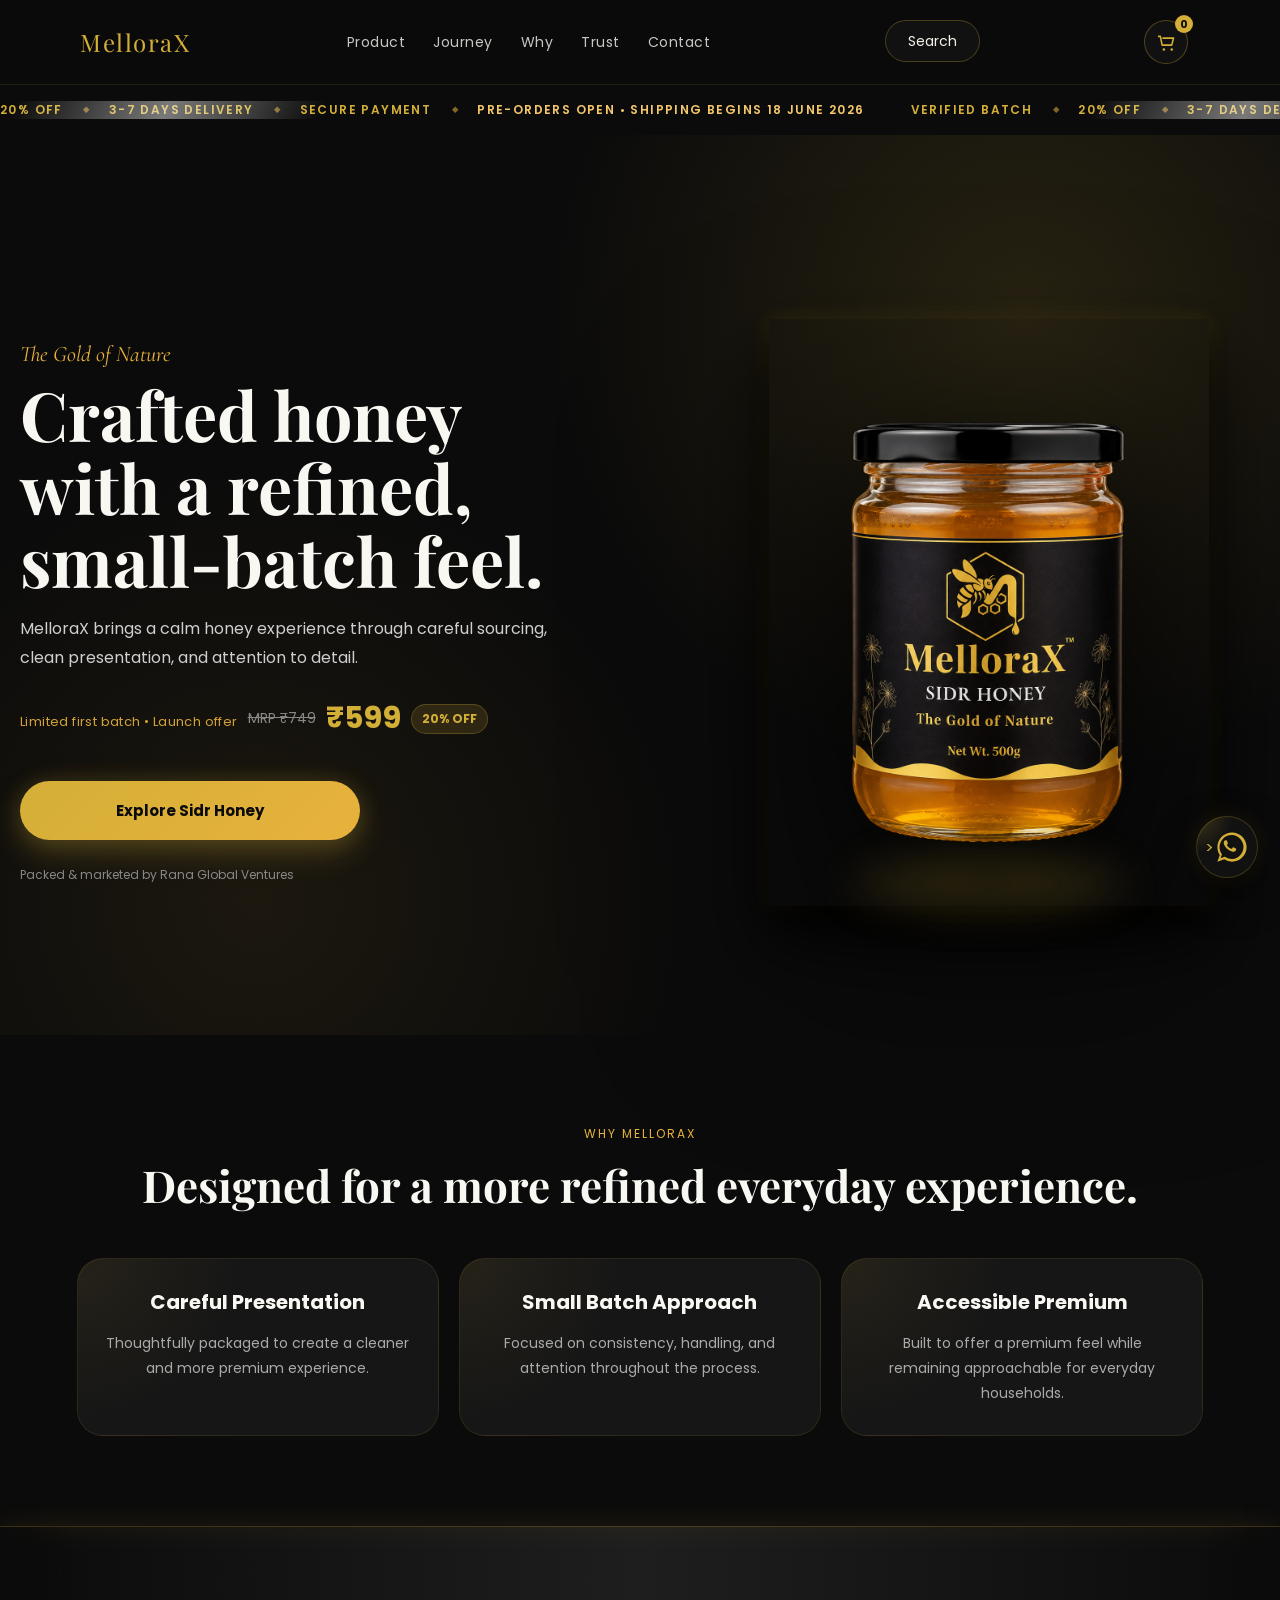
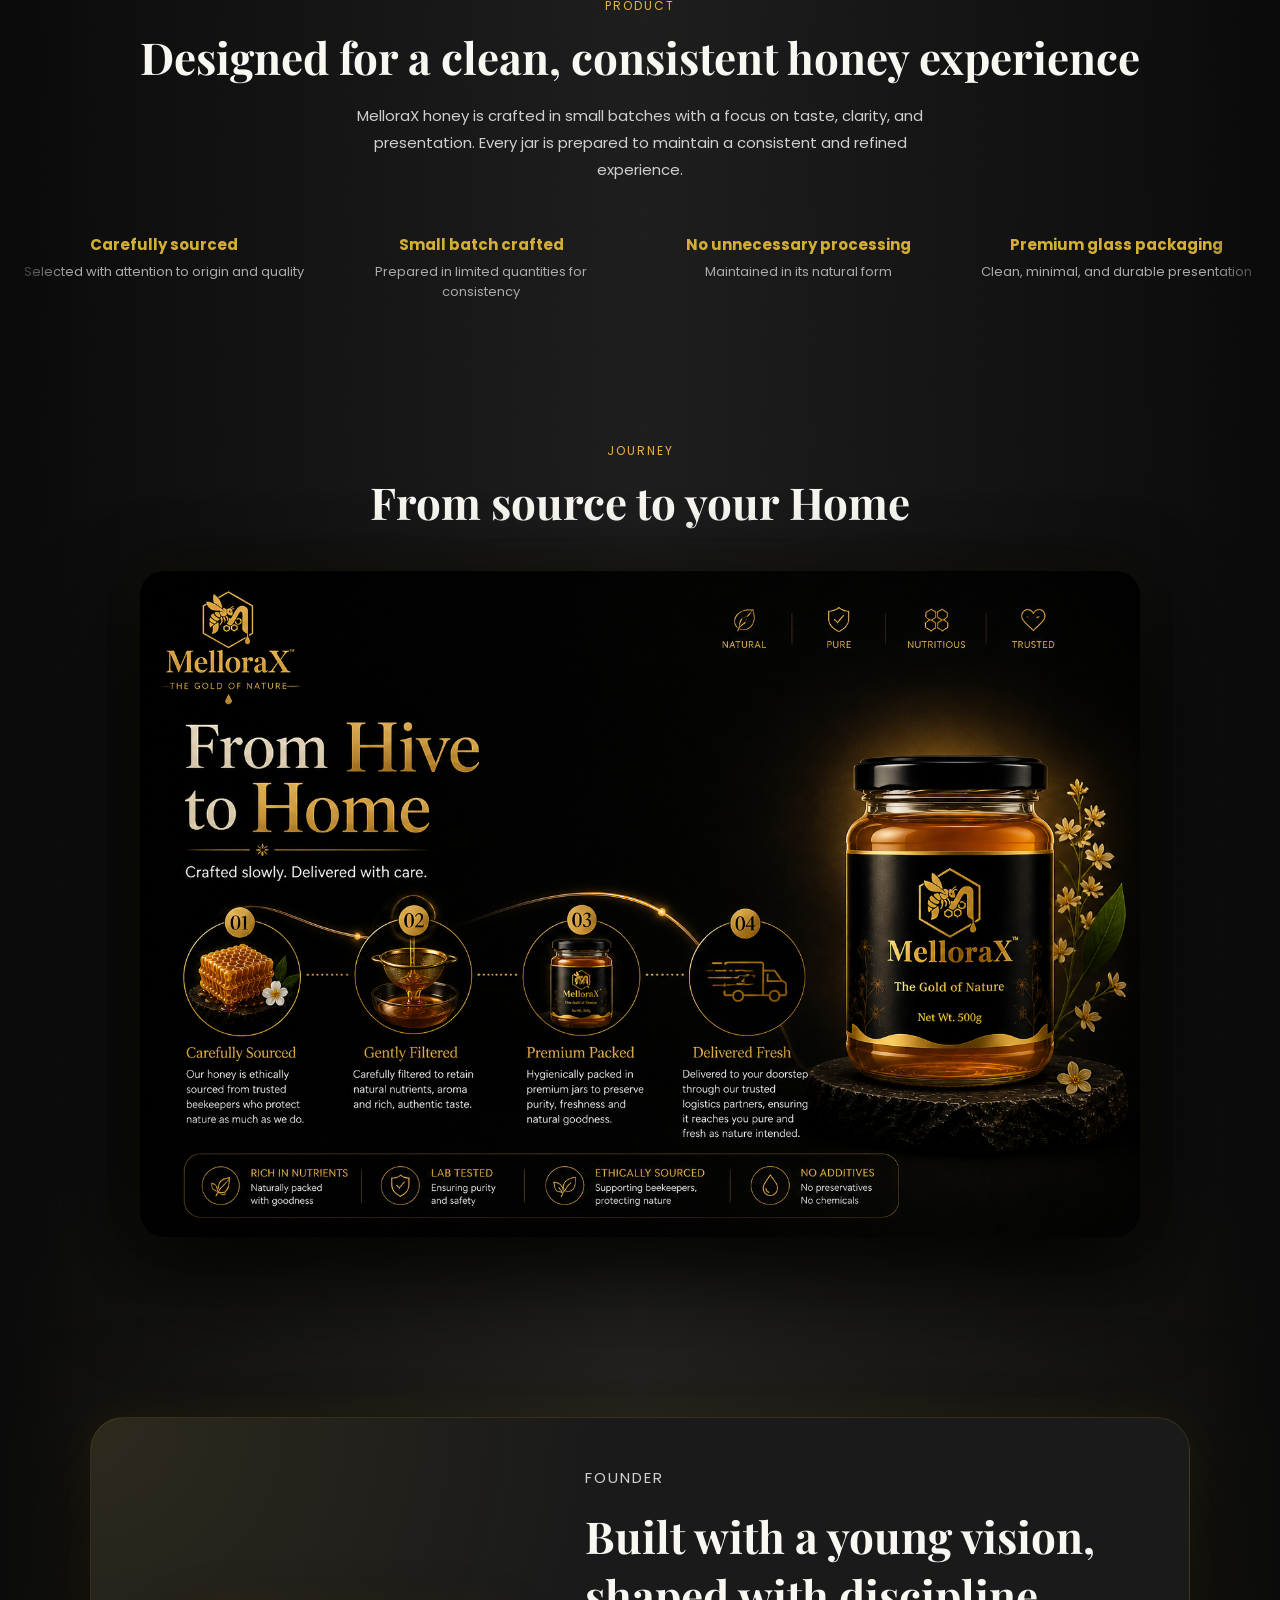
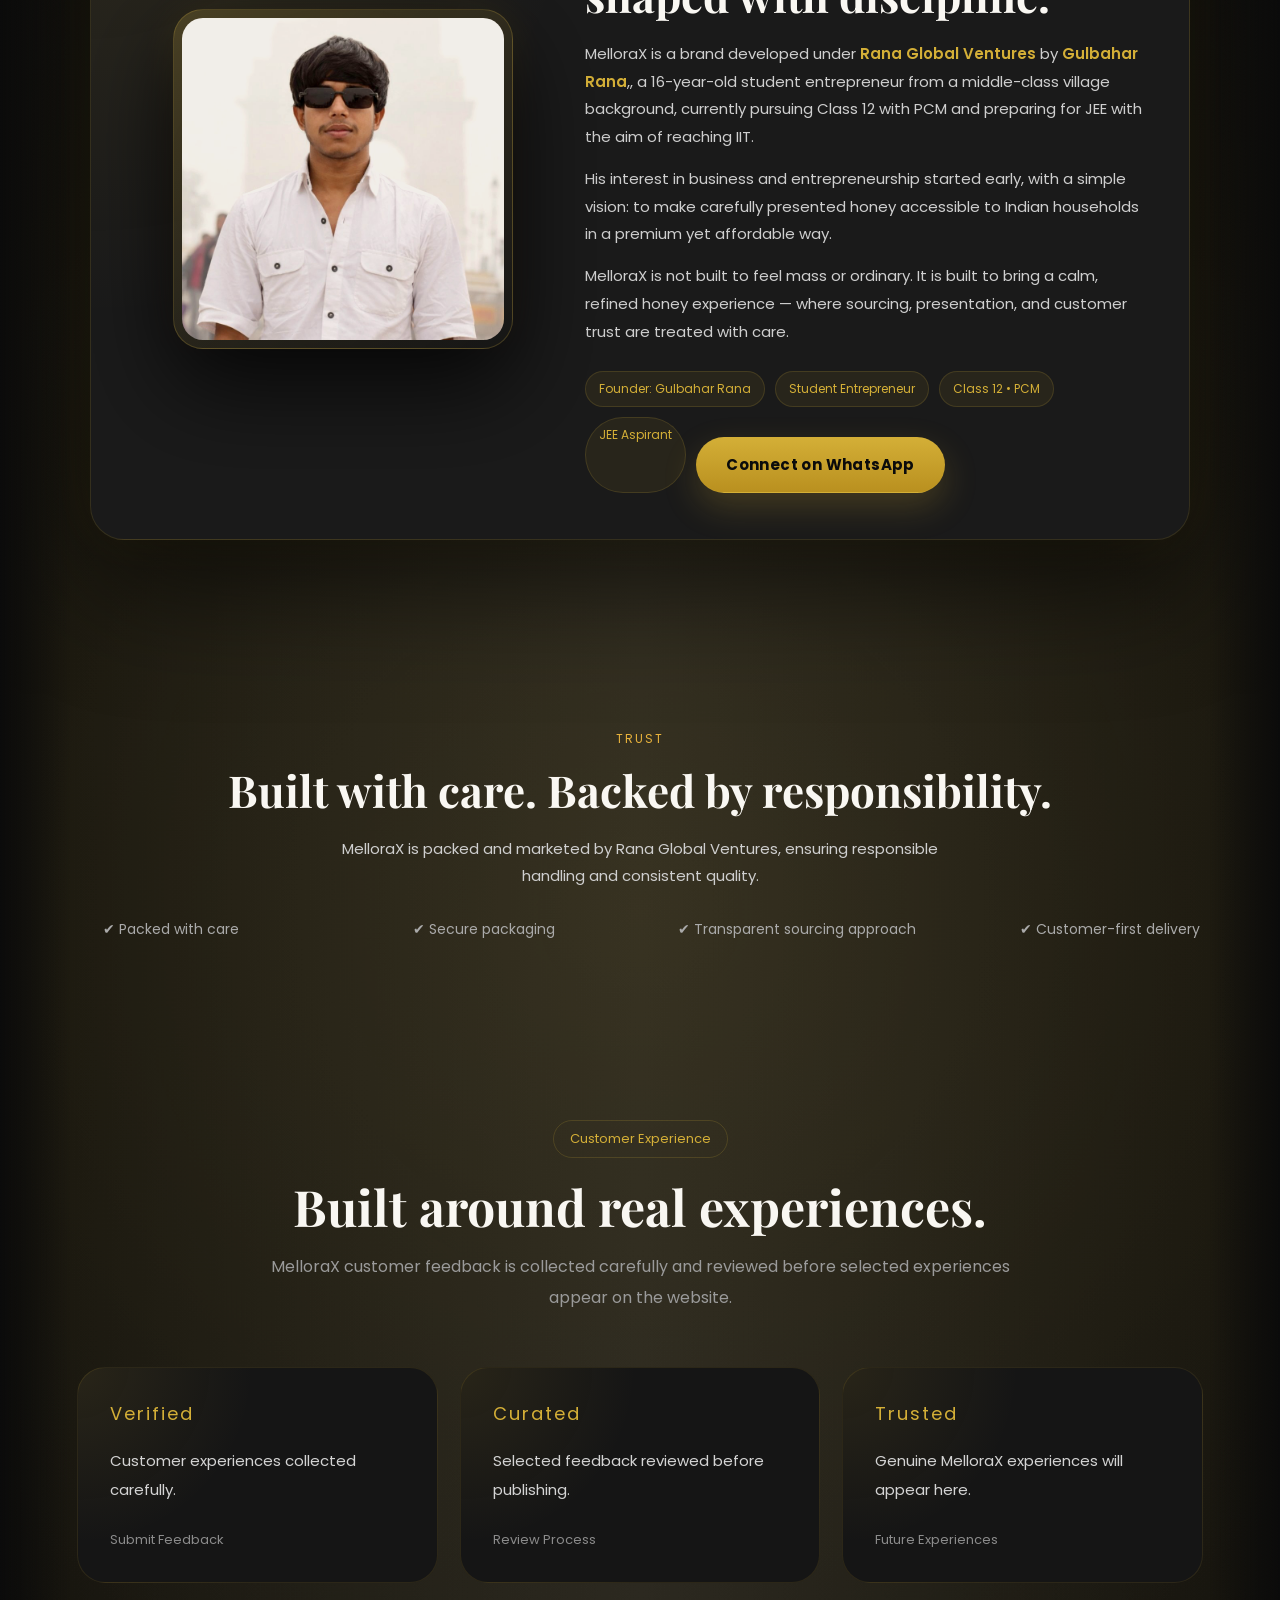
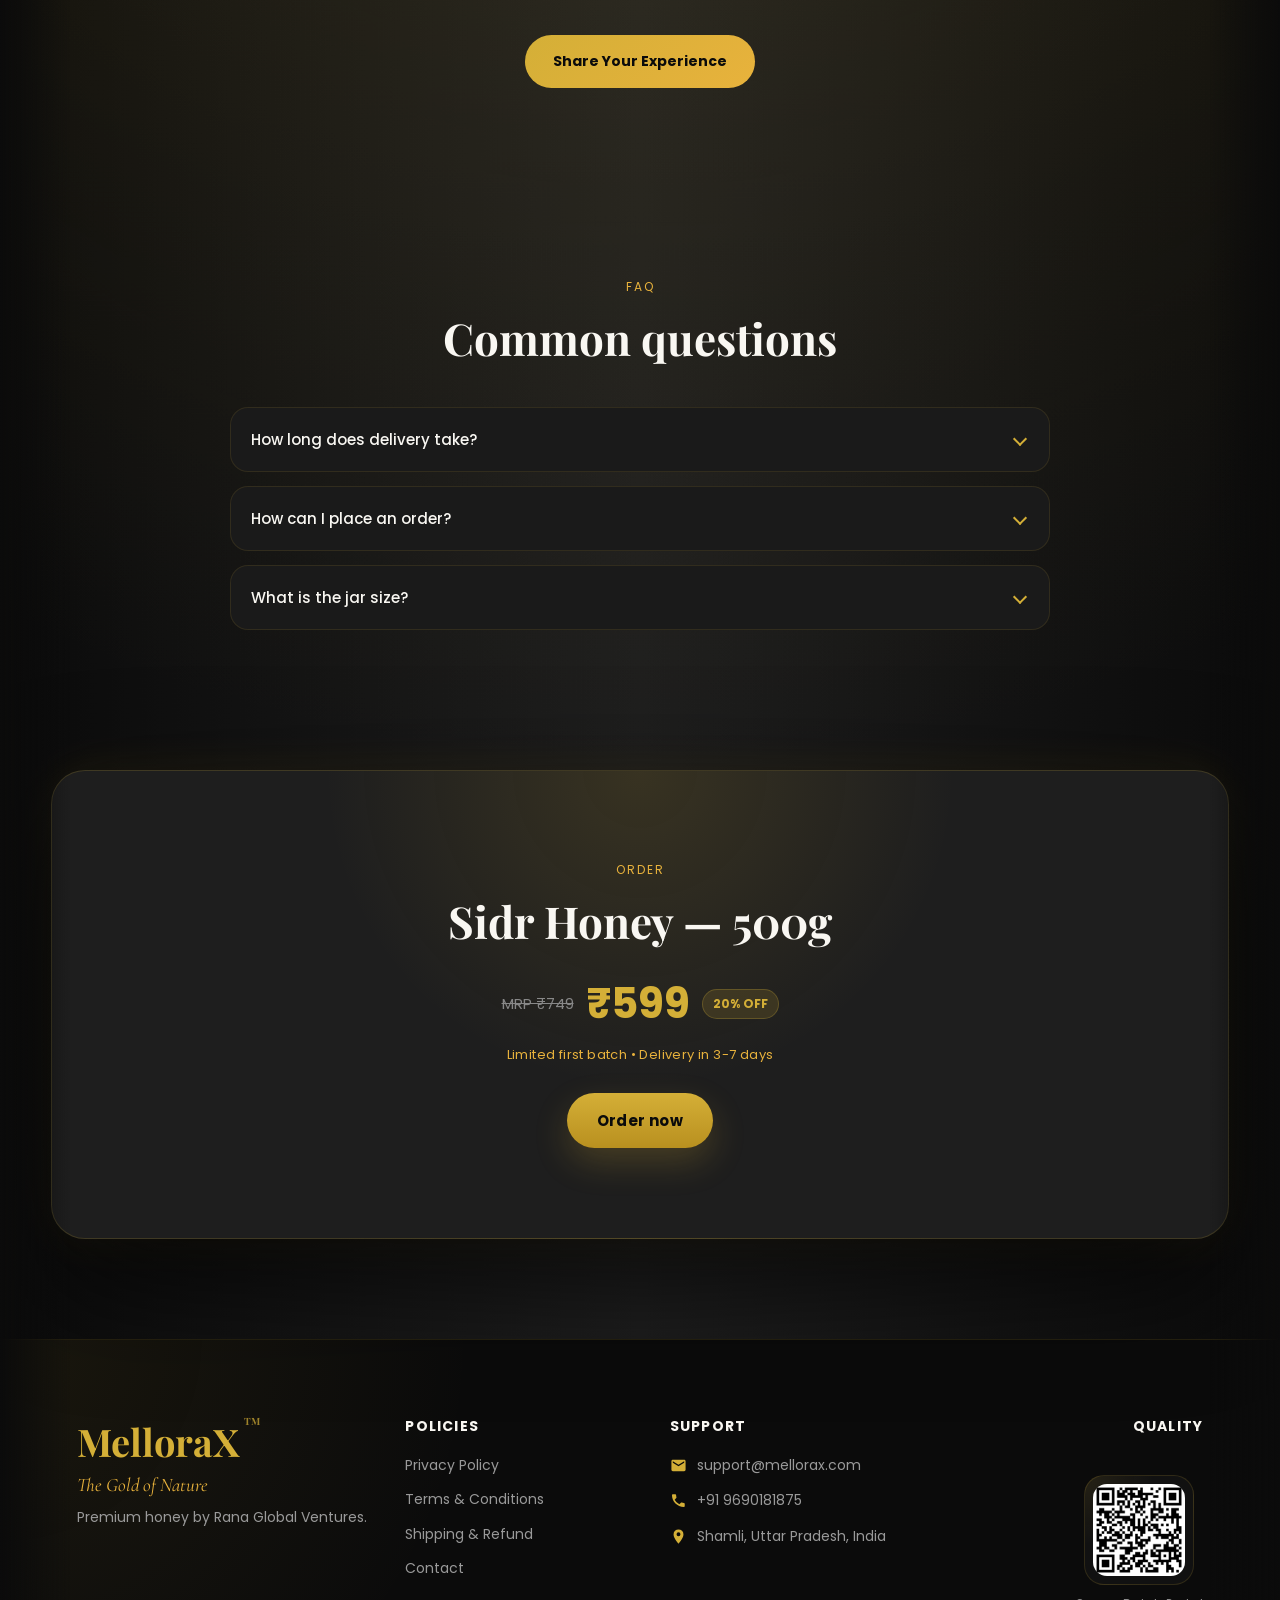
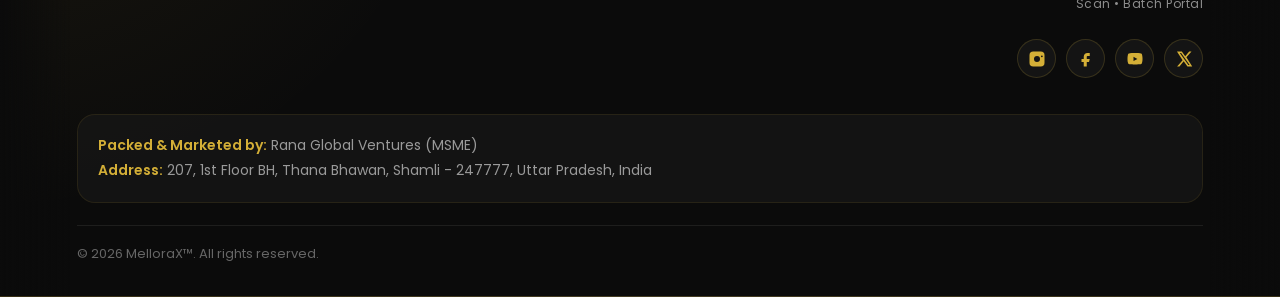
==== commit 37a83130: "update" ====
--- a/index.html
+++ b/index.html
@@ -6,6 +6,23 @@
 <meta name="viewport" content="width=device-width, initial-scale=1.0">
 
 <title>MelloraX | The Gold of Nature</title>
+<!-- Meta Pixel Code -->
+<script>
+!function(f,b,e,v,n,t,s)
+{if(f.fbq)return;n=f.fbq=function(){n.callMethod?
+n.callMethod.apply(n,arguments):n.queue.push(arguments)};
+if(!f._fbq)f._fbq=n;n.push=n;n.loaded=!0;n.version='2.0';
+n.queue=[];t=b.createElement(e);t.async=!0;
+t.src=v;s=b.getElementsByTagName(e)[0];
+s.parentNode.insertBefore(t,s)}(window, document,'script',
+'https://connect.facebook.net/en_US/fbevents.js');
+fbq('init', '959600376885178');
+fbq('track', 'PageView');
+</script>
+<noscript><img height="1" width="1" style="display:none"
+src="https://www.facebook.com/tr?id=959600376885178&ev=PageView&noscript=1"
+/></noscript>
+<!-- End Meta Pixel Code -->
 
 <link rel="icon" type="image/png" href="assets/favicon.png">
 
@@ -221,7 +238,6 @@
     font-size:26px;
 }
 </style>
-
 
 </head>
 
@@ -418,7 +434,7 @@
         <span>3-7 Days Delivery</span>
         <span>Secure Payment</span>
       <span class="preorder-alert">
-Pre-Orders Open • Shipping Begins 13 june 2026
+Pre-Orders Open • Shipping Begins 18 june 2026
 </span>
         <span>Verified Batch</span>
 
@@ -427,7 +443,7 @@
         <span>3-7 Days Delivery</span>
         <span>Secure Payment</span>
         <span class="preorder-alert">
-Pre-Orders Open • Shipping Begins 13 june 2026
+Pre-Orders Open • Shipping Begins 18 june 2026
 </span>
         <span>Verified Batch</span>
 
--- a/style.css
+++ b/style.css
@@ -4119,25 +4119,54 @@
 }
 
 .mx-media-track{
-    height:620px;
     display:flex;
-    transition:transform .6s cubic-bezier(.22,1,.36,1);
-}
+    overflow-x:auto;
+    scroll-snap-type:x mandatory;
+
+    scrollbar-width:none;
+    -ms-overflow-style:none;
+
+    scroll-behavior:smooth;
+}
+
+.mx-media-track::-webkit-scrollbar{
+    display:none;
+}
+
 
 .mx-media-slide{
+    flex:0 0 100%;
+
     min-width:100%;
-    height:100%;
+    width:100%;
+
     display:flex;
     align-items:center;
     justify-content:center;
-}
-
-.mx-media-slide img{
-    width:82%;
-    height:82%;
-    object-fit:contain;
-    filter:drop-shadow(0 35px 45px rgba(0,0,0,.6));
-    transition:transform .7s ease;
+
+    padding:0;
+}
+
+.mx-media-slide img,
+
+    width:100%;
+    height:650px;
+
+    object-fit:cover;
+    object-position:center;
+
+    display:block;
+
+    border-radius:28px;
+}@media(max-width:768px){
+
+.mx-media-slide img,
+.mx-media-slide video{
+
+    height:460px;
+
+}
+
 }
 
 .mx-media-stage:hover img{
@@ -5658,4 +5687,47 @@
 
     color:
     #F9F7F2 !important;
+}/* SIDR MEDIA CENTER FIX */
+
+.mx-media-stage{
+    width:100%;
+    overflow:hidden;
+}
+
+.mx-media-track{
+    display:flex !important;
+    width:100% !important;
+    overflow-x:auto !important;
+    scroll-snap-type:x mandatory !important;
+    scroll-behavior:smooth !important;
+    scrollbar-width:none !important;
+}
+
+.mx-media-track::-webkit-scrollbar{
+    display:none !important;
+}
+
+.mx-media-slide{
+    flex:0 0 100% !important;
+    min-width:100% !important;
+    width:100% !important;
+
+    display:flex !important;
+    align-items:center !important;
+    justify-content:center !important;
+
+    scroll-snap-align:center !important;
+}
+
+.mx-media-slide img,
+.mx-media-slide video{
+    width:100% !important;
+    height:100% !important;
+    max-width:100% !important;
+
+    object-fit:contain !important;
+    object-position:center !important;
+
+    display:block !important;
+    margin:0 auto !important;
 }
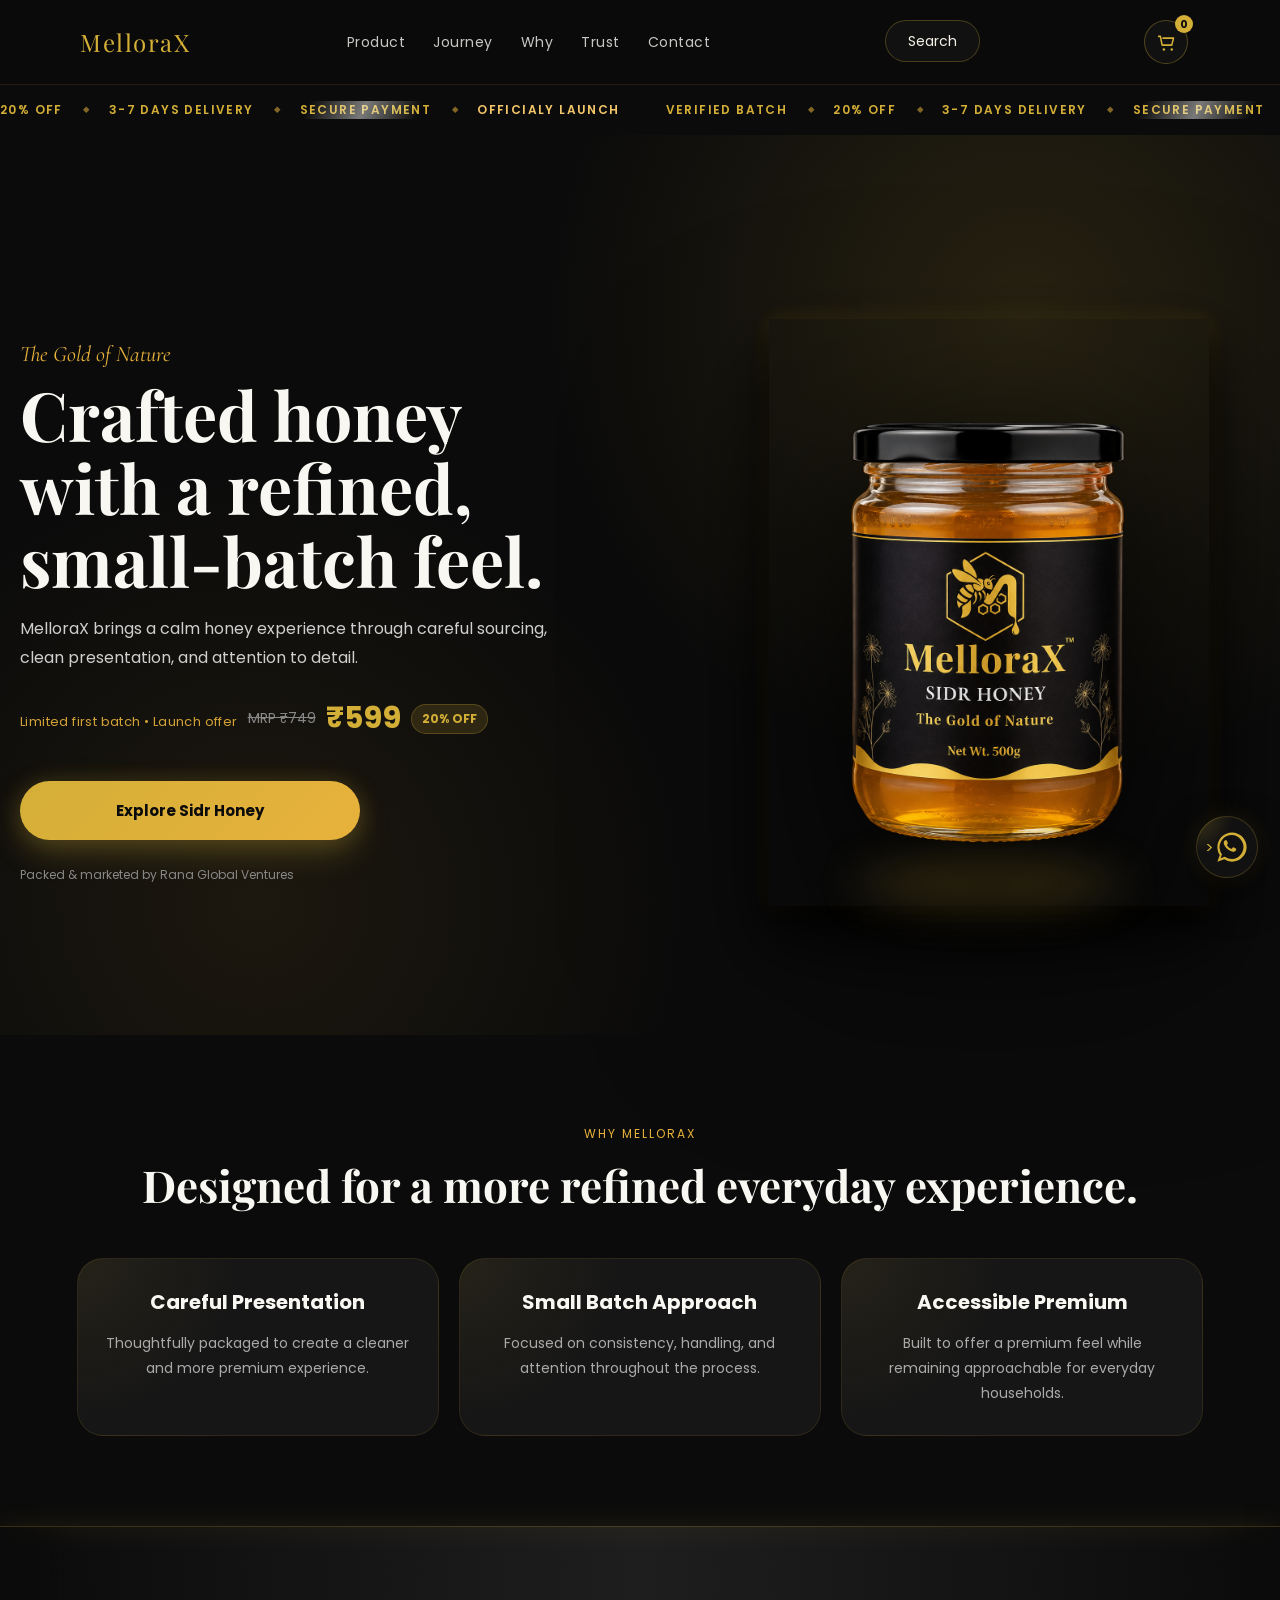
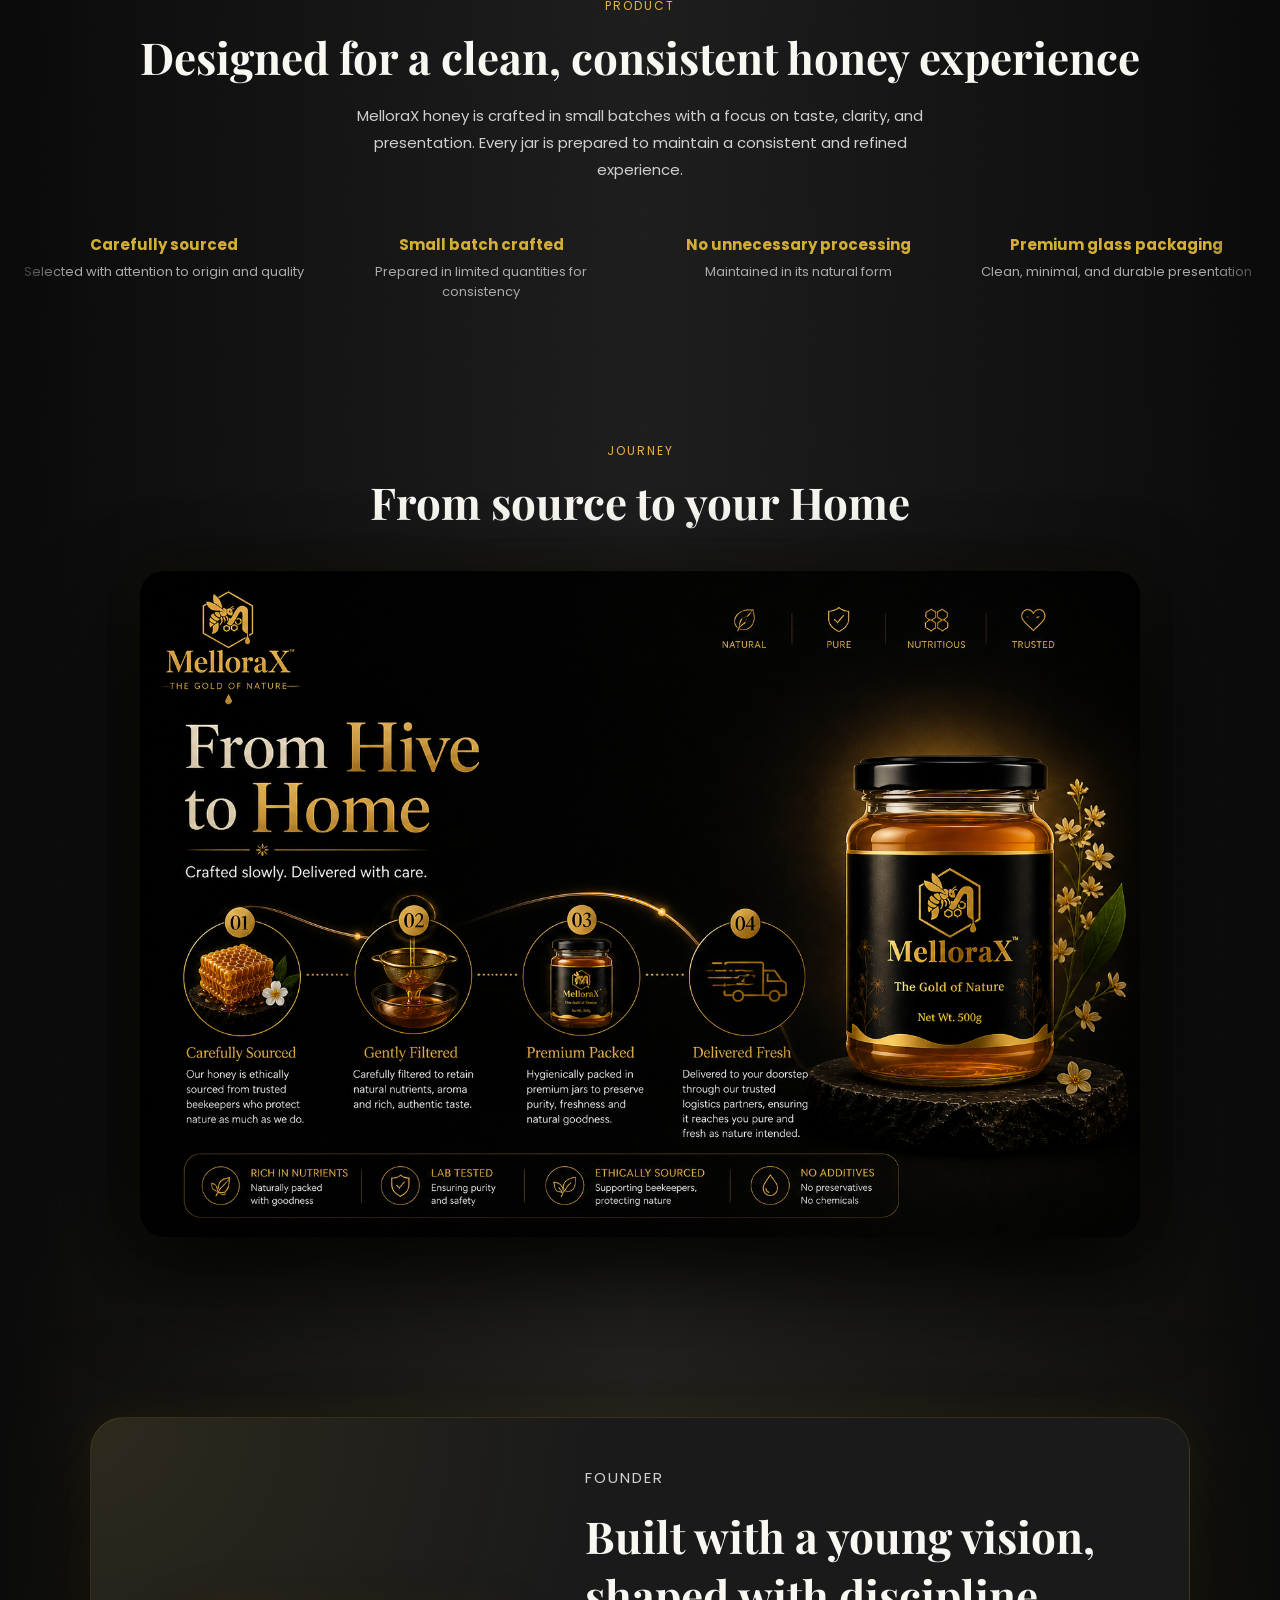
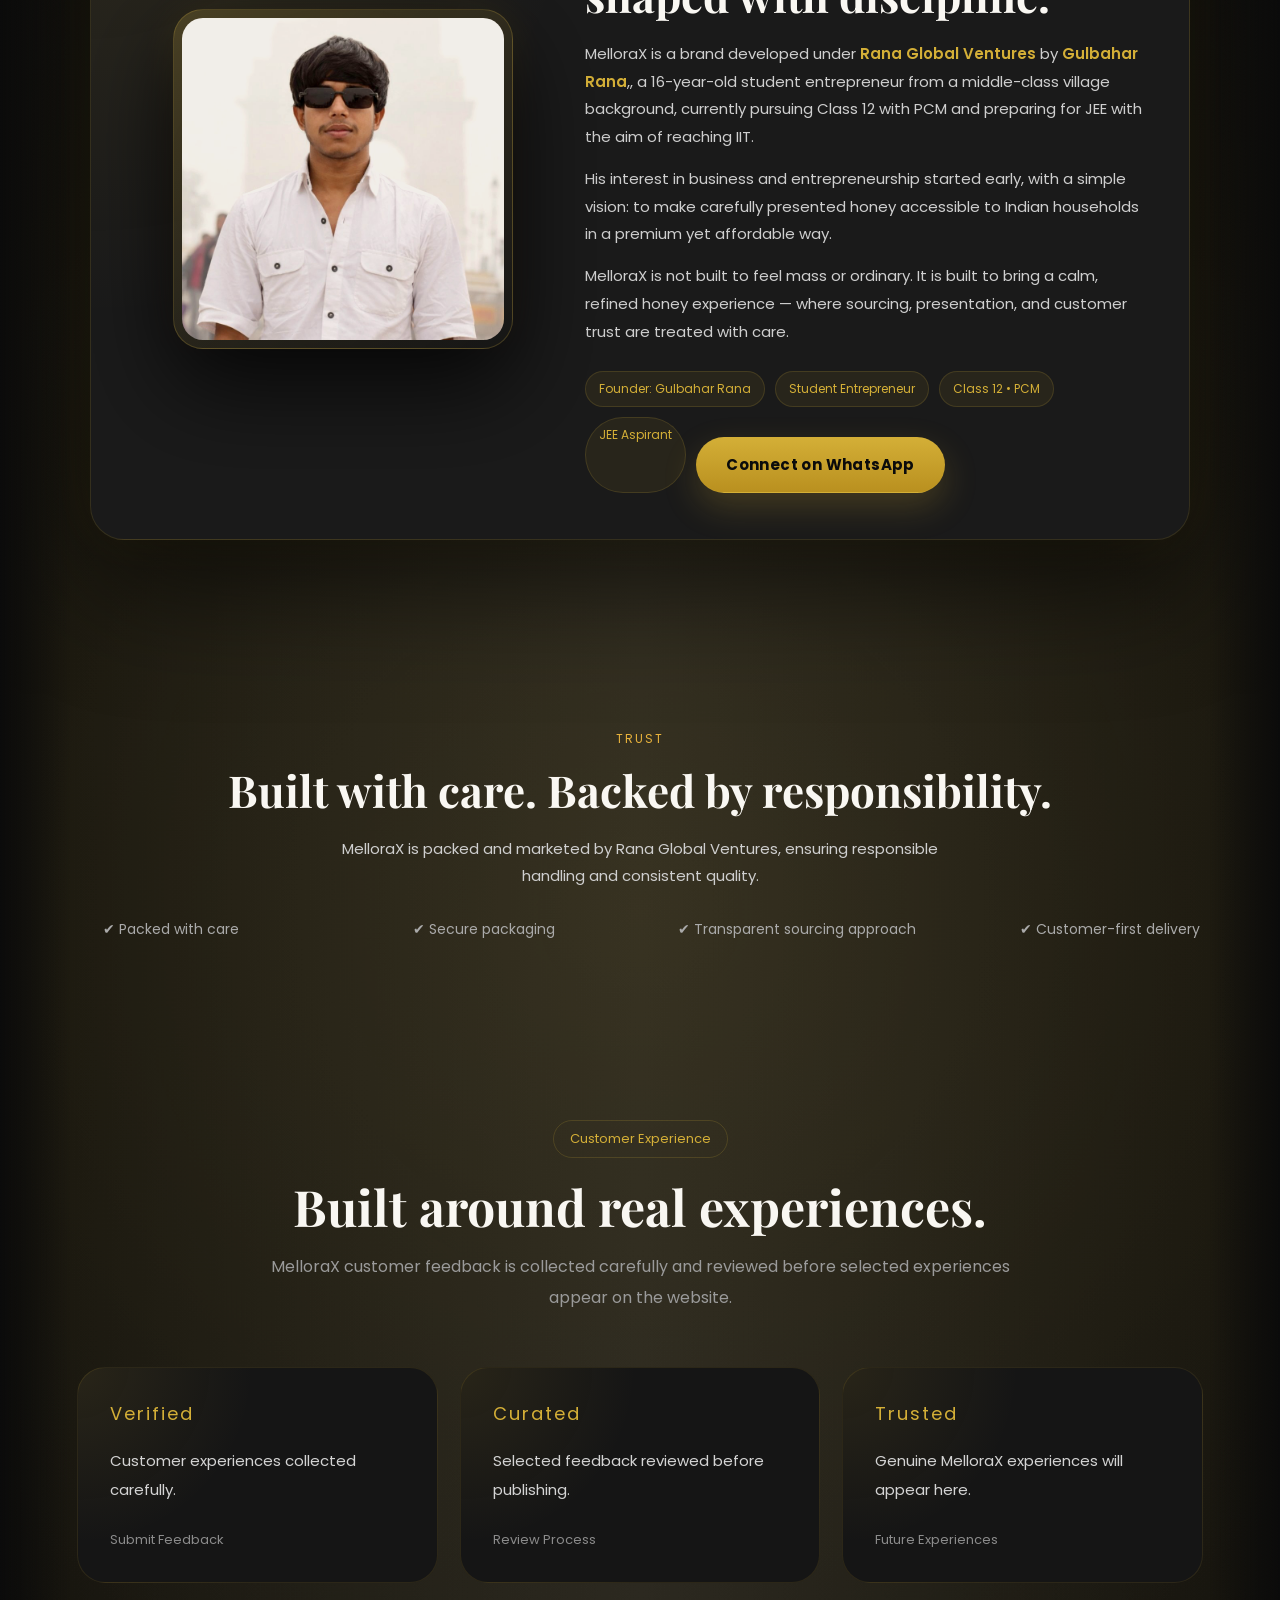
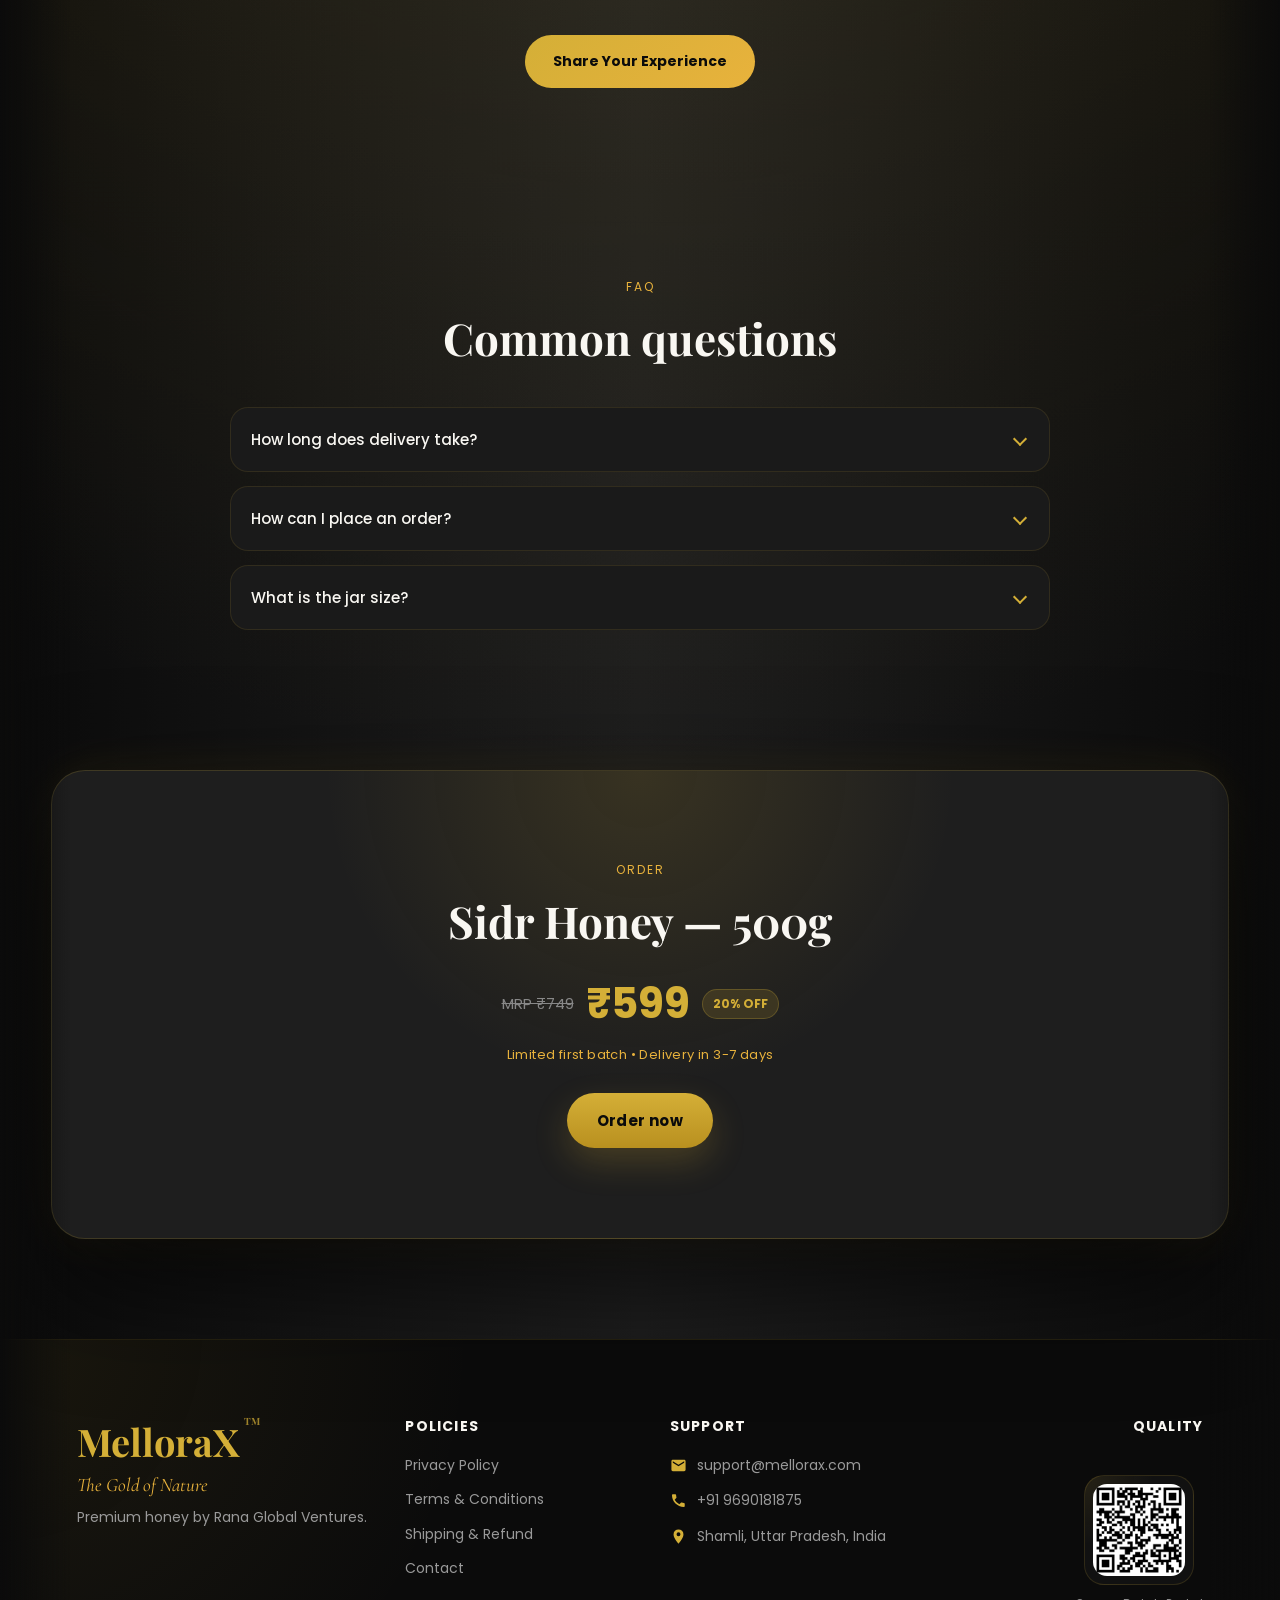
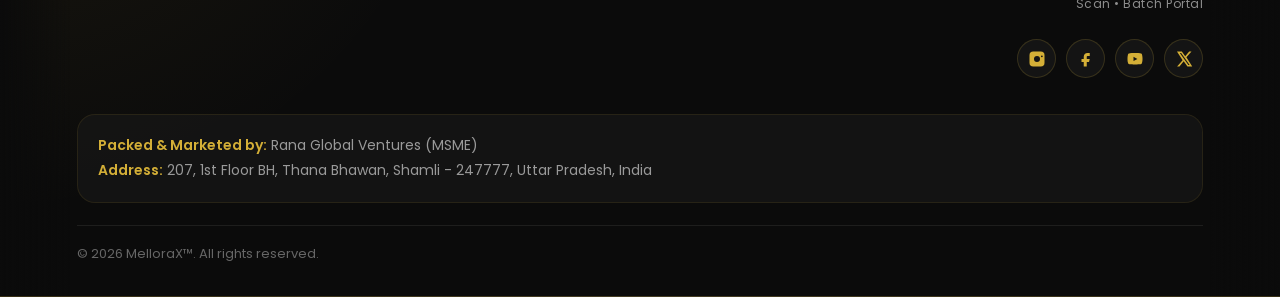
==== commit 5535ce38: "update" ====
--- a/index.html
+++ b/index.html
@@ -2,6 +2,13 @@
 <!DOCTYPE html>
 <html lang="en">
 <head>
+    <!-- Google Tag Manager -->
+<script>(function(w,d,s,l,i){w[l]=w[l]||[];w[l].push({'gtm.start':
+new Date().getTime(),event:'gtm.js'});var f=d.getElementsByTagName(s)[0],
+j=d.createElement(s),dl=l!='dataLayer'?'&l='+l:'';j.async=true;j.src=
+'https://www.googletagmanager.com/gtm.js?id='+i+dl;f.parentNode.insertBefore(j,f);
+})(window,document,'script','dataLayer','GTM-THMJGZNJ');</script>
+<!-- End Google Tag Manager -->
 <meta charset="UTF-8">
 <meta name="viewport" content="width=device-width, initial-scale=1.0">
 
@@ -342,6 +349,10 @@
 </script>
 
 <body>
+    <!-- Google Tag Manager (noscript) -->
+<noscript><iframe src="https://www.googletagmanager.com/ns.html?id=GTM-THMJGZNJ"
+height="0" width="0" style="display:none;visibility:hidden"></iframe></noscript>
+<!-- End Google Tag Manager (noscript) -->
 
 <!-- HEADER -->
 <header class="site-header">
@@ -434,7 +445,7 @@
         <span>3-7 Days Delivery</span>
         <span>Secure Payment</span>
       <span class="preorder-alert">
-Pre-Orders Open • Shipping Begins 18 june 2026
+Officialy Launch
 </span>
         <span>Verified Batch</span>
 
@@ -443,7 +454,7 @@
         <span>3-7 Days Delivery</span>
         <span>Secure Payment</span>
         <span class="preorder-alert">
-Pre-Orders Open • Shipping Begins 18 june 2026
+Officialy Launch
 </span>
         <span>Verified Batch</span>
 
@@ -947,7 +958,7 @@
                     <svg viewBox="0 0 24 24"><path d="M14 8h3V4h-3c-3 0-5 2-5 5v3H6v4h3v6h4v-6h3l1-4h-4V9c0-.6.4-1 1-1z"/></svg>
                 </a>
 
-                <a href="#" aria-label="YouTube">
+                <a href="#" aria-label="https://www.youtube.com/channel/UCMHe7pvV4Dnr21a9VmKBR7Q">
                     <svg viewBox="0 0 24 24"><path d="M21.6 7.2s-.2-1.5-.8-2.1c-.8-.8-1.7-.8-2.1-.9C15.8 4 12 4 12 4s-3.8 0-6.7.2c-.4.1-1.3.1-2.1.9-.6.6-.8 2.1-.8 2.1S2 9 2 10.8v1.7c0 1.8.4 3.6.4 3.6s.2 1.5.8 2.1c.8.8 1.9.8 2.4.9 1.7.2 6.4.2 6.4.2s3.8 0 6.7-.2c.4-.1 1.3-.1 2.1-.9.6-.6.8-2.1.8-2.1s.4-1.8.4-3.6v-1.7c0-1.8-.4-3.6-.4-3.6zM10 14.8V8.9l5.2 3-5.2 2.9z"/></svg>
                 </a>
 
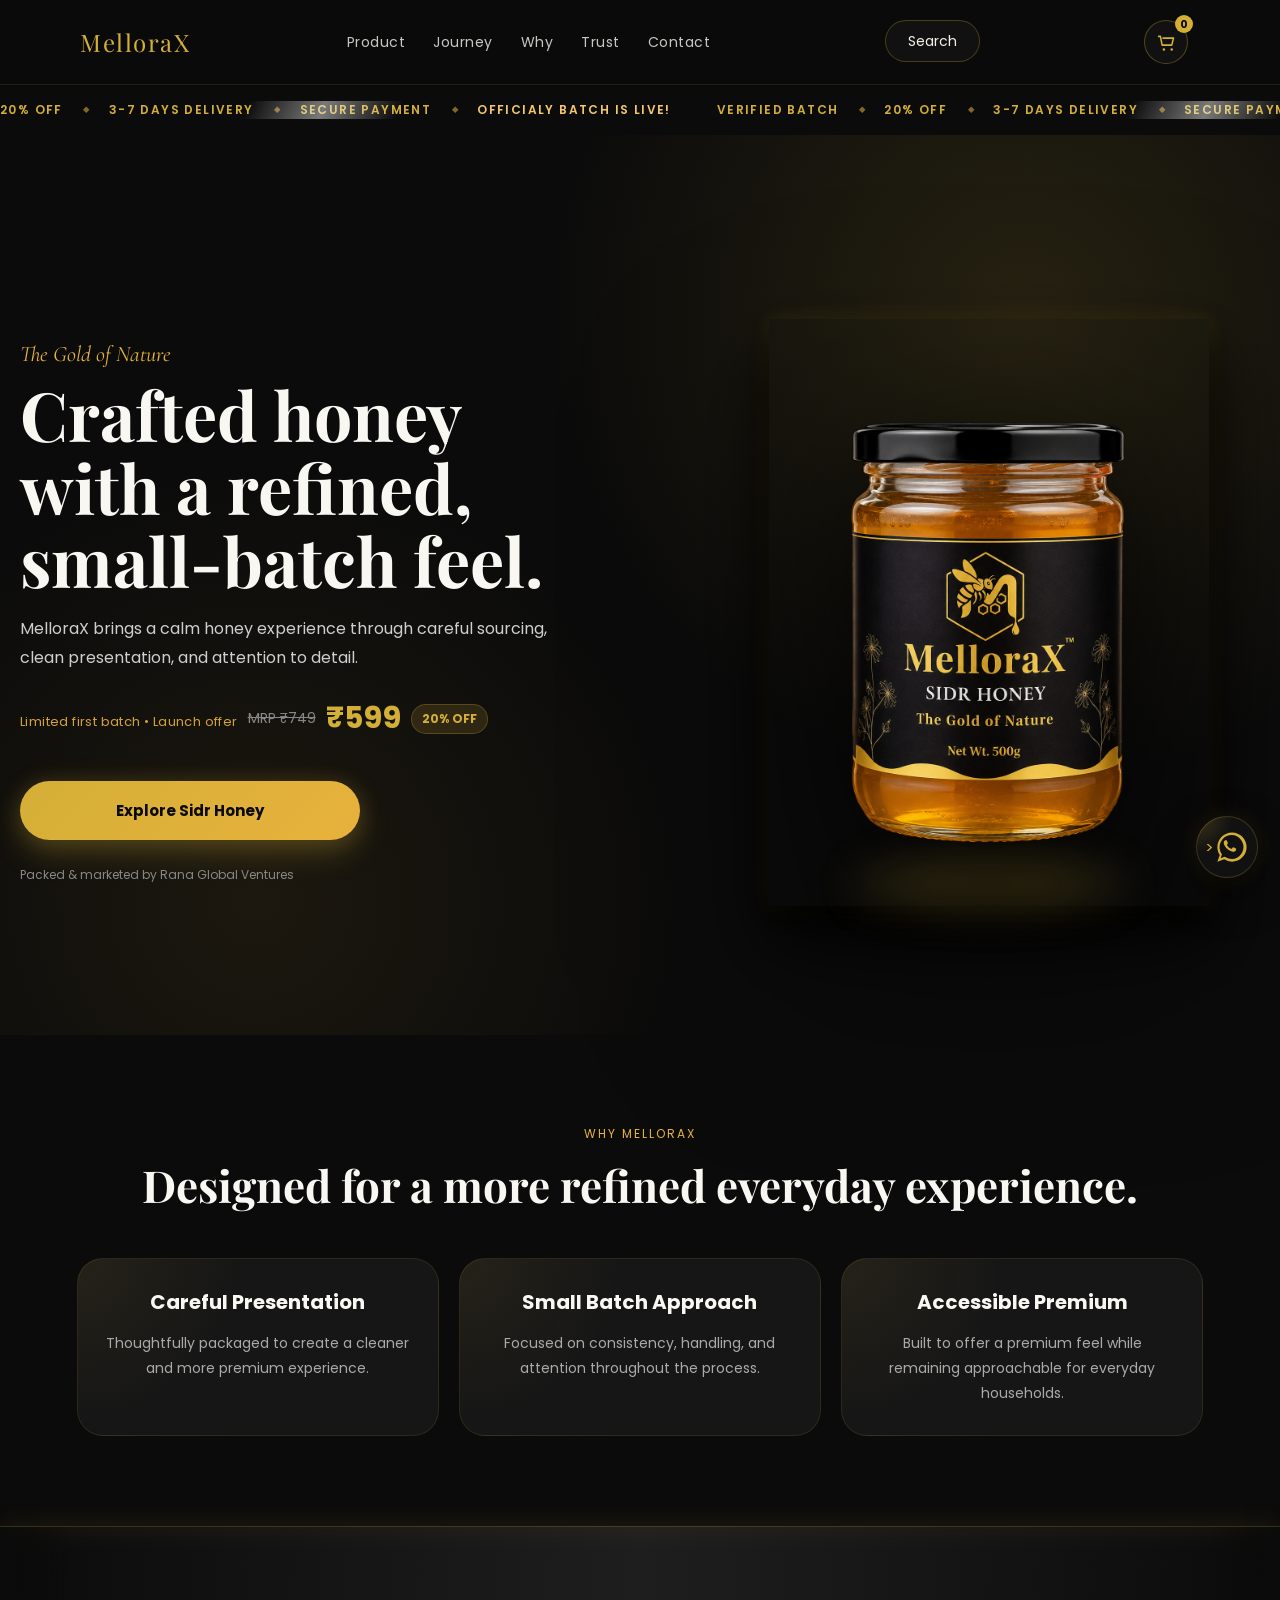
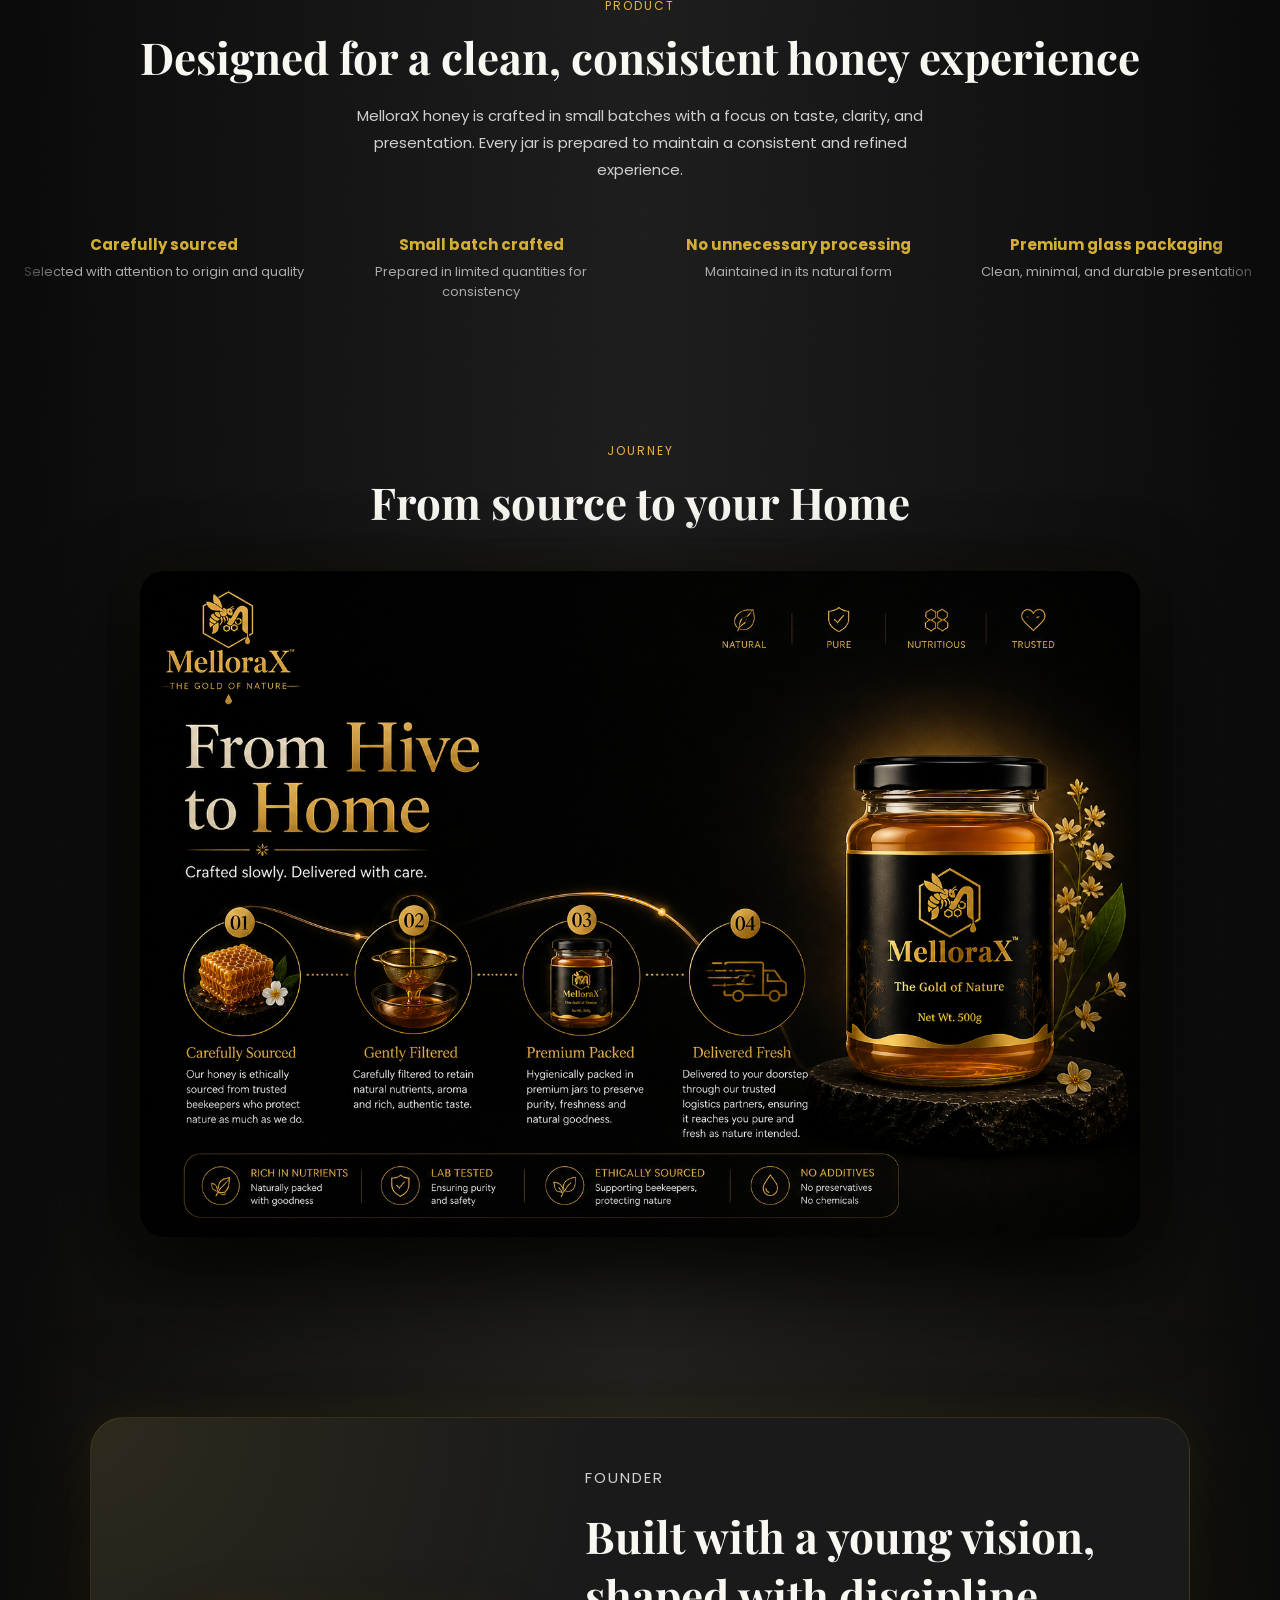
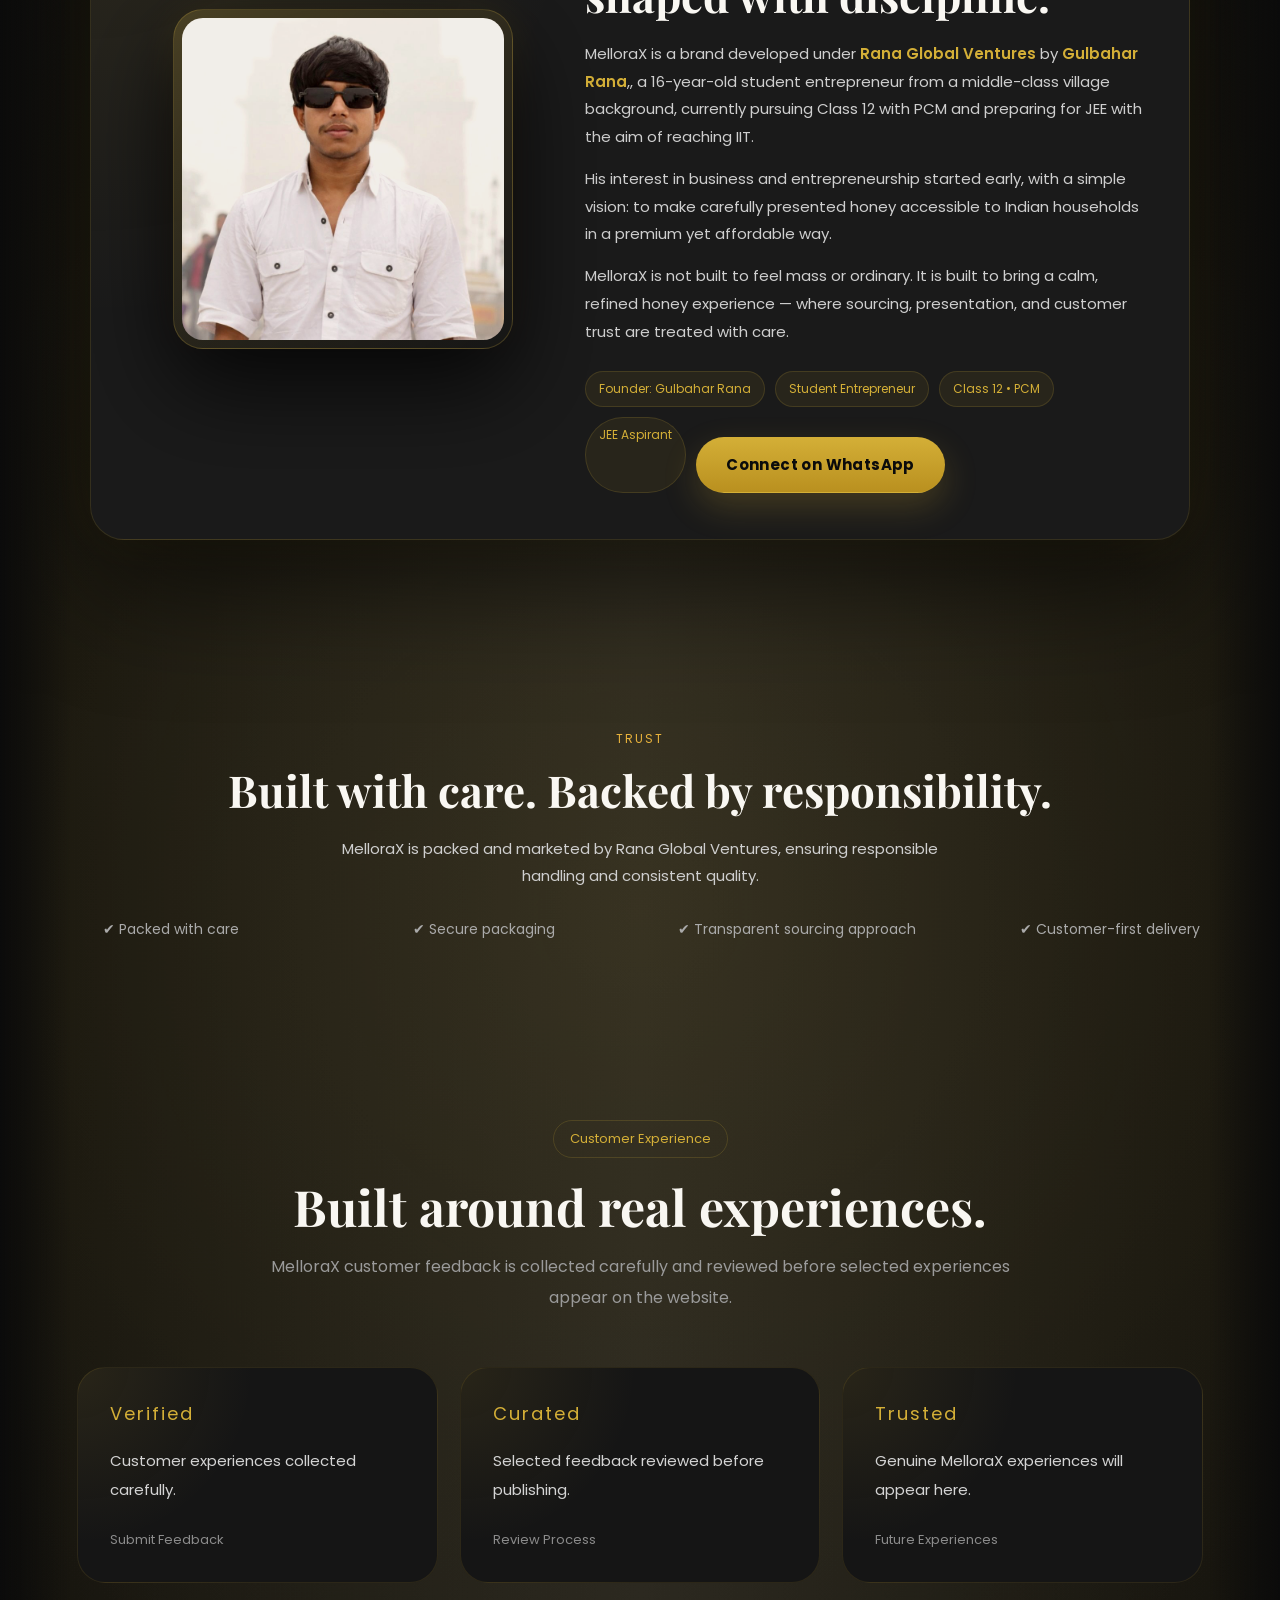
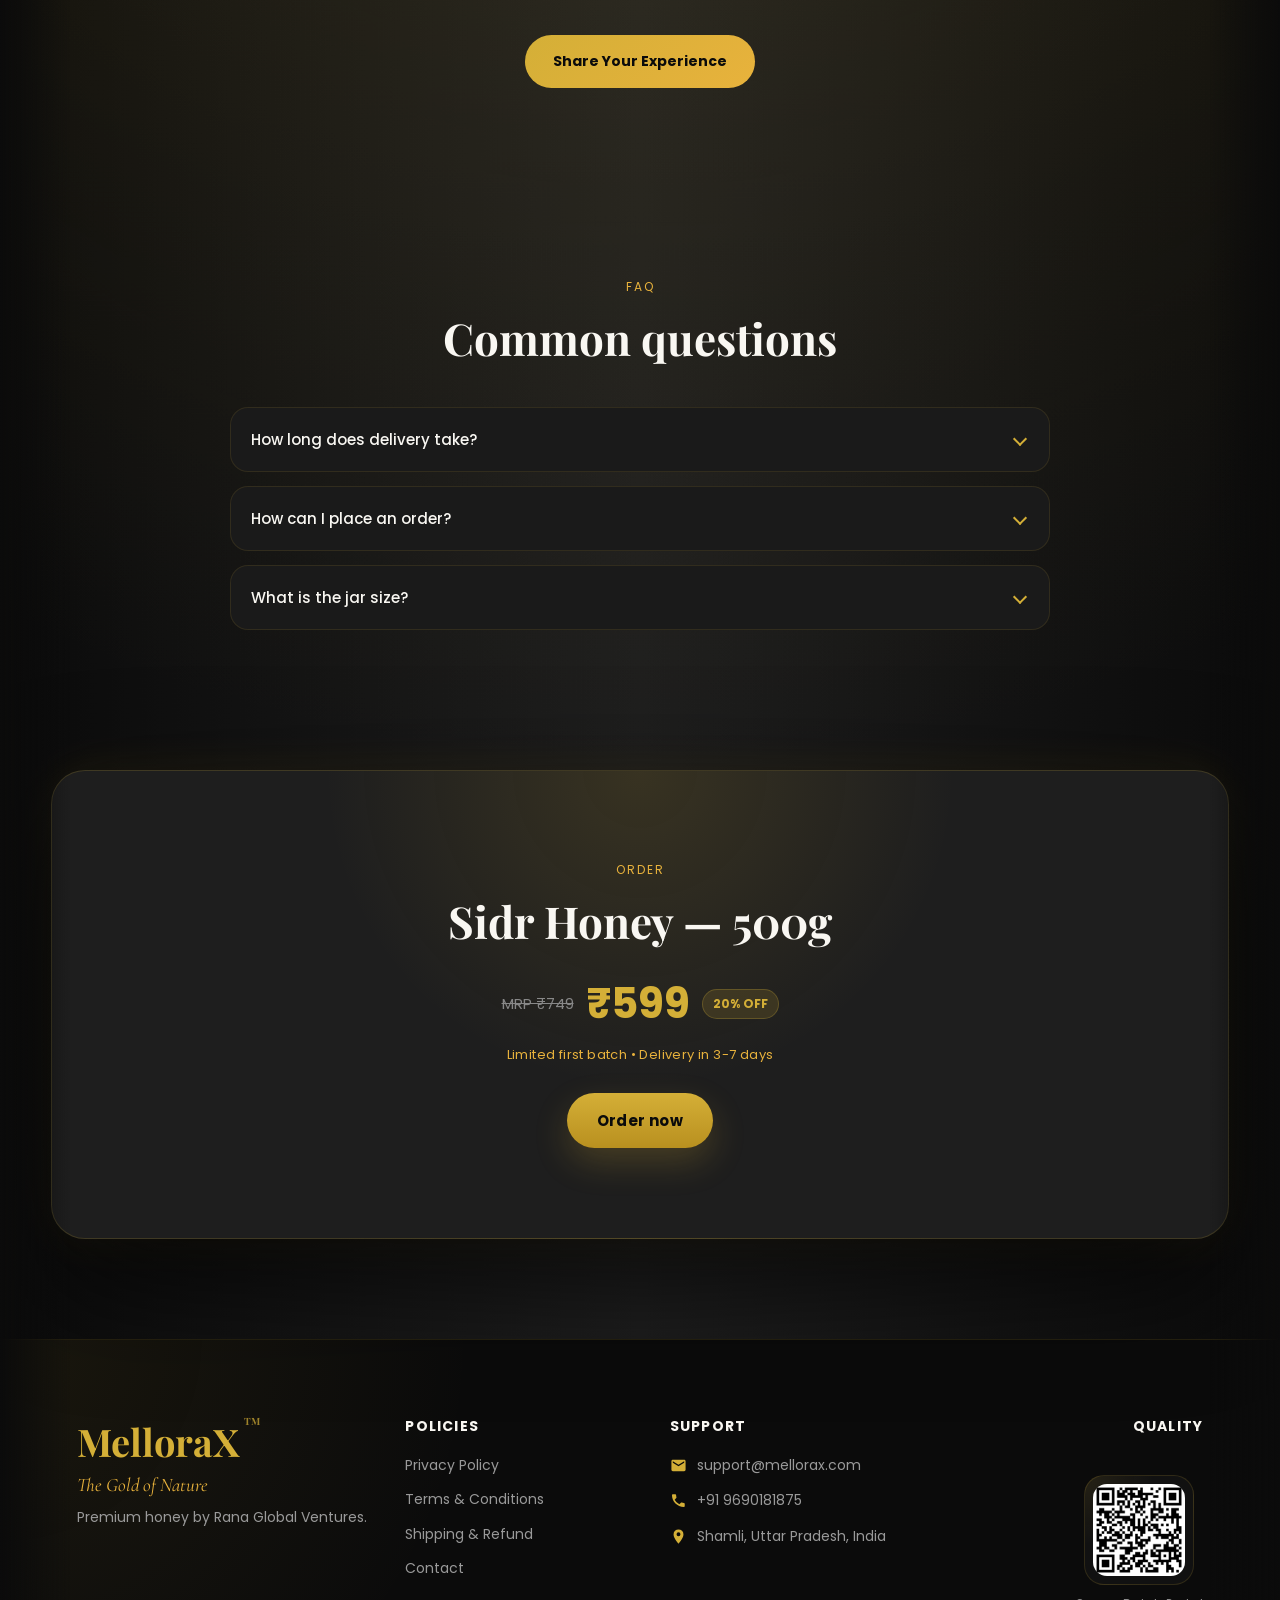
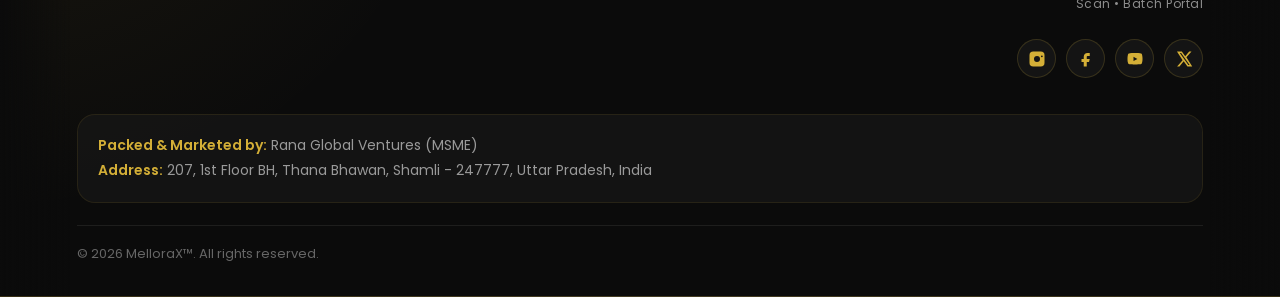
==== commit a5185cb4: "update" ====
--- a/index.html
+++ b/index.html
@@ -445,7 +445,7 @@
         <span>3-7 Days Delivery</span>
         <span>Secure Payment</span>
       <span class="preorder-alert">
-Officialy Launch
+Officialy Batch is live!
 </span>
         <span>Verified Batch</span>
 
@@ -454,7 +454,7 @@
         <span>3-7 Days Delivery</span>
         <span>Secure Payment</span>
         <span class="preorder-alert">
-Officialy Launch
+Officialy Batch is Live!
 </span>
         <span>Verified Batch</span>
 
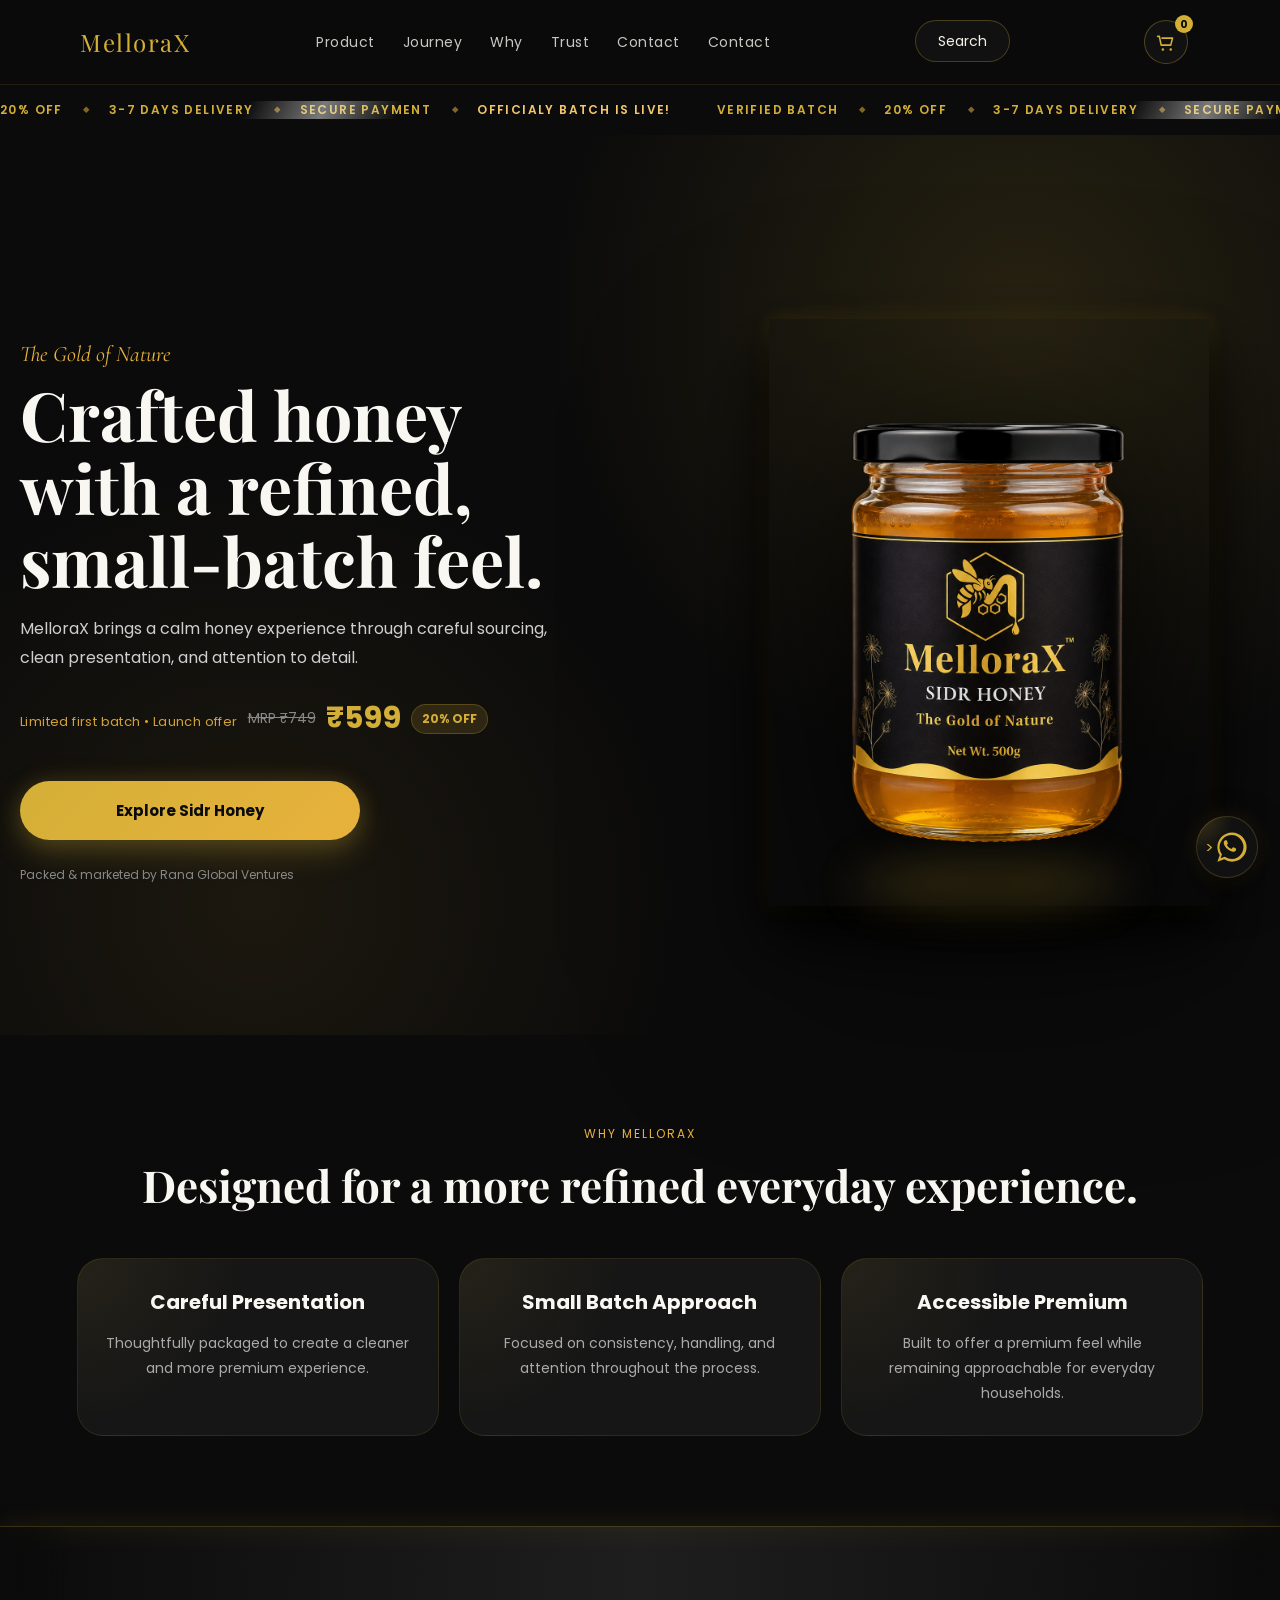
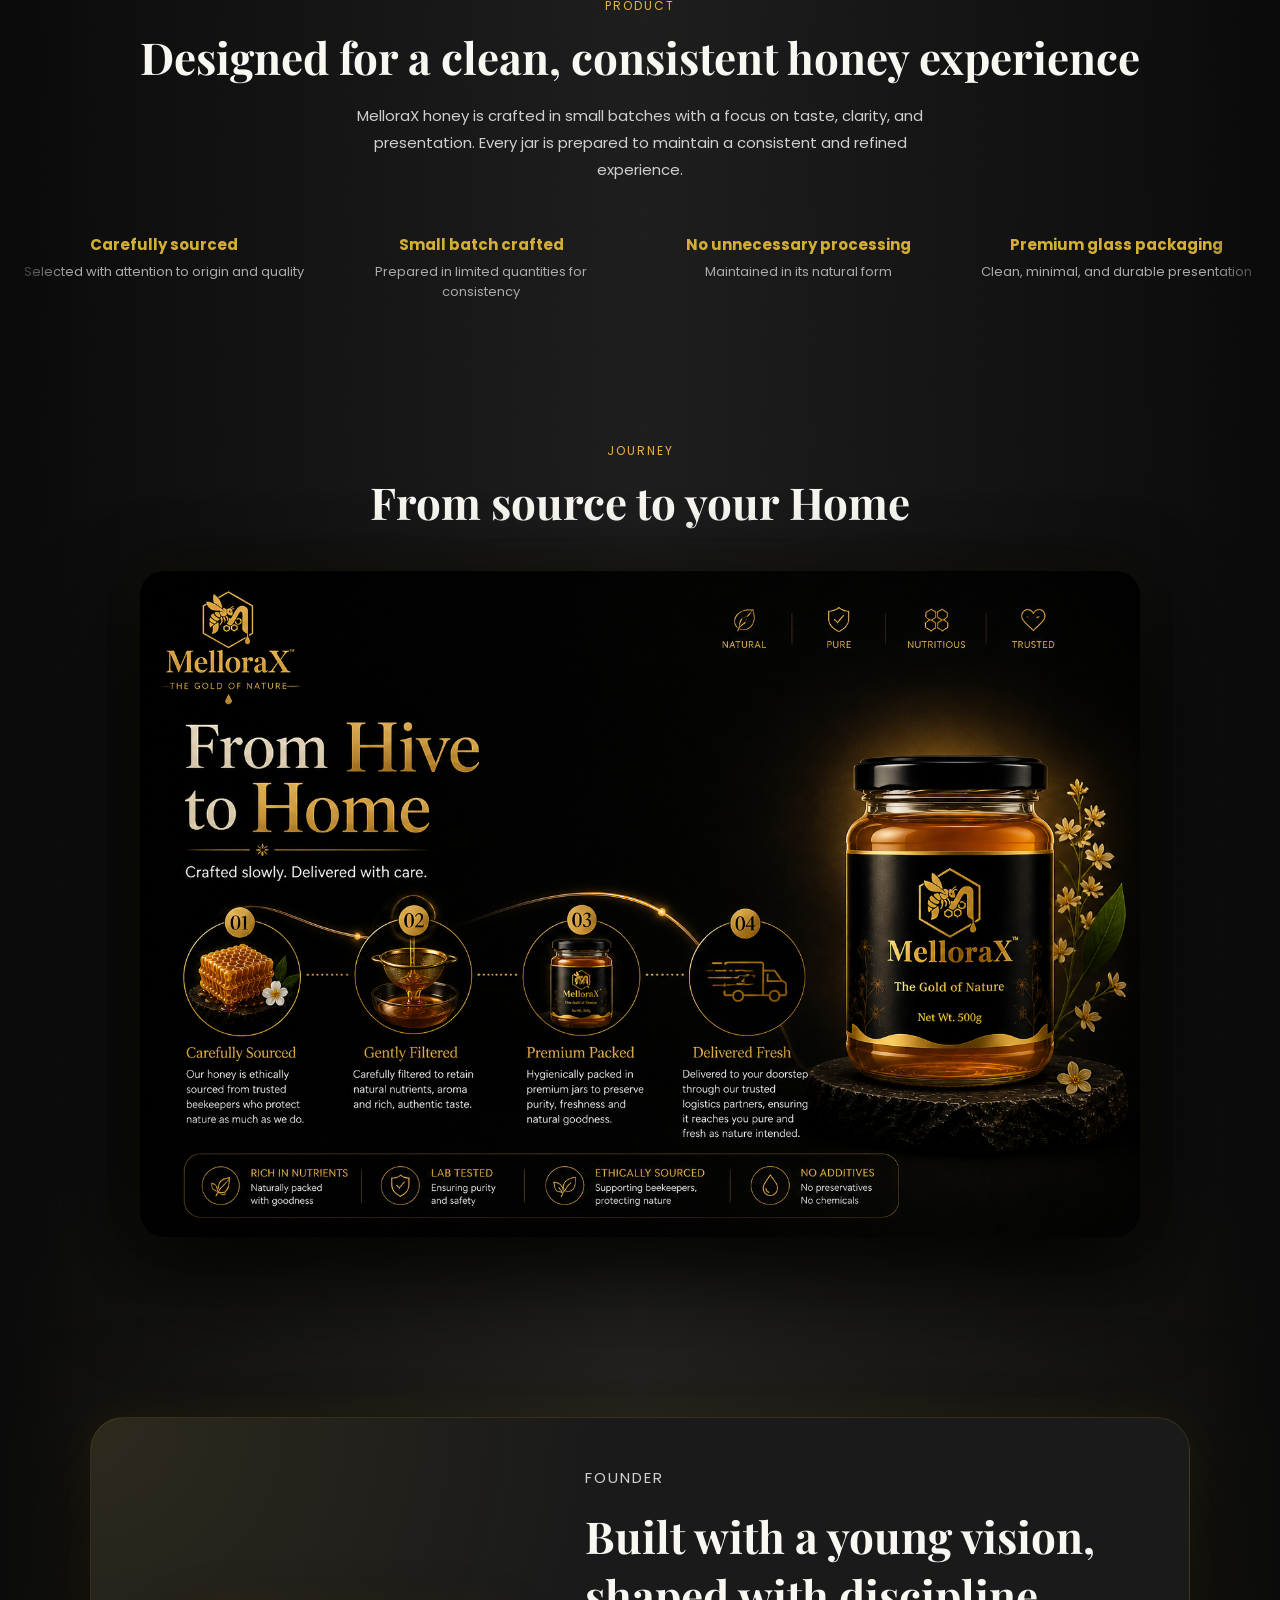
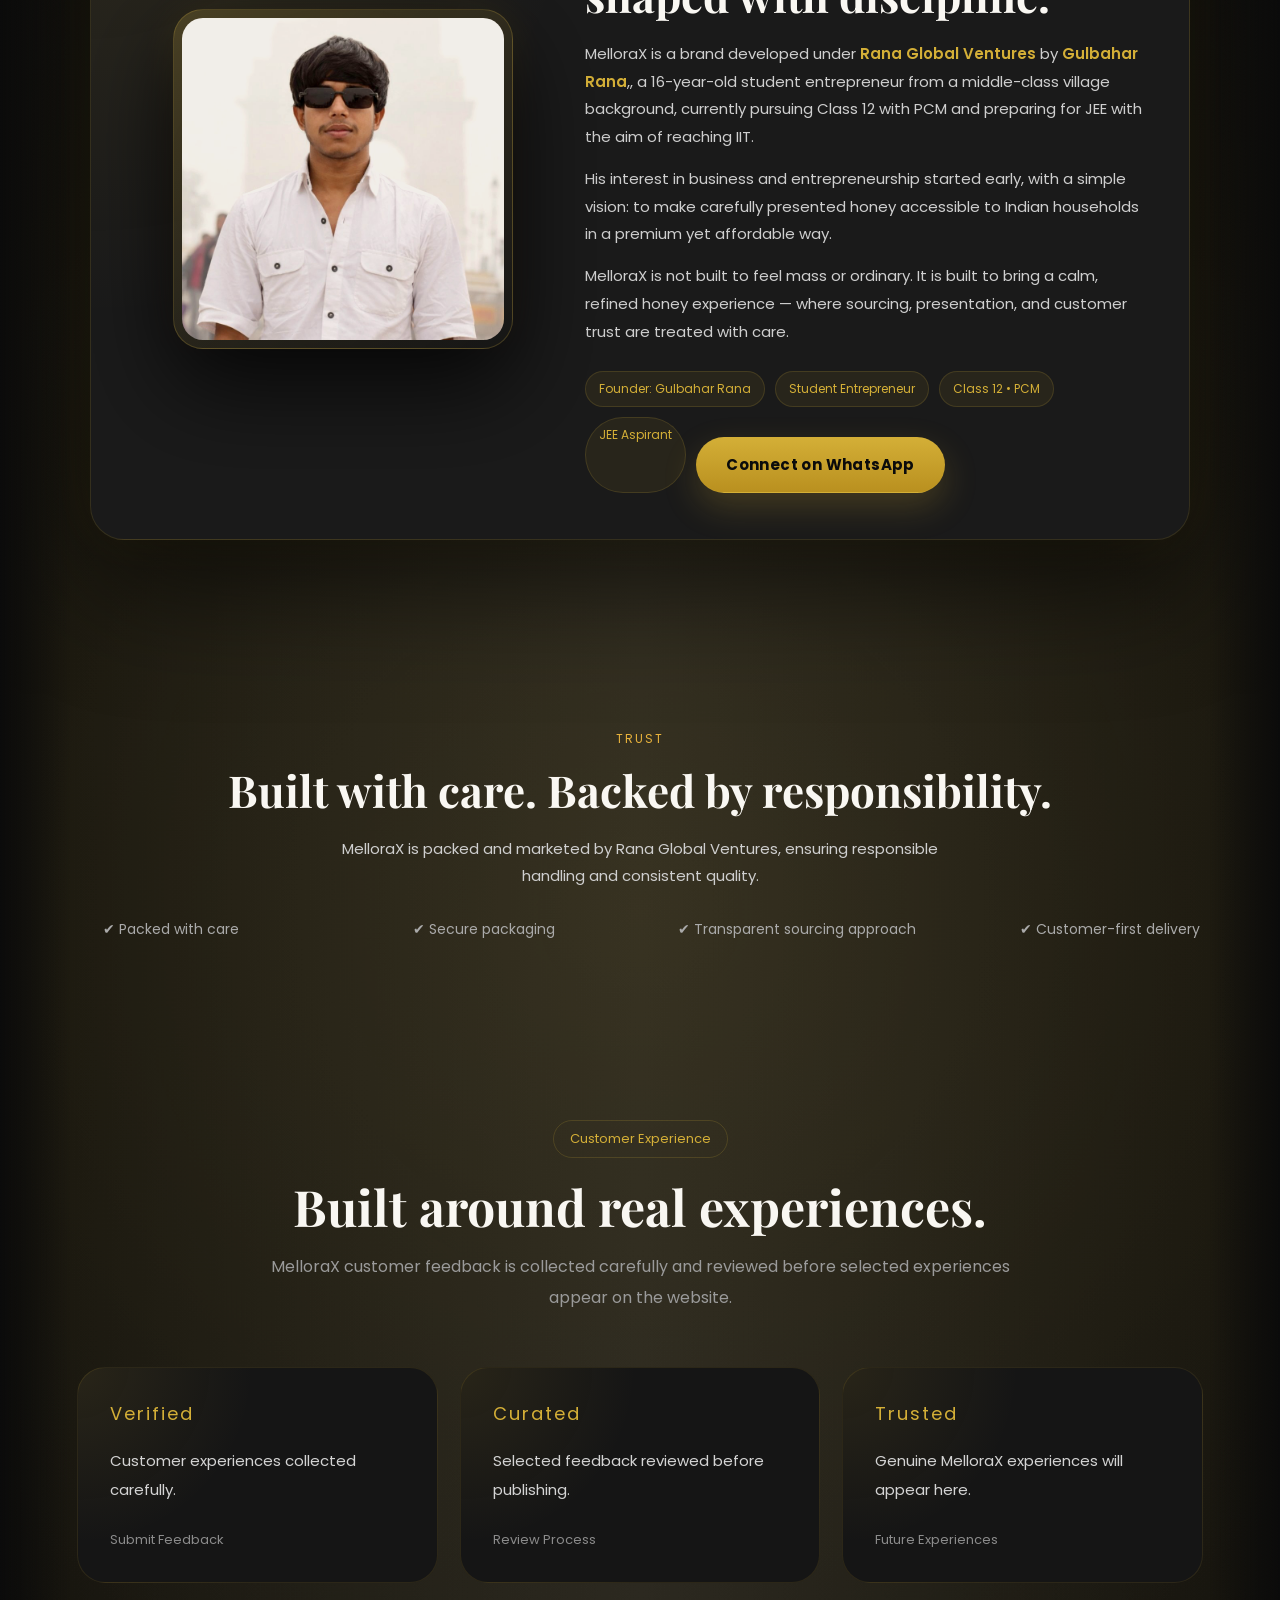
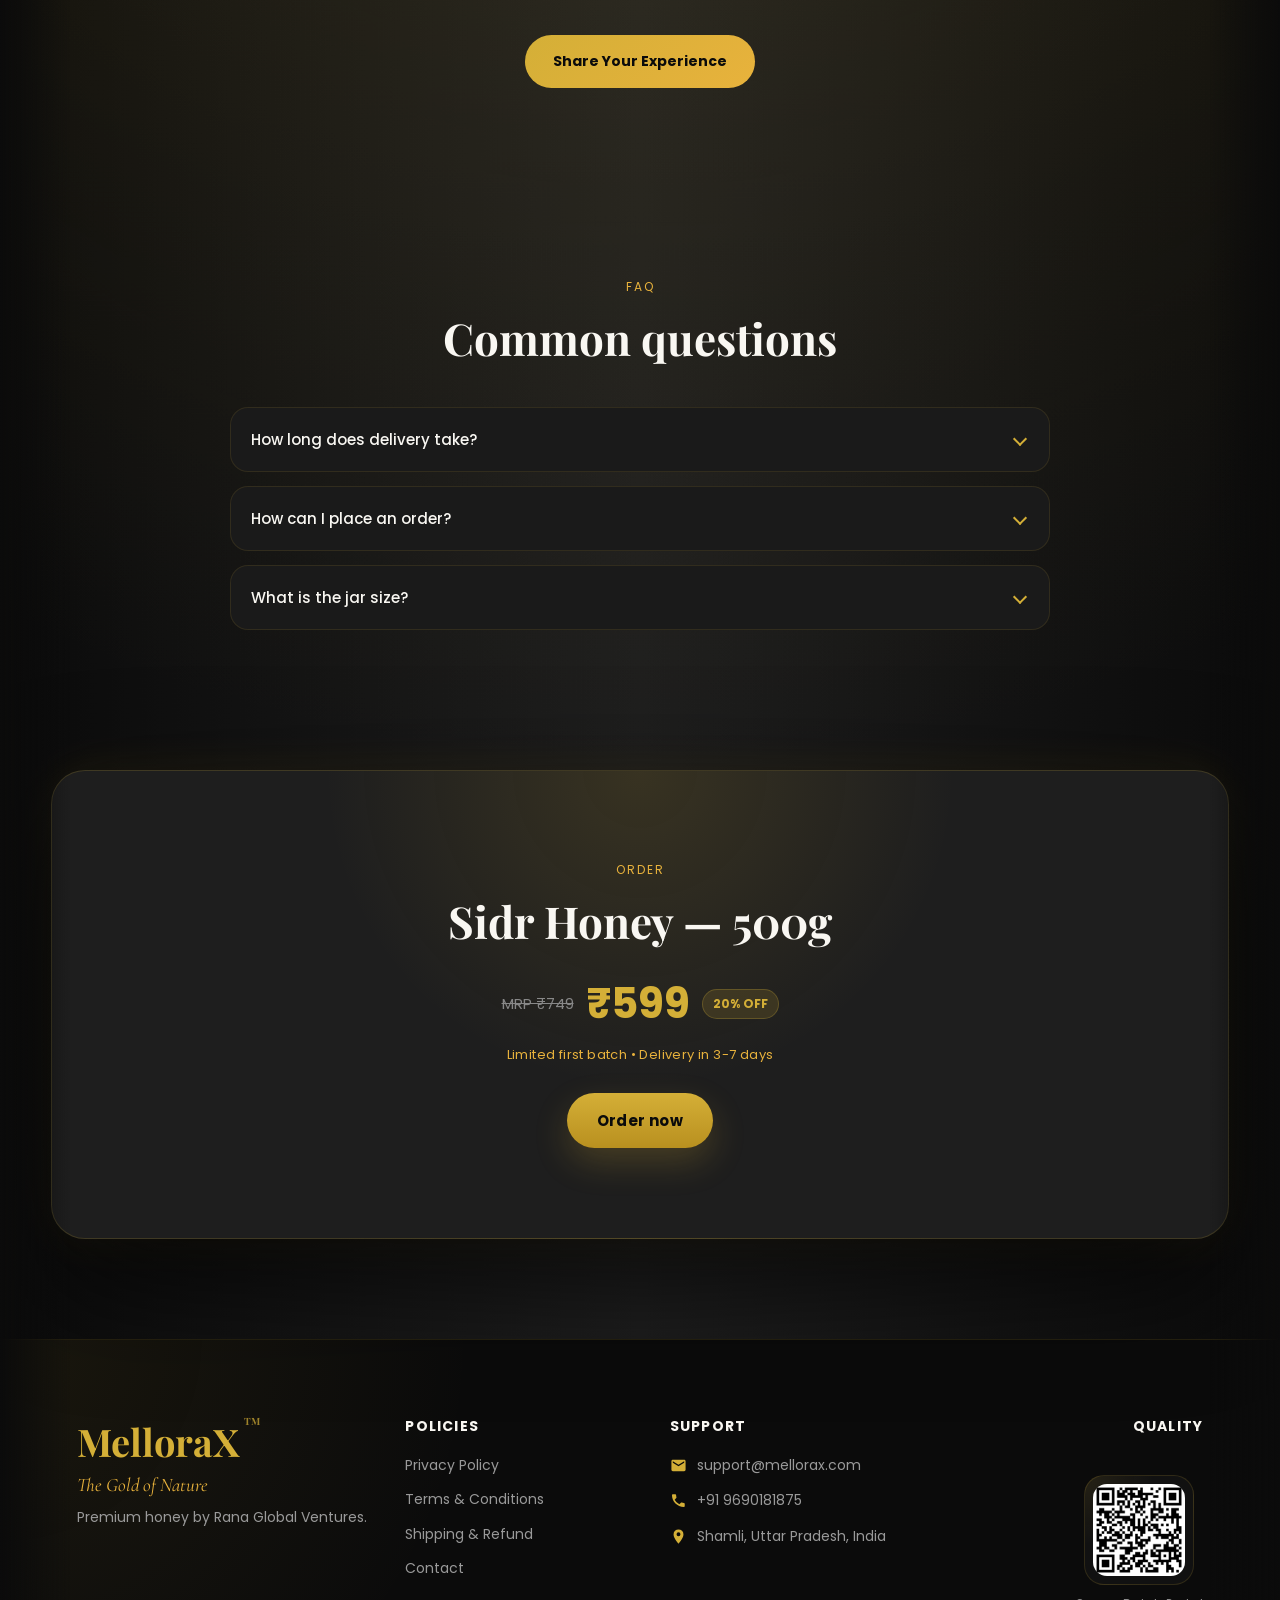
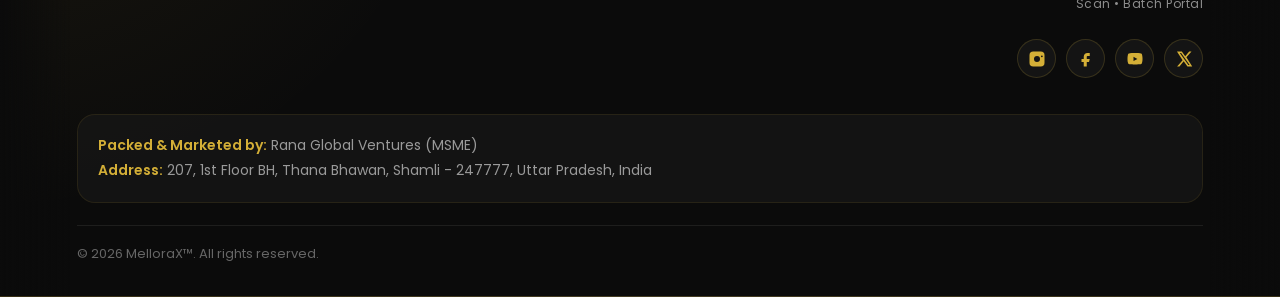
==== commit d05365a5: "Update index.html" ====
--- a/index.html
+++ b/index.html
@@ -366,6 +366,7 @@
             <a href="#why">Why</a>
             <a href="#trust">Trust</a>
             <a href="contact.html">Contact</a>
+             <a href="about.html">Contact</a>
         </nav>
                  <button class="mx-search-open" onclick="openMxSearch()" type="button">
     Search
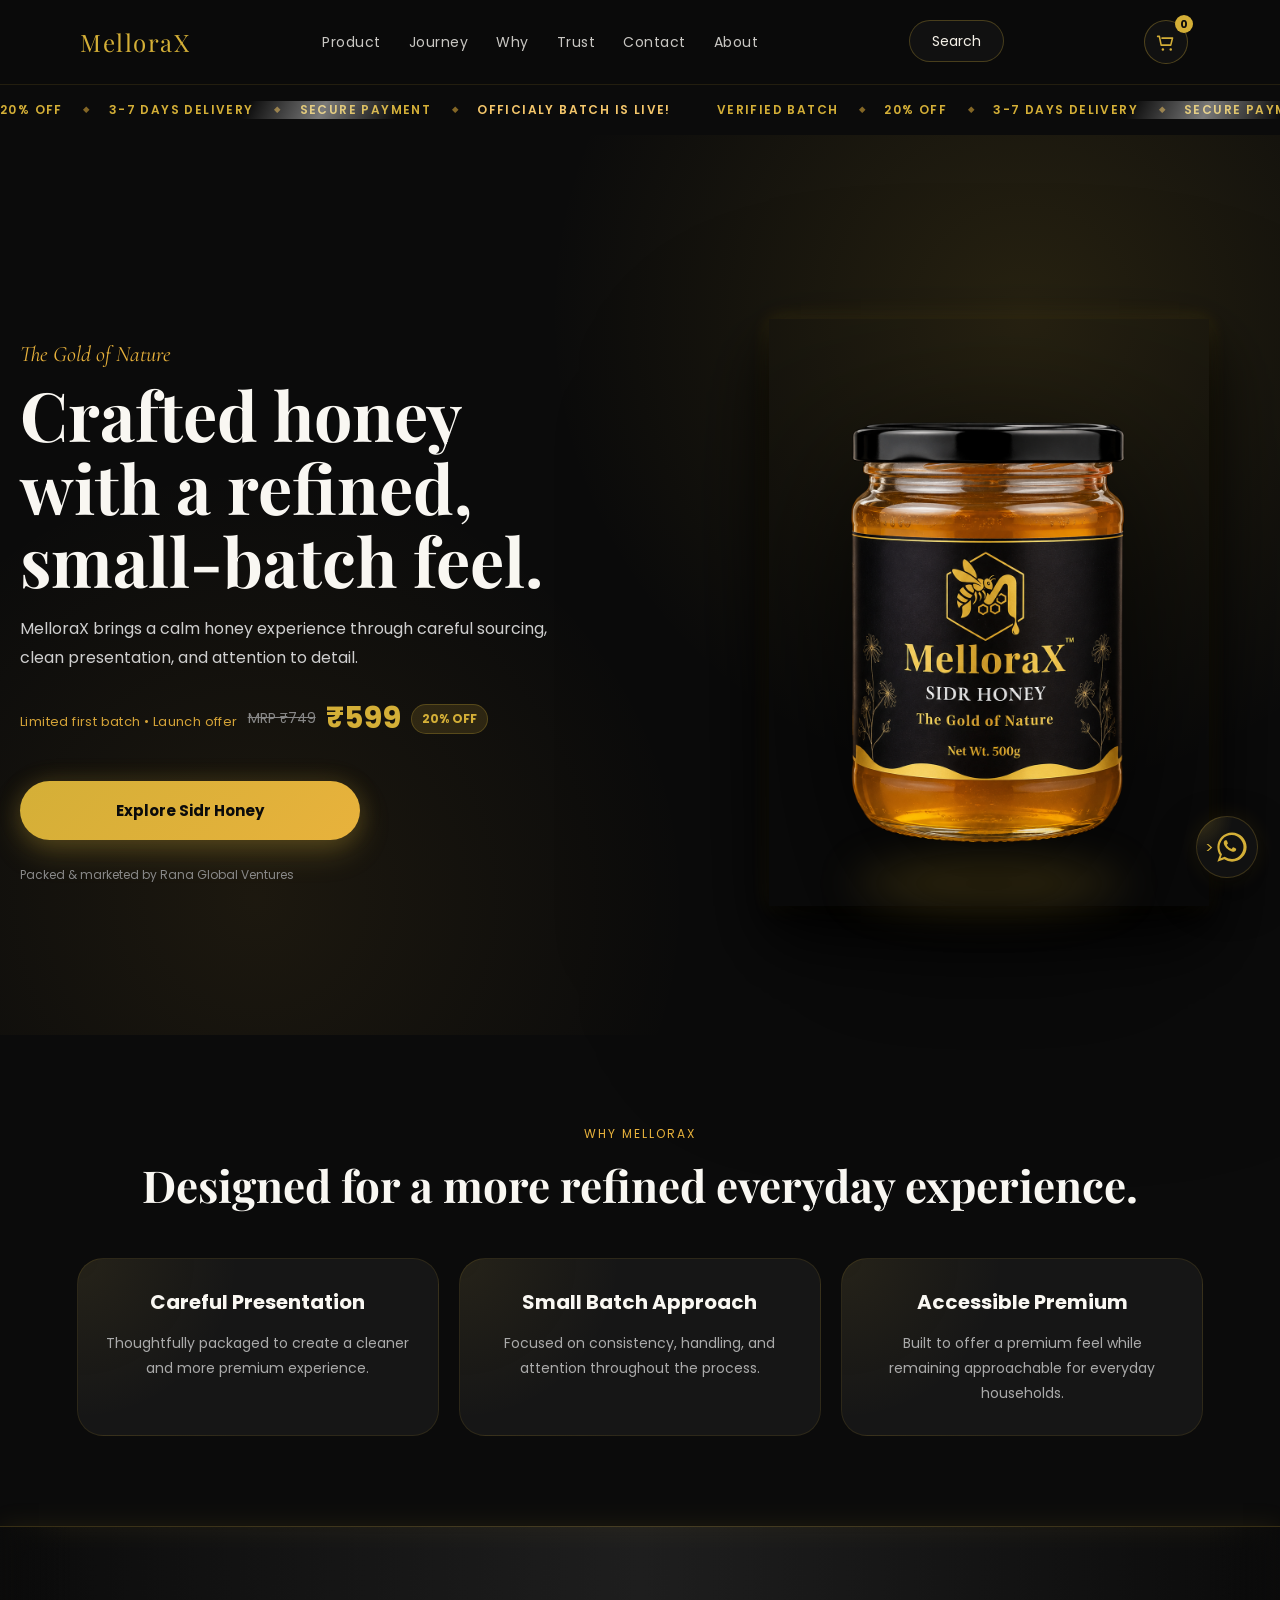
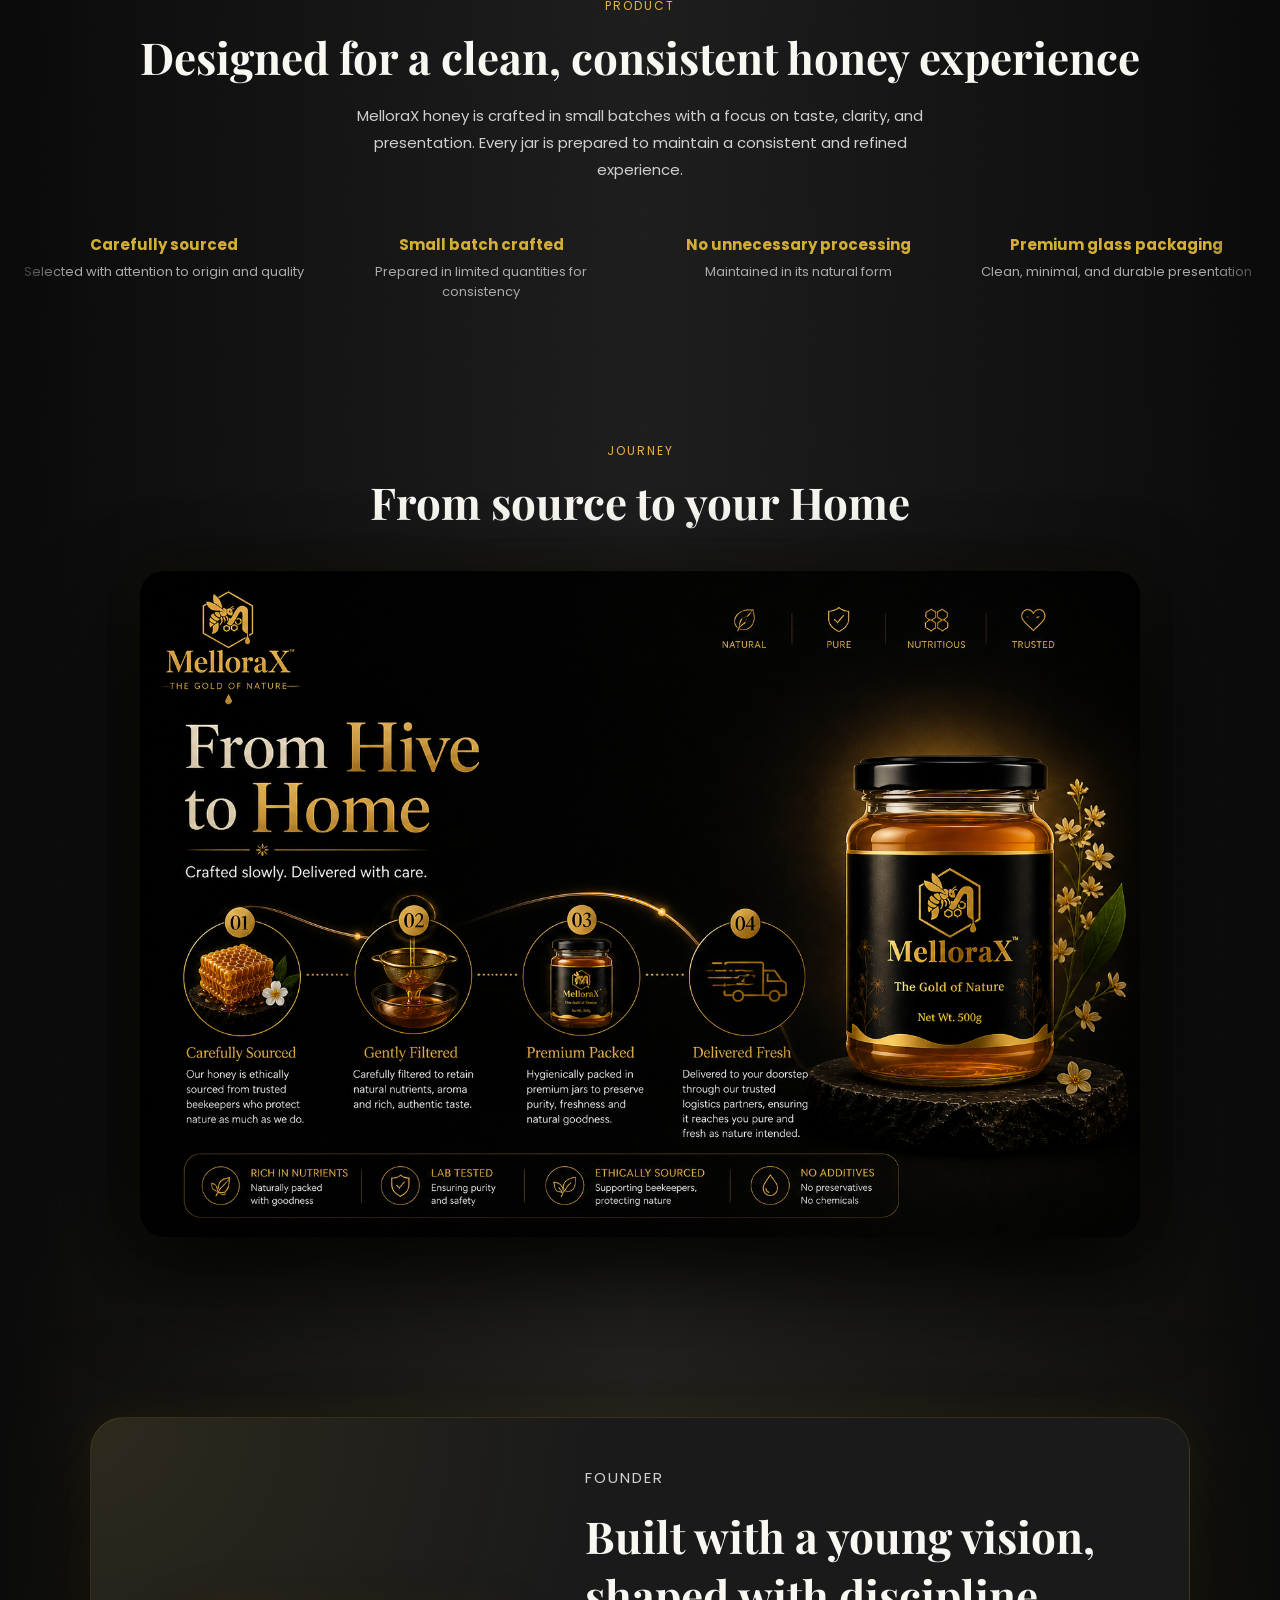
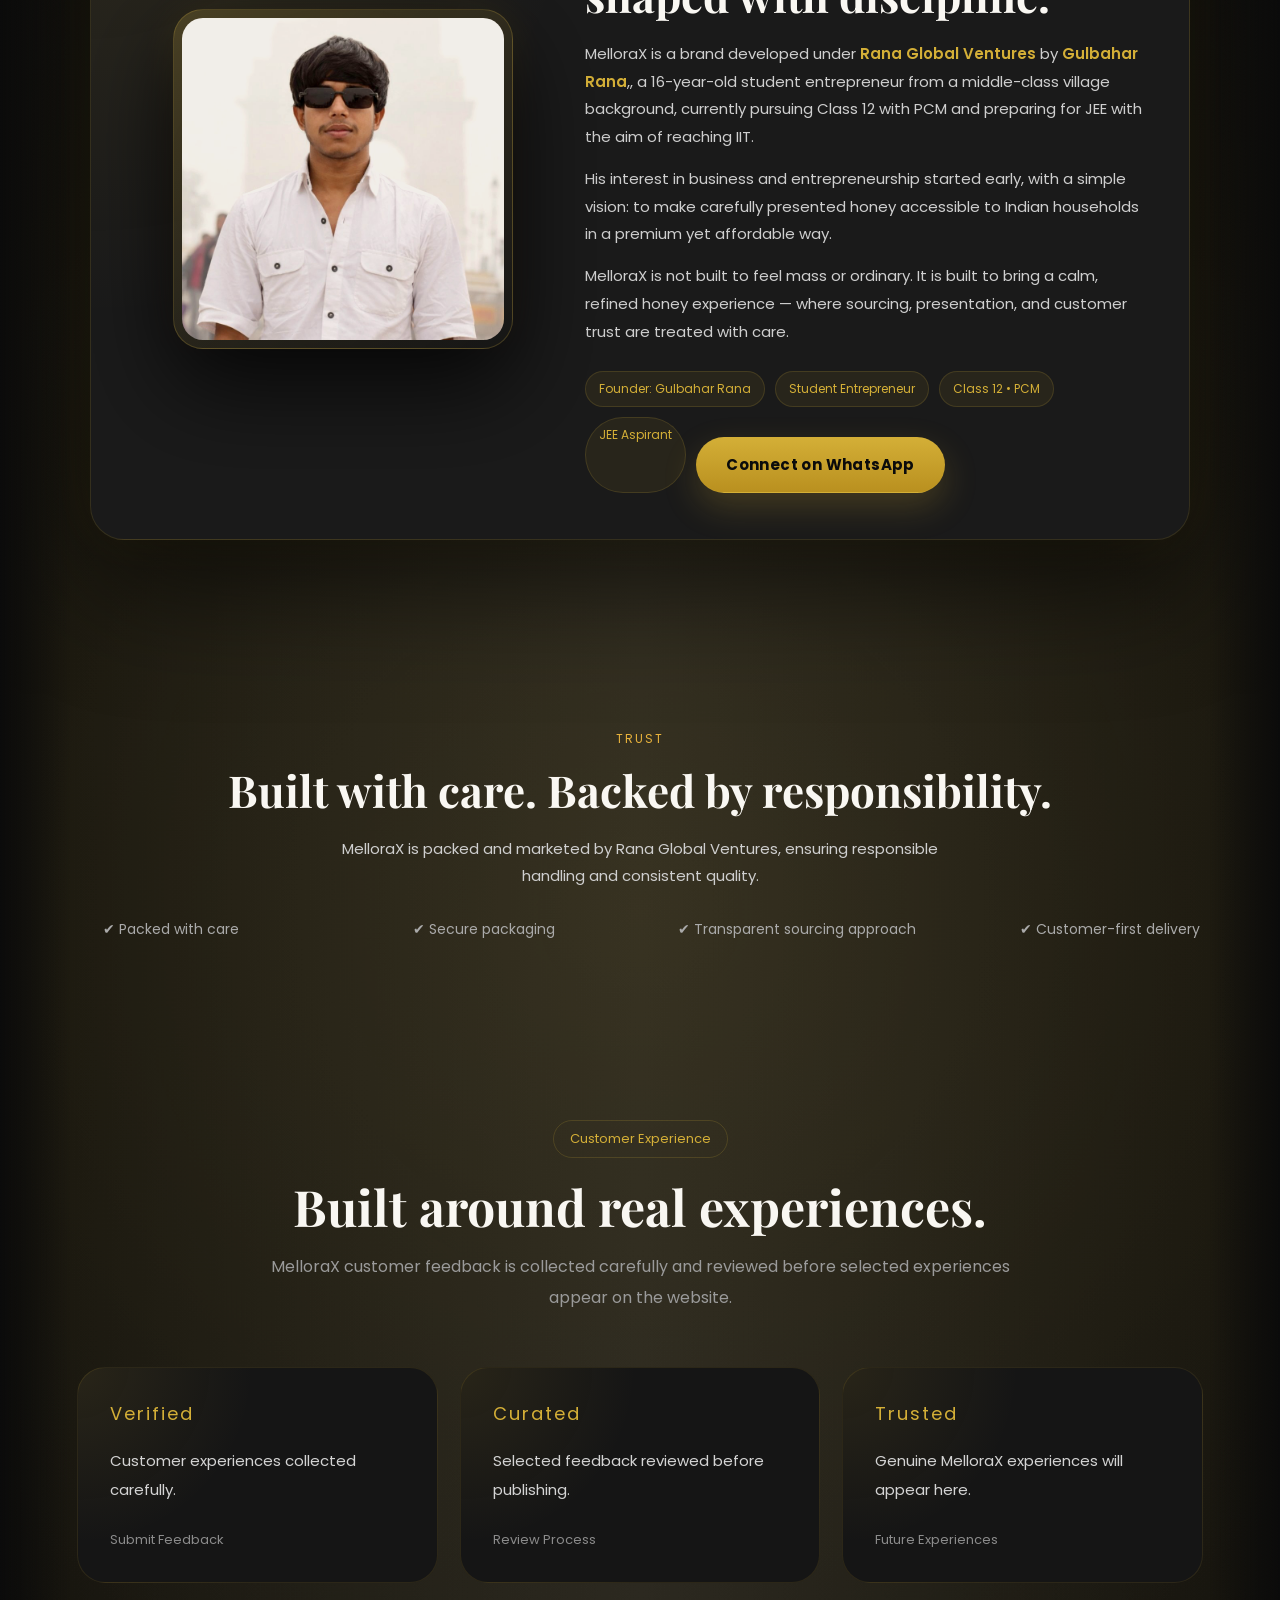
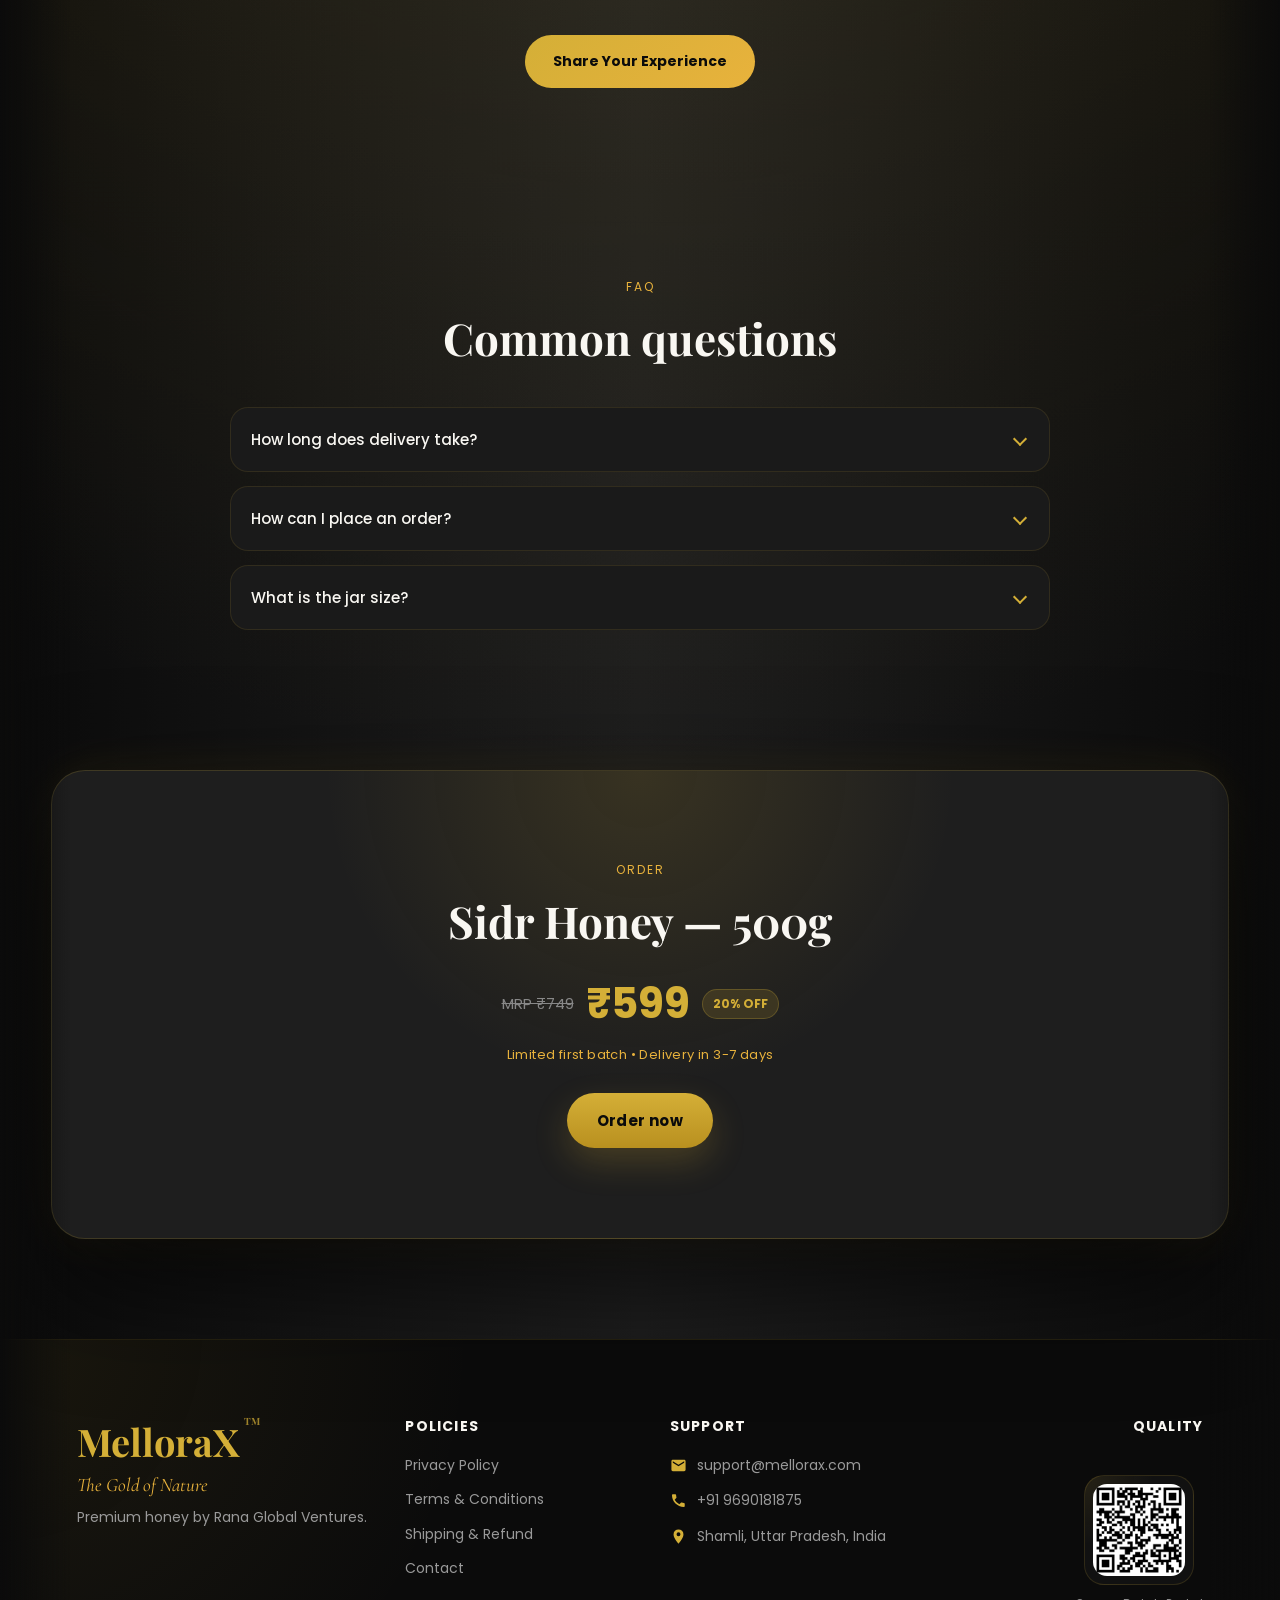
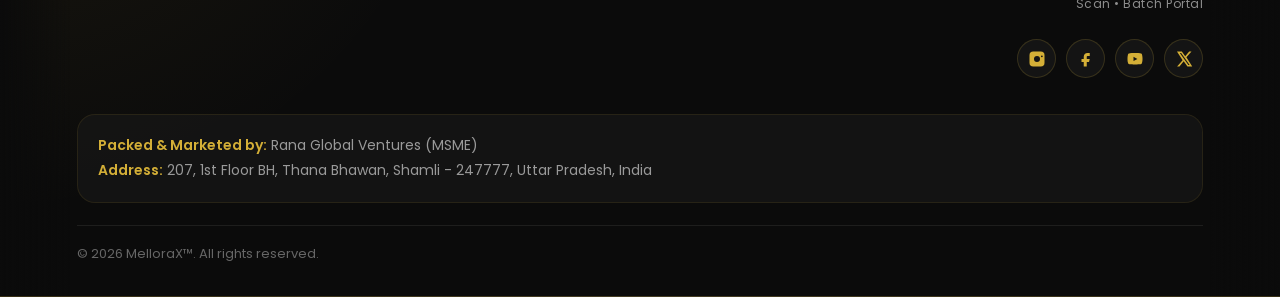
==== commit 974290f2: "Update index.html" ====
--- a/index.html
+++ b/index.html
@@ -366,7 +366,7 @@
             <a href="#why">Why</a>
             <a href="#trust">Trust</a>
             <a href="contact.html">Contact</a>
-             <a href="about.html">Contact</a>
+             <a href="about.html">About</a>
         </nav>
                  <button class="mx-search-open" onclick="openMxSearch()" type="button">
     Search
